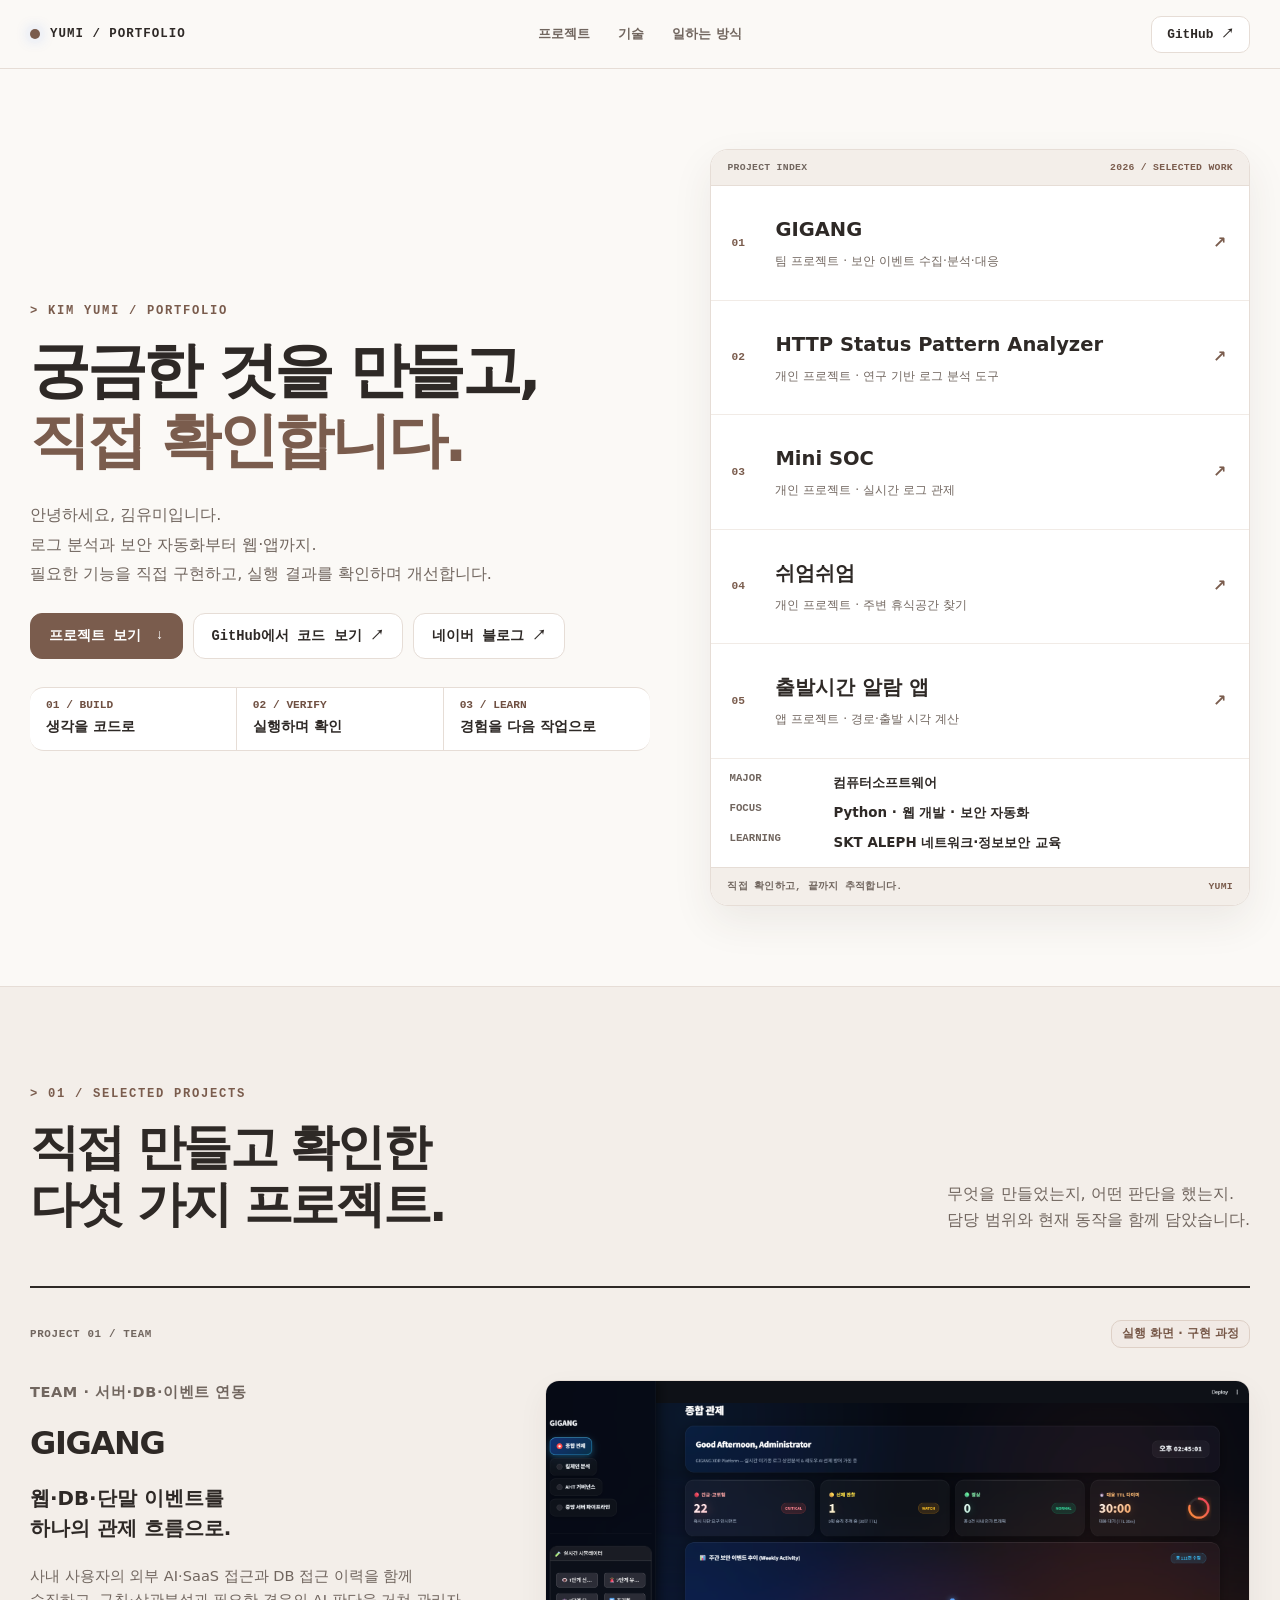
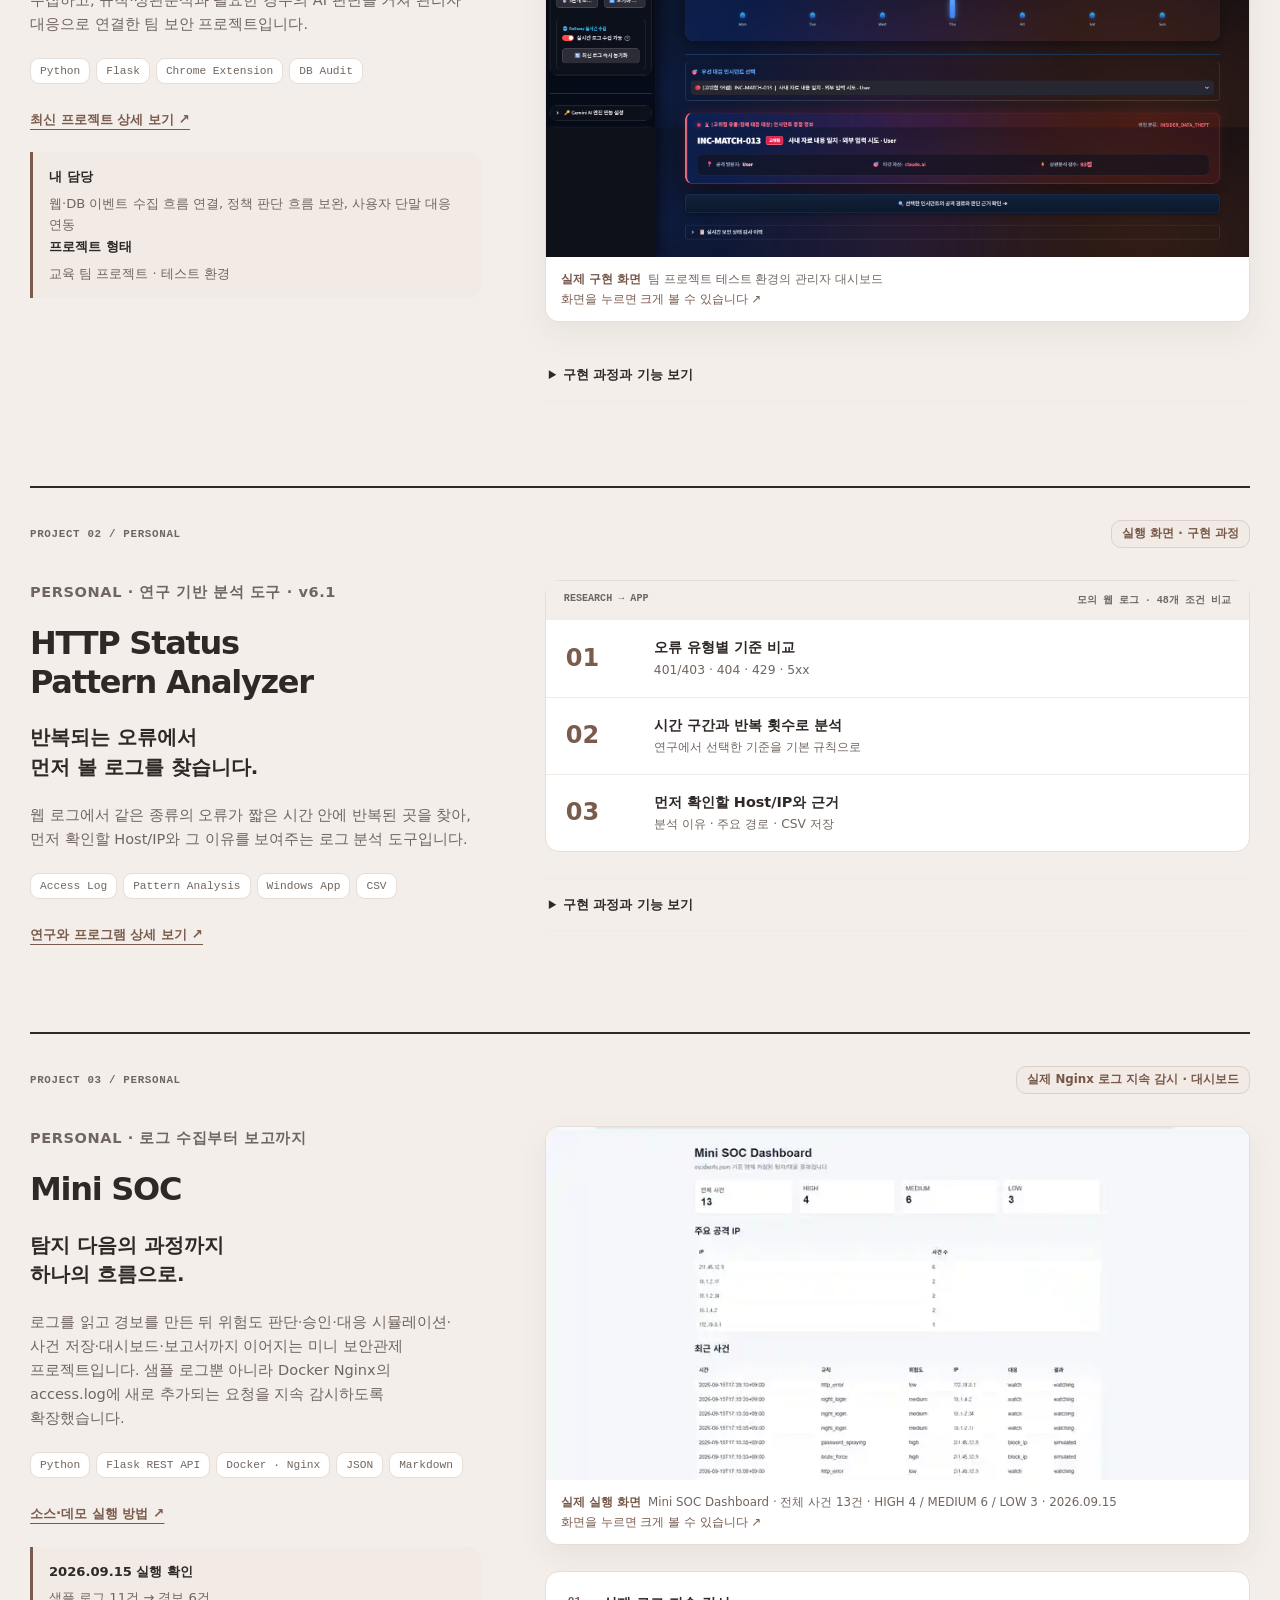
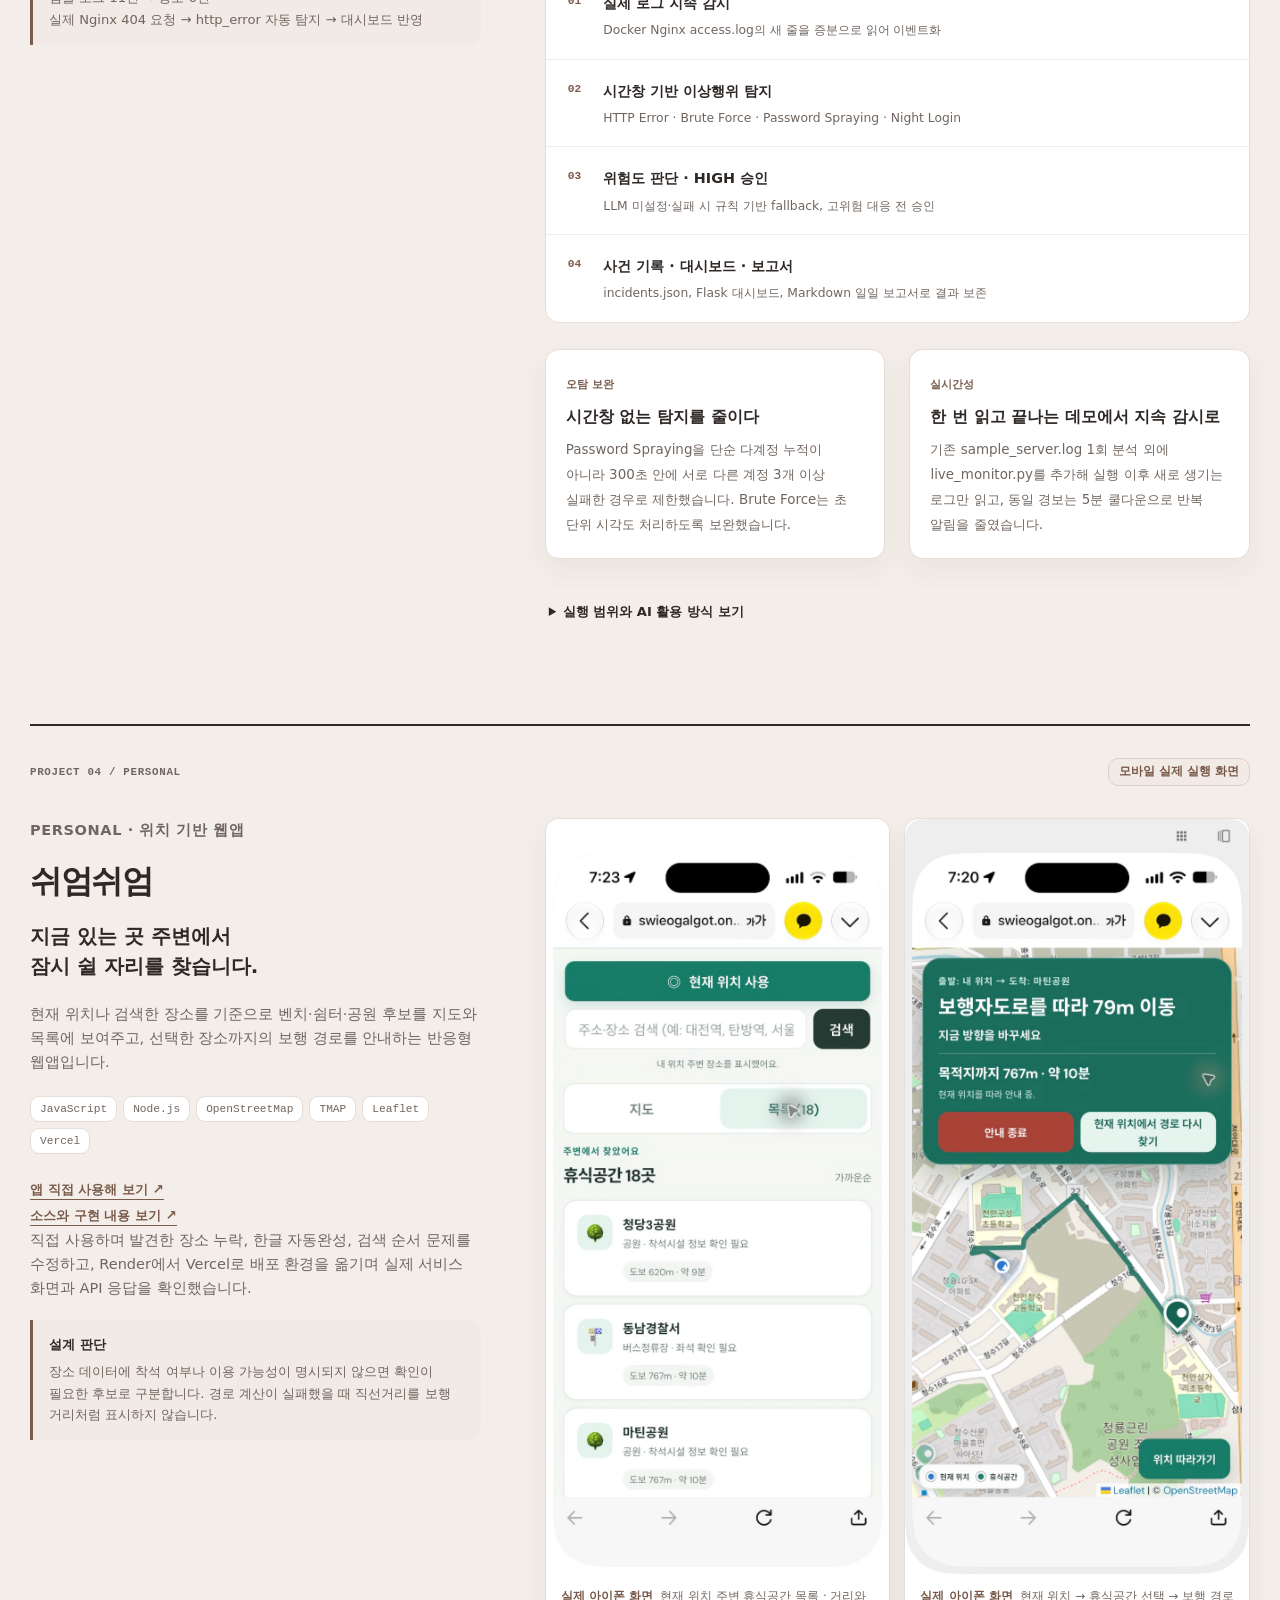
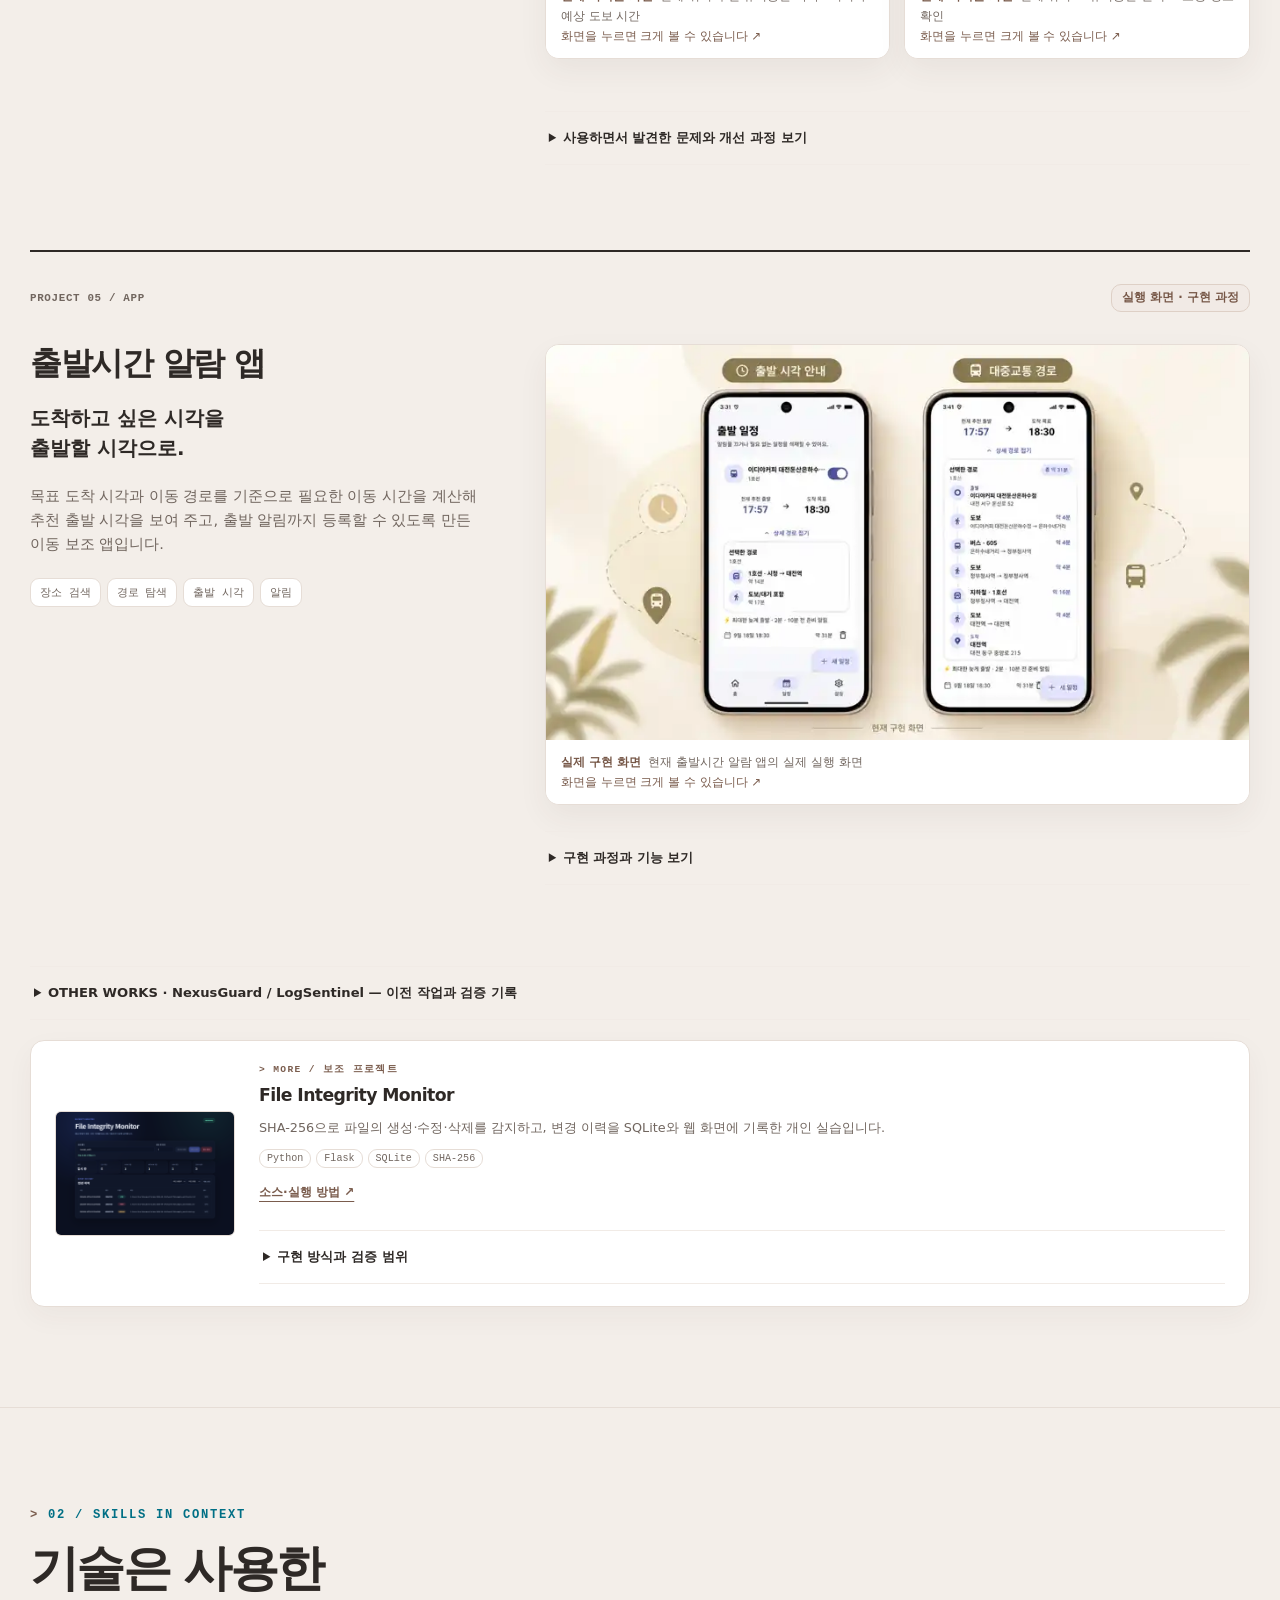
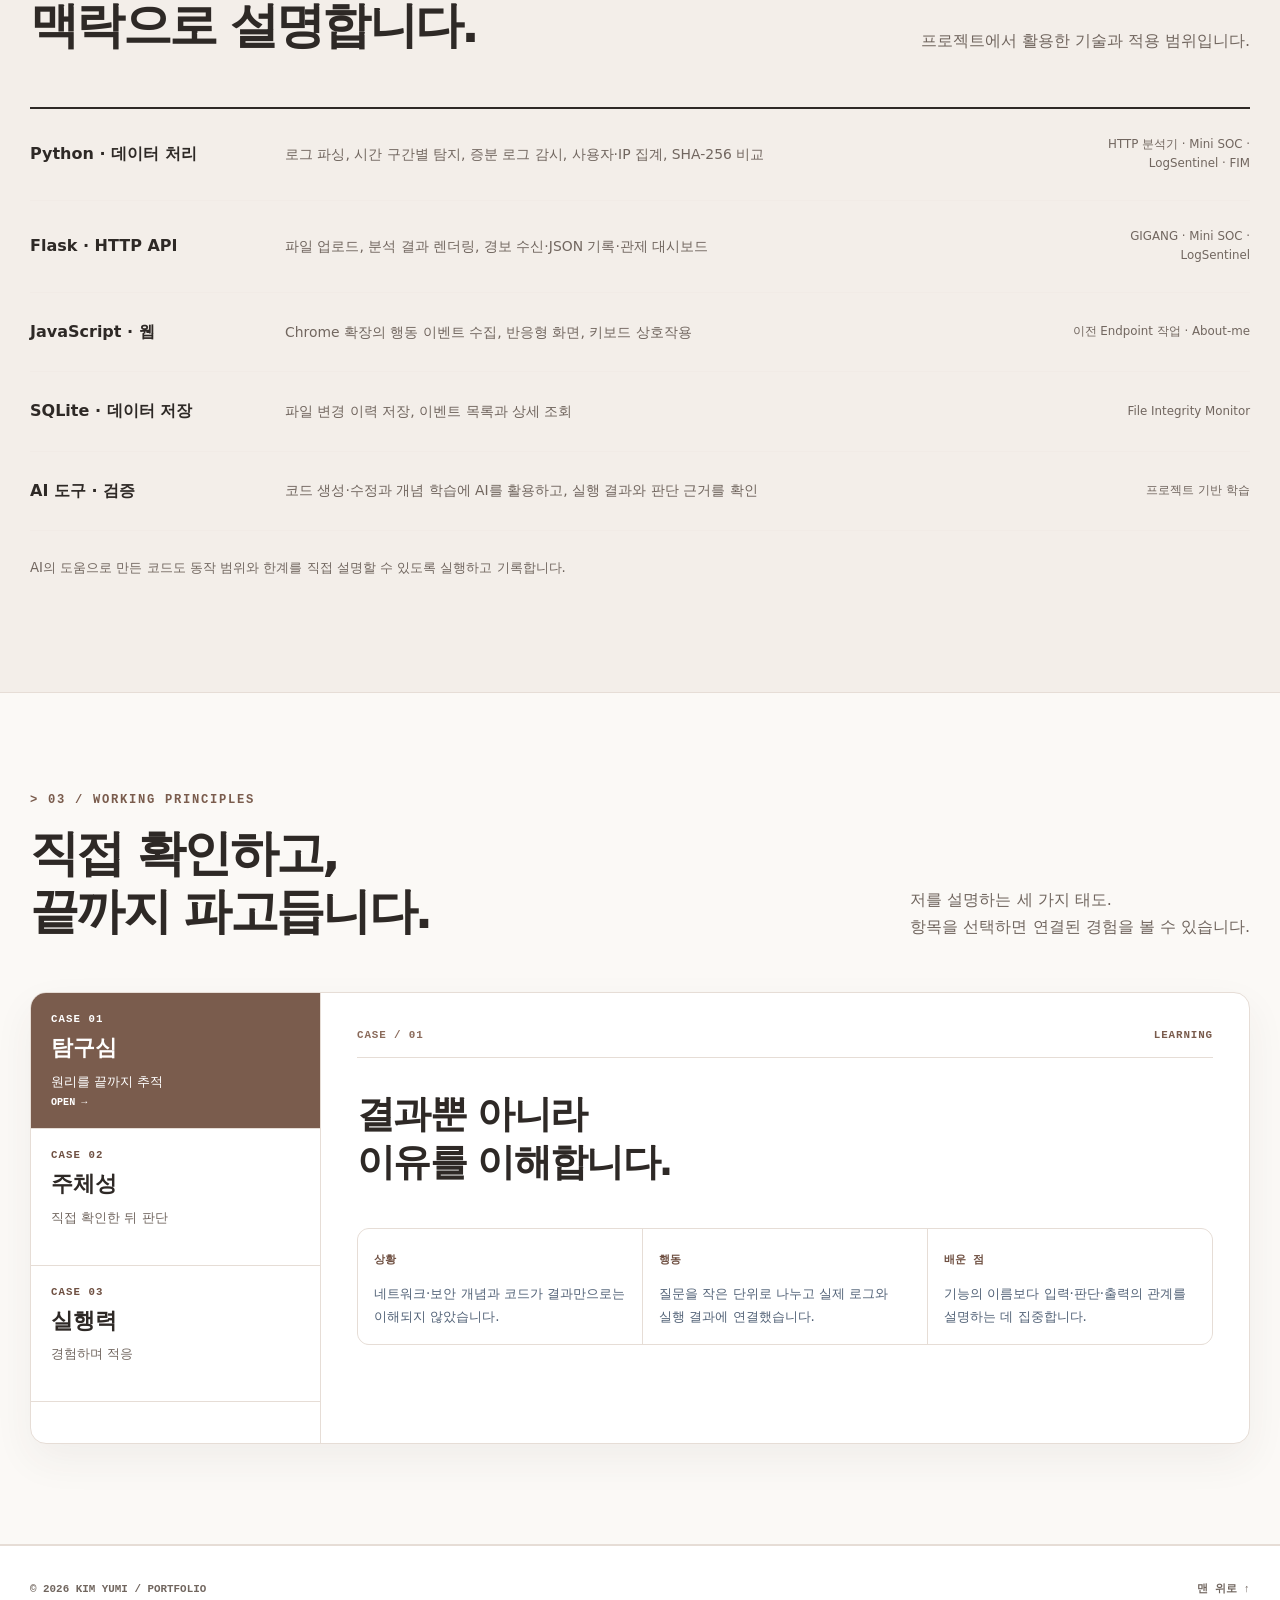
==== index.html @ 22cd5661 "Remove experience section and nav link to focus on projects" ====
<!DOCTYPE html>
<html lang="ko">
<head>
<meta charset="utf-8">
<meta content="width=device-width, initial-scale=1" name="viewport">
<meta content="김유미의 포트폴리오. 프로젝트, 기술 적용 경험, 문제 해결 과정을 기록합니다." name="description">
<meta content="#FBF9F6" name="theme-color">
<meta content="김유미 | 포트폴리오" property="og:title">
<meta content="직접 만들고 확인한 프로젝트와 문제 해결 과정을 기록합니다." property="og:description">
<title>김유미 | 포트폴리오</title>
<link href="styles.css?v=20261002-reviewed" rel="stylesheet"><meta content="20260914-final1" name="portfolio-build"></head>
<body>
<a class="skip-link" href="#main">본문으로 바로가기</a>
<header class="site-header">
<div class="shell header-inner">
<a aria-label="첫 화면으로 이동" class="brand" href="#top"><span aria-hidden="true" class="brand-mark"></span><span>YUMI / PORTFOLIO</span></a>
<nav aria-label="주요 메뉴"><a href="#projects">프로젝트</a><a href="#skills">기술</a><a href="#strengths">일하는 방식</a></nav>
<a class="header-github" href="https://github.com/youmjjang" rel="noopener noreferrer" target="_blank">GitHub ↗</a>
</div>
</header>
<main id="main">
<section aria-labelledby="hero-title" class="hero" id="top">
<div class="shell hero-grid">
<div class="hero-copy">
<p class="command">KIM YUMI / PORTFOLIO</p>
<h1 id="hero-title">궁금한 것을 만들고,<br><span>직접 확인합니다.</span></h1>
<p class="hero-text">안녕하세요, 김유미입니다.<br>로그 분석과 보안 자동화부터 웹·앱까지.<br>필요한 기능을 직접 구현하고, 실행 결과를 확인하며 개선합니다.</p>
<div class="hero-actions"><a class="action action-primary" href="#projects">프로젝트 보기 <span>↓</span></a><a class="action" href="https://github.com/youmjjang" rel="noopener noreferrer" target="_blank">GitHub에서 코드 보기 ↗</a><a class="action blog-action" href="https://blog.naver.com/youumii2595" rel="noopener noreferrer" target="_blank">네이버 블로그 ↗</a></div>
<ul aria-label="핵심 역량" class="hero-signals"><li><b>01 / BUILD</b><span>생각을 코드로</span></li><li><b>02 / VERIFY</b><span>실행하며 확인</span></li><li><b>03 / LEARN</b><span>경험을 다음 작업으로</span></li></ul>
</div>
<aside aria-label="대표 프로젝트와 역할" class="system-card portfolio-map">
<div class="system-head"><span>PROJECT INDEX</span><span class="system-state">2026 / SELECTED WORK</span></div>
<a class="map-item" href="#gigang"><span>01</span><div><strong>GIGANG</strong><small>팀 프로젝트 · 보안 이벤트 수집·분석·대응</small></div><b>↗</b></a>
<a class="map-item" href="#http-analyzer"><span>02</span><div><strong>HTTP Status Pattern Analyzer</strong><small>개인 프로젝트 · 연구 기반 로그 분석 도구</small></div><b>↗</b></a>
<a class="map-item" href="#minisoc"><span>03</span><div><strong>Mini SOC</strong><small>개인 프로젝트 · 실시간 로그 관제</small></div><b>↗</b></a>
<a class="map-item" href="#swieogalgot"><span>04</span><div><strong>쉬엄쉬엄</strong><small>개인 프로젝트 · 주변 휴식공간 찾기</small></div><b>↗</b></a>
<a class="map-item" href="#capstone"><span>05</span><div><strong>출발시간 알람 앱</strong><small>앱 프로젝트 · 경로·출발 시각 계산</small></div><b>↗</b></a><dl class="profile-data"><div><dt>MAJOR</dt><dd>컴퓨터소프트웨어</dd></div><div><dt>FOCUS</dt><dd>Python · 웹 개발 · 보안 자동화</dd></div><div><dt>LEARNING</dt><dd>SKT ALEPH 네트워크·정보보안 교육</dd></div></dl>
<div class="system-foot"><span>직접 확인하고, 끝까지 추적합니다.</span><b>YUMI</b></div>
</aside>
</div>
</section>
<section aria-labelledby="projects-title" class="section projects-section" id="projects">
<div class="shell">
<header class="section-heading row-heading"><div><p class="command">01 / SELECTED PROJECTS</p><h2 id="projects-title">직접 만들고 확인한<br>다섯 가지 프로젝트.</h2></div><p>무엇을 만들었는지, 어떤 판단을 했는지.<br>담당 범위와 현재 동작을 함께 담았습니다.</p></header>


<article class="project" id="gigang"><div class="project-topline"><span>PROJECT 01 / TEAM</span><span class="status-pill">실행 화면 · 구현 과정</span></div><div class="project-layout"><div class="project-intro"><p class="review-meta">TEAM · 서버·DB·이벤트 연동</p><h3>GIGANG</h3><p class="project-lead">웹·DB·단말 이벤트를<br>하나의 관제 흐름으로.</p><p>사내 사용자의 외부 AI·SaaS 접근과 DB 접근 이력을 함께 수집하고, 규칙·상관분석과 필요한 경우의 AI 판단을 거쳐 관리자 대응으로 연결한 팀 보안 프로젝트입니다.</p><ul class="tech-tags"><li>Python</li><li>Flask</li><li>Chrome Extension</li><li>DB Audit</li></ul><a class="text-link" href="gigang.html">최신 프로젝트 상세 보기 ↗</a><div class="role-note"><strong>내 담당</strong>웹·DB 이벤트 수집 흐름 연결, 정책 판단 흐름 보완, 사용자 단말 대응 연동<br><strong>프로젝트 형태</strong>교육 팀 프로젝트 · 테스트 환경</div></div><div class="project-evidence"><figure class="project-screenshot"><button type="button" class="shot-open" aria-label="GIGANG 화면 크게 보기"><img src="assets/gigang-overview-20261001.png" alt="팀 프로젝트 테스트 환경의 관리자 대시보드" loading="lazy"></button><figcaption><b class="capture-tag">실제 구현 화면</b>팀 프로젝트 테스트 환경의 관리자 대시보드<span>화면을 누르면 크게 볼 수 있습니다 ↗</span></figcaption></figure><details class="project-detail"><summary>구현 과정과 기능 보기</summary><div><p><strong>내 담당:</strong> 웹·DB 이벤트 수집 흐름 연결, 정책 판단 흐름 보완, 사용자 단말 대응 연동.</p><p><strong>팀 전체 결과:</strong> 이벤트 수집 → 정책·규칙 및 상관분석 → 필요 시 AI 판단 → 관리자 확인과 대응.</p><p><strong>설계 개선:</strong> 알려진 서비스까지 AI로 반복 판단하던 구조에서 정책·규칙을 먼저 적용하고, 추가 판단이 필요한 경우 AI를 활용하도록 보완했습니다.</p><p><strong>확인 범위:</strong> 교육 팀 프로젝트의 테스트 환경에서 구현한 관제 흐름입니다. 대시보드 전체 UI를 혼자 구현한 프로젝트로 소개하지 않습니다.</p></div></details></div></div></article><article class="project" id="http-analyzer"><div class="project-topline"><span>PROJECT 02 / PERSONAL</span><span class="status-pill">실행 화면 · 구현 과정</span></div><div class="project-layout"><div class="project-intro"><p class="review-meta">PERSONAL · 연구 기반 분석 도구 · v6.1</p><h3>HTTP Status<br>Pattern Analyzer</h3><p class="project-lead">반복되는 오류에서<br>먼저 볼 로그를 찾습니다.</p><p>웹 로그에서 같은 종류의 오류가 짧은 시간 안에 반복된 곳을 찾아, 먼저 확인할 Host/IP와 그 이유를 보여주는 로그 분석 도구입니다.</p><ul class="tech-tags"><li>Access Log</li><li>Pattern Analysis</li><li>Windows App</li><li>CSV</li></ul><a class="text-link" href="http-status-pattern-analyzer.html">연구와 프로그램 상세 보기 ↗</a></div><div class="project-evidence"><div class="analysis-board"><div class="board-head"><span>RESEARCH → APP</span><span>모의 웹 로그 · 48개 조건 비교</span></div><div class="rule-row"><b>01</b><div><strong>오류 유형별 기준 비교</strong><span>401/403 · 404 · 429 · 5xx</span></div></div><div class="rule-row"><b>02</b><div><strong>시간 구간과 반복 횟수로 분석</strong><span>연구에서 선택한 기준을 기본 규칙으로</span></div></div><div class="rule-row"><b>03</b><div><strong>먼저 확인할 Host/IP와 근거</strong><span>분석 이유 · 주요 경로 · CSV 저장</span></div></div></div><details class="project-detail"><summary>구현 과정과 기능 보기</summary><div><div class="what-i-did"><strong>연구 결과를 실제 기능으로 연결했습니다</strong><ul class="clean-list"><li>Nginx/Apache, CSV, JSON/JSONL 형식을 자동 감지하고 시간·Host/IP·경로·상태코드를 공통 구조로 읽도록 구현했습니다.</li><li>논문의 유형별 선택 기준을 기본 규칙으로 적용해 401/403, 404, 429, 5xx 반복 패턴을 각각 다른 시간 구간·임계값으로 분석합니다.</li><li>단순 ALERT 표시에서 끝나지 않고 왜 먼저 확인해야 하는지, 주요 요청 경로가 무엇인지, 다음에 어떤 로그를 함께 봐야 하는지까지 보여주도록 개선했습니다.</li><li>분석 결과를 CSV로 저장할 수 있고, 별도 서버나 API 키 없이 Windows 실행 파일로 바로 사용할 수 있도록 묶었습니다.</li></ul></div><p class="scope-note">논문에서 확인한 “상태코드 유형마다 적합한 반복 패턴 기준이 다를 수 있다”는 결과를 “유형별 기준으로 먼저 검토할 로그를 좁혀주는 기능”으로 구현했습니다.</p><div class="tag-row"><span>Windows App</span><span>Access Log</span><span>Pattern Analysis</span><span>CSV Export</span></div><h4>예제로 확인할 수 있는 실행 기준</h4><p>배포 ZIP에는 Windows 실행 파일과 정상·임계값 미만·시간 분산·혼합 오류·정렬되지 않은 로그·25,000건 로그 등 예제가 포함돼 있습니다.</p><ul><li>01_all_types.log: 네 오류 유형의 우선 확인 결과와 근거를 확인</li><li>09_mixed_invalid.log: 잘못된 줄을 보고하고 유효한 행을 분석</li><li>12_large_25000.log: 대량 로그 입력과 결과 확인</li></ul><p><strong>근거 구분:</strong> 이 항목은 배포 패키지 README의 재현 기준입니다. 연구의 F1 수치는 모의실험 지표이며 프로그램의 실제 공격 탐지 정확도를 뜻하지 않습니다.</p></div></details></div></div></article><article class="project" id="minisoc">
<div class="project-topline"><span>PROJECT 03 / PERSONAL</span><span class="status-pill">실제 Nginx 로그 지속 감시 · 대시보드</span></div>
<div class="project-layout">
<div class="project-intro"><p class="review-meta">PERSONAL · 로그 수집부터 보고까지</p><h3>Mini SOC</h3><p class="project-lead">탐지 다음의 과정까지<br>하나의 흐름으로.</p><p>로그를 읽고 경보를 만든 뒤 위험도 판단·승인·대응 시뮬레이션·사건 저장·대시보드·보고서까지 이어지는 미니 보안관제 프로젝트입니다. 샘플 로그뿐 아니라 Docker Nginx의 access.log에 새로 추가되는 요청을 지속 감시하도록 확장했습니다.</p><ul class="tech-tags"><li>Python</li><li>Flask REST API</li><li>Docker · Nginx</li><li>JSON</li><li>Markdown</li></ul><a class="text-link" href="https://github.com/youmjjang/mini-soc-security-monitoring" rel="noopener noreferrer" target="_blank">소스·데모 실행 방법 ↗</a><div class="role-note"><strong>2026.09.15 실행 확인</strong>샘플 로그 11건 → 경보 6건<br>실제 Nginx 404 요청 → http_error 자동 탐지 → 대시보드 반영</div></div>
<div class="project-evidence"><figure class="project-screenshot"><button aria-label="Mini SOC 실제 대시보드 실행 화면 크게 보기" class="shot-open" type="button"><img alt="Mini SOC 실제 대시보드 실행 화면" loading="lazy" src="assets/minisoc-dashboard-20260915.webp"></button><figcaption><b class="capture-tag">실제 실행 화면</b>Mini SOC Dashboard · 전체 사건 13건 · HIGH 4 / MEDIUM 6 / LOW 3 · 2026.09.15<span>화면을 누르면 크게 볼 수 있습니다 ↗</span></figcaption></figure>
<ol class="pipeline-list"><li><span>01</span><div><strong>실제 로그 지속 감시</strong><p>Docker Nginx access.log의 새 줄을 증분으로 읽어 이벤트화</p></div></li><li><span>02</span><div><strong>시간창 기반 이상행위 탐지</strong><p>HTTP Error · Brute Force · Password Spraying · Night Login</p></div></li><li><span>03</span><div><strong>위험도 판단 · HIGH 승인</strong><p>LLM 미설정·실패 시 규칙 기반 fallback, 고위험 대응 전 승인</p></div></li><li><span>04</span><div><strong>사건 기록 · 대시보드 · 보고서</strong><p>incidents.json, Flask 대시보드, Markdown 일일 보고서로 결과 보존</p></div></li></ol>
<div class="decision-grid"><section><span>오탐 보완</span><h4>시간창 없는 탐지를 줄이다</h4><p>Password Spraying을 단순 다계정 누적이 아니라 300초 안에 서로 다른 계정 3개 이상 실패한 경우로 제한했습니다. Brute Force는 초 단위 시각도 처리하도록 보완했습니다.</p></section><section><span>실시간성</span><h4>한 번 읽고 끝나는 데모에서 지속 감시로</h4><p>기존 sample_server.log 1회 분석 외에 live_monitor.py를 추가해 실행 이후 새로 생기는 로그만 읽고, 동일 경보는 5분 쿨다운으로 반복 알림을 줄였습니다.</p></section></div>
<details class="project-detail"><summary>실행 범위와 AI 활용 방식 보기</summary><div><p><strong>샘플 데모:</strong> sample_server.log의 이벤트 11건에서 HTTP Error, Brute Force, Password Spraying, Night Login 규칙으로 6개 경보가 생성되도록 구성했습니다. HIGH 경보는 승인 후 block_ip 대응을 시뮬레이션합니다.</p><p><strong>실제 로그 확인:</strong> Docker Nginx를 8081 포트로 실행하고 <code>run_live.py logs/access.log</code>로 지속 감시했습니다. 존재하지 않는 경로 요청으로 404 로그를 만든 뒤 http_error → watch → POST /alert 201 → 대시보드 반영 순서를 확인했습니다.</p><p><strong>범위:</strong> 계정 잠금과 IP 차단은 실제 시스템 변경이 아닌 시뮬레이션입니다. LLM API가 없거나 실패하면 규칙 기반 fallback을 사용하며, Slack Webhook이 없으면 알림 단계만 건너뜁니다.</p><p><strong>수치 구분:</strong> 샘플 로그 11건에서 나온 경보 6건과 화면의 누적 사건 13건은 서로 다른 집계입니다. 누적 화면의 사건 수를 한 번의 샘플 분석 결과로 해석하지 않습니다.</p></div></details>
</div>
</div>
</article>
<article class="project" id="swieogalgot">
<div class="project-topline"><span>PROJECT 04 / PERSONAL</span><span class="status-pill">모바일 실제 실행 화면</span></div>
<div class="project-layout">
<div class="project-intro">
<p class="review-meta">PERSONAL · 위치 기반 웹앱</p>
<h3>쉬엄쉬엄</h3>
<p class="project-lead">지금 있는 곳 주변에서<br>잠시 쉴 자리를 찾습니다.</p>
<p>현재 위치나 검색한 장소를 기준으로 벤치·쉼터·공원 후보를 지도와 목록에 보여주고, 선택한 장소까지의 보행 경로를 안내하는 반응형 웹앱입니다.</p>
<ul class="tech-tags"><li>JavaScript</li><li>Node.js</li><li>OpenStreetMap</li><li>TMAP</li><li>Leaflet</li><li>Vercel</li></ul>
<a class="text-link" href="https://swieogalgot.vercel.app/" target="_blank" rel="noopener noreferrer">앱 직접 사용해 보기 ↗</a><br>
<a class="text-link" href="https://github.com/youmjjang/swieogalgot" target="_blank" rel="noopener noreferrer">소스와 구현 내용 보기 ↗</a>
<p>직접 사용하며 발견한 장소 누락, 한글 자동완성, 검색 순서 문제를 수정하고, Render에서 Vercel로 배포 환경을 옮기며 실제 서비스 화면과 API 응답을 확인했습니다.</p>
<div class="role-note"><strong>설계 판단</strong>장소 데이터에 착석 여부나 이용 가능성이 명시되지 않으면 확인이 필요한 후보로 구분합니다. 경로 계산이 실패했을 때 직선거리를 보행 거리처럼 표시하지 않습니다.</div>
</div>
<div class="project-evidence">
<div class="mobile-gallery">
<figure class="project-screenshot mobile-capture"><button type="button" class="shot-open" aria-label="쉬엄쉬엄 실제 아이폰 주변 휴식공간 목록 화면 크게 보기"><img src="assets/swieogalgot-iphone-list.png" alt="실제 아이폰에서 현재 위치 주변 휴식공간 18곳을 가까운순으로 보여주는 쉬엄쉬엄 목록 화면" loading="lazy"></button><figcaption><b class="capture-tag">실제 아이폰 화면</b>현재 위치 주변 휴식공간 목록 · 거리와 예상 도보 시간<span>화면을 누르면 크게 볼 수 있습니다 ↗</span></figcaption></figure>
<figure class="project-screenshot mobile-capture"><button type="button" class="shot-open" aria-label="쉬엄쉬엄 실제 아이폰 보행 경로 화면 크게 보기"><img src="assets/swieogalgot-iphone-route.jpg" alt="실제 아이폰에서 파란 현재 위치 핀과 초록 목적지 핀 사이에 보행 경로선이 표시된 쉬엄쉬엄 화면" loading="lazy"></button><figcaption><b class="capture-tag">실제 아이폰 화면</b>현재 위치 → 휴식공간 선택 → 보행 경로 확인<span>화면을 누르면 크게 볼 수 있습니다 ↗</span></figcaption></figure>
</div>
<details class="project-detail"><summary>사용하면서 발견한 문제와 개선 과정 보기</summary><div>
<p>기능을 구현한 뒤 실제 검색과 이동 흐름을 확인하면서, 사용자가 기대한 결과와 다르게 동작하는 부분을 찾아 수정했습니다.</p>
<h4>1. 바로 앞의 정류장이 검색에서 빠지는 문제</h4>
<p>의자가 있다고 등록된 정류장만 찾는 조건 때문에, 실제로 쉴 수 있어도 좌석 정보가 없는 정류장은 후보에서 빠졌습니다. 좌석 미확인 정류장도 검색에 포함하고, ‘의자 확인됨’과 ‘좌석 확인 필요’를 구분했습니다. 데이터에 정보가 없다는 이유로 장소 자체를 제외하지 않되, 실제 착석 가능성을 확정해서 보여주지 않도록 판단했습니다.</p>
<h4>2. 엔터를 눌러야 나타나는 것처럼 보였던 장소 후보</h4>
<p>한글 입력이 조합 중일 때는 자동완성 요청을 막는 조건이 있었습니다. 입력 도중에도 후보를 검색하도록 바꾸고, 두 글자 이상 입력한 뒤 250ms 동안 추가 입력이 없으면 요청하도록 조정했습니다. 새 입력이 들어오면 이전 요청을 취소하고, 오래된 응답이 현재 검색어의 목록을 덮어쓰지 않도록 요청 순서도 확인합니다.</p>
<h4>3. ‘대전시청역’보다 주변 가게가 먼저 나오는 문제</h4>
<p>TMAP에는 역이 ‘시청역[대전1호선]’으로 등록되어 있어, 단순한 이름 비교에서는 ‘대전시청역점’이 포함된 가게가 더 관련 있는 결과로 정렬됐습니다. 역 유형과 지역명·노선 정보를 함께 비교해 ‘대전시청역’ 검색을 해당 역과 연결했습니다. 실제 응답으로 역이 첫 번째에 오는지, 다른 지역의 동명 역이나 특정 가게 검색을 잘못 우선하지 않는지 확인했습니다.</p>
<h4>4. 배포 환경을 옮긴 뒤 디자인이 사라진 문제</h4>
<p>Render에서 사이트 접속 대기를 겪은 뒤 Vercel로 이전했습니다. 첫 배포에서는 HTML만 표시되고 CSS·JavaScript 파일이 404로 응답했습니다. Node.js 서버 배포에 정적 파일이 포함되도록 설정을 추가하고, 화면 파일과 장소 검색·주변 시설 검색·도보 경로 API가 정상 응답하는지 확인했습니다. 이전 후 포트폴리오의 실행 링크도 새 주소로 맞췄습니다.</p>
<h4>5. 지도와 목록의 역할에 맞춘 화면 조정</h4>
<p>버스정류장은 파란 정류장 핀, 나머지 휴식공간은 초록 벤치 핀으로 구분했습니다. 마스코트를 로고와 앱 아이콘에 적용하고, 제목에는 둥근 서체를 사용했습니다. 본문과 목록은 로컬에서 비교한 뒤 기존 서체를 유지해 장소명·거리·안내를 읽기 편하도록 조정했습니다.</p>
<p><strong>개선하며 배운 점:</strong> API가 정상 응답하는 것만으로 검색 경험이 완성되지는 않았습니다. 실제 입력 방식, 사용자가 부르는 장소명과 데이터의 등록명 차이, 배포 후 파일 제공 여부까지 확인해야 원하는 결과로 이어진다는 점을 배웠습니다.</p>
<p><strong>데이터와 화면 범위:</strong> OpenStreetMap과 TMAP의 외부 정보를 사용하며, 장소의 실제 좌석 상태·무료 이용·개방 여부는 현장 확인이 필요합니다. 위 아이폰 화면은 당시 목록·보행 경로 실행 기록이며, 이후 변경한 핀과 서체까지 반영한 최신 화면은 아닙니다.</p>
</div></details>
</div>
</div>
</article>
<article class="project" id="capstone"><div class="project-topline"><span>PROJECT 05 / APP</span><span class="status-pill">실행 화면 · 구현 과정</span></div><div class="project-layout"><div class="project-intro"><h3>출발시간 알람 앱</h3><p class="project-lead">도착하고 싶은 시각을<br>출발할 시각으로.</p><p>목표 도착 시각과 이동 경로를 기준으로 필요한 이동 시간을 계산해 추천 출발 시각을 보여 주고, 출발 알림까지 등록할 수 있도록 만든 이동 보조 앱입니다.</p><ul class="tech-tags"><li>장소 검색</li><li>경로 탐색</li><li>출발 시각</li><li>알림</li></ul></div><div class="project-evidence"><figure class="project-screenshot"><button type="button" class="shot-open" aria-label="출발시간 알람 앱 화면 크게 보기"><img src="assets/depart-app-current.webp" alt="현재 출발시간 알람 앱의 실제 실행 화면" loading="lazy"></button><figcaption><b class="capture-tag">실제 구현 화면</b>현재 출발시간 알람 앱의 실제 실행 화면<span>화면을 누르면 크게 볼 수 있습니다 ↗</span></figcaption></figure><details class="project-detail"><summary>구현 과정과 기능 보기</summary><div><p><strong>현재 구현:</strong> 이 화면은 현재 출발시간 알람 앱입니다. 아래에는 현재 소개 자료에서 확인되는 기능 흐름을 정리했습니다.</p><strong>내가 한 일 · 개선한 점</strong><ul class="clean-list"><li>장소 자동완성과 현재 위치 검색을 연결하고, 사용자가 목적지를 선택하면 경로 탐색으로 이어지도록 구현했습니다.</li><li>대중교통 경로에서 환승과 도보 구간을 함께 확인할 수 있도록 경로 상세 정보를 정리했습니다.</li><li>이동 시간만 보여 주는 데서 끝나지 않고 목표 시각을 기준으로 추천 출발 시각을 계산해 알림 등록까지 이어지도록 구성했습니다.</li><li>검색·경로·알림 기능을 한 번에 만들기보다 기능별로 나눠 실행 결과를 확인하면서 수정했습니다.</li></ul><hr><h4>이전 경험 · 대학 Android 캡스톤</h4><p>2022–23년 2인 팀 프로젝트에서는 Android Studio와 TMap API를 활용했습니다. 장소 검색 API 응답을 Retrofit으로 받고 RecyclerView/Adapter에 연결해 검색 결과 표시와 선택 흐름을 구현했습니다.</p><p><strong>구분:</strong> 대학 캡스톤의 기술과 역할을 현재 앱의 구현 기술로 표시하지 않습니다.</p></div></details></div></div></article><details id="other-works" class="project-detail"><summary>OTHER WORKS · NexusGuard / LogSentinel — 이전 작업과 검증 기록</summary><article class="project" id="nexusguard">
<div class="project-topline"><span>OTHER WORK / TEAM · 이전 작업</span><span class="status-pill">담당 모듈 구현 · 팀 통합 진행 중</span></div>
<div class="project-layout">
<div class="project-intro"><h3>NexusGuard<br><span>통합 보안 관제</span></h3><p class="project-lead">브라우저의 행동을<br>분석 가능한 이벤트로.</p><p>사내 외부 서비스 사용을 여러 보안 이벤트로 연결하는 팀 프로젝트입니다. Windows Agent·Chrome 확장프로그램·로컬 경고창 영역을 담당했습니다.</p><ul class="tech-tags"><li>Python</li><li>JavaScript</li><li>Chrome MV3</li><li>HTTP API</li></ul><a class="text-link" href="https://github.com/youmjjang/nexusguard-endpoint-agent" rel="noopener noreferrer" target="_blank">담당 모듈 소스·실행 방법 ↗</a><div class="role-note"><strong>내 담당</strong>Windows Agent · Chrome 확장 · 로컬 경고창<br><strong style="margin-top:10px">프로젝트 실행 화면</strong>샘플 이벤트 15건 분석<br>우선 검토 2대 · 관찰 2대 · 정상 5대</div><p class="scope-note">이전 작업의 구현·검증 기록입니다. 현재 GIGANG의 역할과 기능을 이 기록으로 대체하지 않습니다.</p></div>
<div class="project-evidence"><figure class="project-screenshot"><button aria-label="NexusGuard 테스트 실행: 우선 검토 2대, 관찰 2대, 정상 5대 및 85점 사례 크게 보기" class="shot-open" type="button"><img alt="NexusGuard 테스트 실행: 우선 검토 2대, 관찰 2대, 정상 5대 및 85점 사례" loading="lazy" src="assets/nexusguard-dashboard-demo.png"></button><figcaption><b class="capture-tag">대시보드 테스트 실행</b>샘플 이벤트 15건 · 우선 검토 2대 / 관찰 2대 / 정상 5대<br>내 담당: Windows Agent · Chrome 확장 · 로컬 경고<span>화면을 누르면 크게 볼 수 있습니다 ↗</span></figcaption></figure>
<div aria-label="Chrome 확장에서 로컬 Agent를 거쳐 중앙 API로 전송" class="flow-diagram"><div><small>CAPTURE</small><strong>Chrome 확장</strong><p>웹 방문 · 파일 선택<br>붙여넣기 길이</p></div><span aria-hidden="true">→</span><div><small>ENRICH</small><strong>Windows Agent</strong><p>사용자 · PC · 시각<br>전송 실패 재시도</p></div><span aria-hidden="true">→</span><div><small>DELIVER</small><strong>중앙 API</strong><p>구조화 이벤트 전달<br>팀 분석 모듈과 연결</p></div></div>
<div class="decision-grid"><section><span>설계 판단</span><h4>본문 대신 필요한 메타데이터</h4><p>파일 본문과 붙여넣은 원문은 전송하지 않고 파일명·크기·텍스트 길이로 이벤트를 구성했습니다.</p></section><section><span>실패 처리</span><h4>끊긴 연결을 다시 시도</h4><p>최대 200건의 임시 큐와 5초 간격 재전송을 두고, 같은 사이트의 경고는 30초 간격으로 제한했습니다.</p></section></div>
<details class="project-detail"><summary>담당 범위와 구현 메모 보기</summary><div><p><strong>담당:</strong> 이벤트 수집, PC 식별 정보 추가, 중앙 API 전송, 로컬 경고. 팀 대시보드·중앙 서버·상관분석 엔진은 별도 담당 영역입니다.</p><p><strong>정확한 의미:</strong> 파일 선택은 업로드 시도를 나타내며 업로드 완료나 정보 유출을 확정하지 않습니다. 실제 차단은 하지 않고, 붙여넣기는 전송만 합니다. 재전송 큐는 Agent 종료 시 사라집니다.</p><p><strong>화면 기록:</strong> 원본 Streamlit 대시보드에 합성 테스트 이벤트 15건을 로컬 API로 공급하고, 기존 위험도 규칙과 분석 엔진으로 처리했습니다. 테스트 단말 9대 중 우선 검토 2대·관찰 2대·정상 5대로 집계되었고, 선택한 사례는 85점입니다. 실제 운영 활동이나 사고 건수를 뜻하지 않습니다. 테스트 실행임을 알리는 문구를 추가했으며, 점수 계산과 대시보드 구성은 원본을 사용했습니다. 팀 대시보드는 프로젝트 전체를 보여주는 화면이며, 제 담당은 Agent·Chrome 확장·로컬 경고 영역입니다.</p></div></details>
</div>
</div>
</article><article class="project" id="logsentinel">
<div class="project-topline"><span>OTHER WORK / PERSONAL</span><span class="status-pill">분석 엔진 · 웹 대시보드</span></div>
<div class="project-layout">
<div class="project-intro"><h3>LogSentinel</h3><p class="project-lead">많은 로그 속에서<br>확인할 이유를 찾다.</p><p>서버 인증 로그를 업로드하면 로그인 이상 패턴을 탐지하고, 공격 강도와 영향도를 종합해 웹 화면과 보고서로 제공하는 프로젝트입니다.</p><ul class="tech-tags"><li>Python</li><li>Flask</li><li>Jinja2</li><li>CSV · JSON</li><li>unittest</li></ul><a class="text-link" href="https://github.com/youmjjang/security_log_ai_agent" rel="noopener noreferrer" target="_blank">소스·탐지 기준 보기 ↗</a><div class="role-note"><strong>이번 실행 확인</strong>유효 로그 8건 · 로그인 실패 7건<br>탐지 이벤트 3건 · 위험도 HIGH 55점</div></div>
<div class="project-evidence">
<figure class="project-screenshot"><button aria-label="LogSentinel 실제 분석 화면: HIGH 55점, 유효 로그 8건, 실패 7건, 탐지 3건 크게 보기" class="shot-open" type="button"><img alt="LogSentinel 실제 분석 화면: HIGH 55점, 유효 로그 8건, 실패 7건, 탐지 3건" loading="lazy" src="assets/logsentinel-20260914.png"></button><figcaption><b class="capture-tag">실제 실행 화면</b>저장소 샘플 CSV 업로드 · 위험도 55/100 · 2026.09.14<span>화면을 누르면 크게 볼 수 있습니다 ↗</span></figcaption></figure><div class="analysis-board"><div class="board-head"><span>DETECTION LOGIC</span><span>규칙 기반 분석</span></div><div class="rule-row"><b>60초</b><div><strong>반복 로그인 실패</strong><span>동일 사용자에게 실패 5회 이상</span></div></div><div class="rule-row"><b>5분</b><div><strong>다중 계정 공격</strong><span>동일 IP에서 3개 이상 계정 로그인 실패</span></div></div><div class="rule-row"><b>10분</b><div><strong>실패 이후의 성공</strong><span>동일 사용자에게 3회 이상 실패 후 성공</span></div></div><div class="risk-formula"><span>공격 강도 <b>0–50</b></span><strong>+</strong><span>영향도 <b>0–50</b></span><strong>=</strong><span>종합 위험도 <b>0–100</b></span></div></div>
<div class="decision-grid"><section><span>문제 해결</span><h4>점수에도 설명이 필요하다</h4><p>긴 로그에서 위험도가 빠르게 높아지는 문제를 살피고, 공격의 집중도와 후속 침해 징후를 구분하는 구조로 정리했습니다.</p></section><section><span>역할 분리</span><h4>탐지는 규칙, 요약은 AI 보조</h4><p>탐지와 위험도는 명시적 조건으로 계산합니다. 선택적으로 연결하는 LLM은 구조화된 결과의 자연어 요약을 맡습니다.</p></section></div>
<details class="project-detail"><summary>오류 해결과 검증 기록 보기</summary><div><p><strong>데이터 구조 변경:</strong> 개별 score를 제거한 뒤 요약 모듈에 남은 참조로 KeyError가 발생했습니다. 호출 경로를 확인하고 종합 위험도 참조로 통일했습니다.</p><p><strong>화면과 분석 분리:</strong> 긴 로그의 그래프가 늘어지는 문제는 원본 탐지 입력을 유지하고 시각화용 데이터만 필터링해 정리했습니다.</p><p><strong>2026.09.14 재실행:</strong> 저장소의 sample_attack_logs.csv를 웹 화면에 업로드해 유효 로그 8건·로그인 실패 7건·탐지 이벤트 3건, 종합 위험도 55/100을 확인했습니다. 해당 샘플의 결과이며 탐지 정확도 지표는 아닙니다.</p></div></details>
</div>
</div>
</article></details><div class="support-grid">
<article class="support-card"><figure class="project-screenshot"><button aria-label="File Integrity Monitor 실제 감시 화면: 파일 생성 2건과 수정 1건 탐지 크게 보기" class="shot-open" type="button"><img alt="File Integrity Monitor 실제 감시 화면: 파일 생성 2건과 수정 1건 탐지" loading="lazy" src="assets/file-integrity-20260914.png"></button><figcaption><b class="capture-tag">실제 실행 화면</b>샘플 파일 생성 2건·수정 1건 감지 · 2026.09.14<span>화면을 누르면 크게 볼 수 있습니다 ↗</span></figcaption></figure><div class="support-copy"><p class="command">MORE / 보조 프로젝트</p><h3>File Integrity Monitor</h3><p>SHA-256으로 파일의 생성·수정·삭제를 감지하고, 변경 이력을 SQLite와 웹 화면에 기록한 개인 실습입니다.</p><ul class="tech-tags"><li>Python</li><li>Flask</li><li>SQLite</li><li>SHA-256</li></ul><a class="text-link" href="https://github.com/youmjjang/File-Integrity-Monitor-Web" rel="noopener noreferrer" target="_blank">소스·실행 방법 ↗</a><details class="project-detail"><summary>구현 방식과 검증 범위</summary><div><p>파일별 SHA-256 값을 비교해 생성·수정·삭제를 구분하고, 변경 이력을 SQLite에 저장해 Flask 화면에서 조회합니다.</p><p><strong>화면 근거:</strong> 현재 캡처는 샘플 파일 생성 2건·수정 1건을 보여줍니다. 삭제 감지는 기능 설명에 포함되지만 이 캡처만으로 삭제 테스트 결과까지 입증하지는 않습니다.</p></div></details></div></article>
</div>
</div>
</section>
<section aria-labelledby="skills-title" class="section section-ink" id="skills"><div class="shell"><header class="section-heading row-heading"><div><p class="command">02 / SKILLS IN CONTEXT</p><h2 id="skills-title">기술은 사용한<br>맥락으로 설명합니다.</h2></div><p>프로젝트에서 활용한 기술과 적용 범위입니다.</p></header><div class="skills-table"><article><h3>Python · 데이터 처리</h3><p>로그 파싱, 시간 구간별 탐지, 증분 로그 감시, 사용자·IP 집계, SHA-256 비교</p><span>HTTP 분석기 · Mini SOC · LogSentinel · FIM</span></article><article><h3>Flask · HTTP API</h3><p>파일 업로드, 분석 결과 렌더링, 경보 수신·JSON 기록·관제 대시보드</p><span>GIGANG · Mini SOC · LogSentinel</span></article><article><h3>JavaScript · 웹</h3><p>Chrome 확장의 행동 이벤트 수집, 반응형 화면, 키보드 상호작용</p><span>이전 Endpoint 작업 · About-me</span></article><article><h3>SQLite · 데이터 저장</h3><p>파일 변경 이력 저장, 이벤트 목록과 상세 조회</p><span>File Integrity Monitor</span></article><article><h3>AI 도구 · 검증</h3><p>코드 생성·수정과 개념 학습에 AI를 활용하고, 실행 결과와 판단 근거를 확인</p><span>프로젝트 기반 학습</span></article></div><p class="skill-note">AI의 도움으로 만든 코드도 동작 범위와 한계를 직접 설명할 수 있도록 실행하고 기록합니다.</p></div></section>
<section aria-labelledby="strength-title" class="section" id="strengths"><div class="shell"><header class="section-heading row-heading"><div><p class="command">03 / WORKING PRINCIPLES</p><h2 id="strength-title">직접 확인하고,<br>끝까지 파고듭니다.</h2></div><p>저를 설명하는 세 가지 태도.<br>항목을 선택하면 연결된 경험을 볼 수 있습니다.</p></header><div class="evidence-workbench"><div aria-label="강점 선택" aria-orientation="vertical" class="strength-tabs" role="tablist"><button aria-controls="panel-curious" aria-selected="true" class="tab is-active" data-target="panel-curious" id="tab-curious" role="tab"><span>CASE 01</span><strong>탐구심</strong><small>원리를 끝까지 추적</small></button><button aria-controls="panel-independent" aria-selected="false" class="tab" data-target="panel-independent" id="tab-independent" role="tab" tabindex="-1"><span>CASE 02</span><strong>주체성</strong><small>직접 확인한 뒤 판단</small></button><button aria-controls="panel-brave" aria-selected="false" class="tab" data-target="panel-brave" id="tab-brave" role="tab" tabindex="-1"><span>CASE 03</span><strong>실행력</strong><small>경험하며 적응</small></button></div><div class="strength-panels"><article aria-labelledby="tab-curious" class="strength-panel" id="panel-curious" role="tabpanel"><header class="case-head"><span>CASE / 01</span><b>LEARNING</b></header><h3>결과뿐 아니라<br>이유를 이해합니다.</h3><div class="evidence-grid"><section><span>상황</span><p>네트워크·보안 개념과 코드가 결과만으로는 이해되지 않았습니다.</p></section><section><span>행동</span><p>질문을 작은 단위로 나누고 실제 로그와 실행 결과에 연결했습니다.</p></section><section><span>배운 점</span><p>기능의 이름보다 입력·판단·출력의 관계를 설명하는 데 집중합니다.</p></section></div></article><article aria-labelledby="tab-independent" class="strength-panel" hidden id="panel-independent" role="tabpanel"><header class="case-head"><span>CASE / 02</span><b>COLLABORATION</b></header><h3>제가 직접 본 것을<br>판단의 기준으로.</h3><div class="evidence-grid"><section><span>상황</span><p>카페에서 새 직원에 대한 좋지 않은 평가를 먼저 들었습니다.</p></section><section><span>행동</span><p>직접 함께 근무하며 지켜보고 업무 적응을 도왔습니다.</p></section><section><span>결과</span><p>직원은 적응했고, 이후 도움이 되었다는 감사 편지를 받았습니다.</p></section></div></article><article aria-labelledby="tab-brave" class="strength-panel" hidden id="panel-brave" role="tabpanel"><header class="case-head"><span>CASE / 03</span><b>EXCHANGE 2023</b></header><h3>낯선 환경에서도<br>일단 경험합니다.</h3><div class="evidence-grid"><section><span>상황</span><p>익숙하지 않은 언어와 수업 방식에 적응해야 했습니다.</p></section><section><span>행동</span><p>2023년 일본 교환학생에 참여해 생활하고 수업 과제를 수행했습니다.</p></section><section><span>배운 점</span><p>완벽하게 준비하지 못해도 경험 속에서 배우고 적응할 수 있었습니다.</p></section></div></article></div></div></div></section>
</main>
<footer class="site-footer"><div class="shell footer-inner"><p>© 2026 KIM YUMI / PORTFOLIO</p><a href="#top">맨 위로 ↑</a></div></footer>
<dialog aria-label="프로젝트 이미지 확대" class="image-dialog"><header><p id="image-label"></p><button aria-label="확대 화면 닫기" id="close-image" type="button">닫기 ×</button></header><img alt="" id="expanded-image"></dialog><script src="script.js?v=20261002-reviewed"></script></body>
</html>
---- styles.css ----
:root {
  --bg:#f7f9fc; --bg-deep:#edf3fa; --panel:#ffffff; --panel-2:#e7eff9;
  --ink:#14233a; --muted:#64748b; --line:#c7d5e3; --line-soft:rgba(82,112,146,.18);
  --signal:#2563eb; --cyan:#007f96; --orange:#e85d3f; --paper:#ffffff; --paper-ink:#14233a;
  --mono:"Cascadia Code","SFMono-Regular",Consolas,"Liberation Mono",monospace;
  --sans:Pretendard,"Noto Sans KR","Apple SD Gothic Neo",system-ui,sans-serif;
}
*{box-sizing:border-box} html{scroll-behavior:smooth}
body{margin:0;color:var(--ink);background:linear-gradient(rgba(55,105,160,.055) 1px,transparent 1px),linear-gradient(90deg,rgba(55,105,160,.055) 1px,transparent 1px),var(--bg);background-size:48px 48px;font-family:var(--sans);line-height:1.65}
a{color:inherit} button,a{-webkit-tap-highlight-color:transparent} button:focus-visible,a:focus-visible{outline:3px solid var(--signal);outline-offset:4px}[hidden]{display:none!important}
.skip-link{position:fixed;left:16px;top:-70px;z-index:1000;padding:10px 14px;background:var(--signal);color:#fff;font-weight:800}.skip-link:focus{top:16px}
.shell{width:min(1220px,calc(100% - 48px));margin:0 auto}

.site-header{position:sticky;top:0;z-index:50;background:rgba(255,255,255,.92);border-bottom:1px solid var(--line);backdrop-filter:blur(14px)}
.header-inner{min-height:68px;display:grid;grid-template-columns:1fr auto 1fr;align-items:center;gap:32px}
.brand{display:inline-flex;align-items:center;gap:10px;width:max-content;text-decoration:none;font:700 .78rem var(--mono);letter-spacing:.08em}.brand-mark{width:10px;height:10px;background:var(--signal);box-shadow:0 0 14px rgba(37,99,235,.35)}
nav{display:flex;align-items:center;gap:28px}nav a{color:var(--muted);text-decoration:none;font:700 .72rem var(--mono);letter-spacing:.08em}nav a:hover{color:var(--signal)}
.live-status{justify-self:end;display:inline-flex;align-items:center;gap:8px;color:var(--muted);font:700 .68rem var(--mono)}.live-status>span{width:7px;height:7px;border-radius:50%;background:var(--cyan);box-shadow:0 0 12px var(--cyan)}

.hero{min-height:calc(100svh - 68px);display:grid;align-items:center;padding:42px 0;border-bottom:1px solid var(--line)}
.hero-grid{display:grid;grid-template-columns:1.08fr .92fr;gap:clamp(40px,7vw,96px);align-items:center}.command{margin:0 0 18px;color:var(--cyan);font:700 .76rem var(--mono);letter-spacing:.14em;text-transform:uppercase}.command::before{content:"> ";color:var(--signal)}
.hero h1{margin:0;max-width:760px;font-size:clamp(3.2rem,5.4vw,5.8rem);line-height:.95;letter-spacing:-.065em;text-wrap:balance}.hero h1 span{color:var(--signal)}
.hero-text{max-width:680px;margin:24px 0 0;color:#526277;font-size:1.05rem}.hero-actions{display:flex;flex-wrap:wrap;gap:10px;margin-top:24px}
.action{display:inline-flex;align-items:center;justify-content:space-between;gap:28px;min-height:46px;padding:0 18px;border:1px solid var(--line);text-decoration:none;font:750 .86rem var(--mono)}.action:hover{border-color:var(--cyan);color:var(--cyan)}
.action-primary{background:var(--signal);border-color:var(--signal);color:#fff}.action-primary:hover{background:#174fca;border-color:#174fca;color:#fff}
.hero-signals{display:grid;grid-template-columns:repeat(3,1fr);max-width:650px;margin:28px 0 0;padding:0;border-top:1px solid var(--line);border-bottom:1px solid var(--line);list-style:none}.hero-signals li{display:grid;gap:4px;padding:11px 16px;border-right:1px solid var(--line)}.hero-signals li:last-child{border-right:0}.hero-signals b{color:var(--orange);font:700 .7rem var(--mono)}.hero-signals span{font-size:.9rem;font-weight:750}
.system-card{background:var(--panel);border:1px solid var(--line);box-shadow:18px 18px 0 rgba(37,99,235,.08)}
.system-head,.system-foot{display:flex;align-items:center;justify-content:space-between;padding:12px 16px;border-bottom:1px solid var(--line);font:700 .68rem var(--mono);letter-spacing:.1em}.system-state{color:var(--signal)}
.process-flow{margin:0;padding:0;list-style:none}.process-flow li{position:relative;display:grid;grid-template-columns:76px 1fr;gap:3px 20px;min-height:68px;padding:10px 18px;border-bottom:1px solid var(--line-soft)}.process-flow li::before{content:"";position:absolute;left:25px;top:34px;bottom:-34px;width:1px;background:var(--line)}.process-flow li:last-child::before{display:none}.process-flow li>span{grid-row:1/3;align-self:center;color:var(--cyan);font:700 .67rem var(--mono)}.process-flow strong{font-size:1.08rem;letter-spacing:-.02em}.process-flow small{color:var(--muted);font-size:.8rem}
.profile-data{margin:0;padding:13px 18px;display:grid;gap:8px;background:var(--bg-deep)}.profile-data div{display:grid;grid-template-columns:90px 1fr;gap:14px}.profile-data dt{color:var(--muted);font:700 .67rem var(--mono)}.profile-data dd{margin:0;font-size:.84rem;font-weight:700}.system-foot{border-top:1px solid var(--line);border-bottom:0;color:var(--muted)}.system-foot b{color:var(--signal)}

.section{padding:128px 0;border-bottom:1px solid var(--line)}.section-heading h2{margin:0;font-size:clamp(2.8rem,5vw,5.4rem);line-height:1.02;letter-spacing:-.055em}.section-heading>p:last-child{max-width:560px;color:var(--muted)}
.row-heading{display:flex;align-items:end;justify-content:space-between;gap:40px;margin-bottom:54px}.row-heading>p{margin:0;max-width:380px;text-wrap:balance}
#strength-title{max-width:900px;font-size:clamp(2.7rem,4.4vw,4.8rem);text-wrap:balance}
#now-title{font-size:clamp(2.7rem,3.8vw,4.5rem);text-wrap:balance}
.trace-layout{display:grid;grid-template-columns:.78fr 1.22fr;gap:clamp(48px,8vw,110px);margin-top:74px}blockquote{position:relative;margin:0;padding:40px 0 0 28px;color:var(--signal);font-size:clamp(1.65rem,3vw,2.8rem);font-weight:750;line-height:1.35;letter-spacing:-.035em;border-left:1px solid var(--signal)}.quote-mark{position:absolute;top:-20px;left:20px;color:rgba(37,99,235,.12);font:800 7rem/1 Georgia,serif}
.trace-list{border-top:1px solid var(--line)}.trace-list article{display:grid;grid-template-columns:64px 1fr auto;gap:24px;align-items:start;padding:26px 0;border-bottom:1px solid var(--line)}.trace-id{color:var(--orange);font:700 .72rem var(--mono)}.trace-list h3{margin:-4px 0 8px;font-size:1.2rem}.trace-list p{margin:0;color:var(--muted)}.trace-status{padding:5px 8px;border:1px solid var(--line);color:var(--cyan);font:700 .62rem var(--mono)}

.section-ink{background:#edf3fa;color:var(--paper-ink)}.section-ink .command{color:#006f85}.section-ink .command::before{color:var(--signal)}.section-ink .row-heading>p{color:var(--muted)}
.log-table{border-top:2px solid var(--paper-ink)}.log-table article{display:grid;grid-template-columns:150px 1fr 150px;gap:34px;align-items:start;padding:32px 0;border-bottom:1px solid var(--line)}.log-time{display:grid;gap:2px}.log-time span{font:800 1.05rem var(--mono)}.log-time small,.log-result span{color:var(--muted);font:700 .65rem var(--mono);letter-spacing:.1em}.log-copy h3{margin:-5px 0 9px;font-size:1.45rem}.log-copy p{margin:0;max-width:690px;color:#526277}.log-result{display:grid;justify-items:end;gap:6px}.log-result b{font-size:.9rem}

.evidence-workbench{display:grid;grid-template-columns:290px 1fr;border:1px solid var(--line);background:var(--panel);box-shadow:0 24px 70px rgba(44,77,112,.1)}.strength-tabs{display:grid;align-content:start;border-right:1px solid var(--line)}
.tab{display:grid;gap:5px;width:100%;min-height:132px;padding:20px;border:0;border-bottom:1px solid var(--line);background:transparent;color:var(--muted);text-align:left;cursor:pointer;font:inherit}.tab span{color:var(--orange);font:700 .67rem var(--mono);letter-spacing:.1em}.tab strong{color:var(--ink);font-size:1.35rem}.tab small{font-size:.82rem}.tab::after{content:"OPEN →";align-self:end;color:transparent;font:700 .63rem var(--mono)}.tab:hover{background:#f1f6fc}.tab.is-active{background:var(--signal);color:#dbeafe}.tab.is-active span,.tab.is-active strong{color:#fff}.tab.is-active::after{color:#fff}
.strength-panels{min-width:0}.strength-panel{min-height:450px;padding:clamp(28px,5vw,60px)}.case-head{display:flex;justify-content:space-between;gap:24px;padding-bottom:16px;border-bottom:1px solid var(--line);color:var(--cyan);font:700 .68rem var(--mono);letter-spacing:.08em}.case-head b{color:var(--signal)}
.strength-panel h3{margin:32px 0 42px;max-width:820px;font-size:clamp(2rem,4vw,4rem);line-height:1.05;letter-spacing:-.045em}.evidence-grid{display:grid;grid-template-columns:repeat(3,1fr);gap:1px;background:var(--line);border:1px solid var(--line)}.evidence-grid section{padding:20px;background:#f7f9fc}.evidence-grid span{color:var(--orange);font:700 .68rem var(--mono)}.evidence-grid p{margin:12px 0 0;color:#526277;font-size:.92rem}.strength-panel footer{display:flex;gap:8px;flex-wrap:wrap;margin-top:22px}.strength-panel footer span{padding:5px 8px;border:1px solid var(--line);color:var(--muted);font:700 .68rem var(--mono)}

.section-now{background:#f3f7fc}.mission-grid{display:grid;grid-template-columns:.72fr 1.28fr;gap:clamp(48px,8vw,110px);align-items:start}.mission-grid .section-heading>p:last-child{margin:28px 0 0}.mission-console{border:1px solid var(--line);background:var(--panel);box-shadow:0 24px 70px rgba(44,77,112,.08)}
.console-head,.console-foot{display:flex;justify-content:space-between;gap:20px;padding:13px 16px;background:var(--panel-2);border-bottom:1px solid var(--line);color:var(--muted);font:700 .66rem var(--mono);letter-spacing:.08em}.mission-console article{display:grid;grid-template-columns:54px 1fr 130px;gap:20px;align-items:center;min-height:118px;padding:22px 24px;border-bottom:1px solid var(--line)}.mission-no{color:var(--orange);font:700 .72rem var(--mono)}.mission-console h3{margin:0 0 5px;font-size:1.18rem}.mission-console p{margin:0;color:var(--muted);font-size:.86rem}
.mission-featured{background:rgba(37,99,235,.06);box-shadow:inset 4px 0 0 var(--signal)}.mission-badge{justify-self:end;padding:7px 9px;border:1px solid var(--signal);color:var(--signal);font:700 .63rem var(--mono)}.mission-badge.neutral{border-color:var(--cyan);color:var(--cyan)}.console-foot{justify-content:center;border-bottom:0}.console-foot b{color:var(--signal)}
.site-footer{background:#fff;border-top:1px solid var(--line)}.footer-inner{min-height:86px;display:flex;align-items:center;justify-content:space-between;gap:24px;color:var(--muted);font:700 .68rem var(--mono)}.footer-inner p{margin:0}.footer-inner a{text-decoration:none}.footer-inner a:hover{color:var(--signal)}

@media(max-width:980px){.header-inner{grid-template-columns:1fr auto}nav{display:none}.hero{min-height:auto;padding:76px 0}.hero-grid,.trace-layout,.mission-grid{grid-template-columns:1fr}.system-card{max-width:700px}.evidence-workbench{grid-template-columns:1fr}.strength-tabs{grid-template-columns:repeat(3,1fr);border-right:0;border-bottom:1px solid var(--line)}.tab{min-height:120px;border-right:1px solid var(--line);border-bottom:0}.tab:last-child{border-right:0}.tab::after{display:none}}
@media(max-width:720px){.shell{width:min(100% - 28px,1220px)}.site-header{position:static}.header-inner{min-height:60px}.live-status{display:none}.hero{padding:56px 0}.hero h1{font-size:clamp(2.8rem,12.5vw,4.2rem)}.hero-signals{grid-template-columns:1fr}.hero-signals li{grid-template-columns:38px 1fr;border-right:0;border-bottom:1px solid var(--line)}.hero-signals li:last-child{border-bottom:0}.section{padding:86px 0}.row-heading{align-items:start;flex-direction:column;margin-bottom:36px}.trace-layout{margin-top:48px}.trace-list article{grid-template-columns:50px 1fr;gap:16px}.trace-status{grid-column:2;width:max-content}.log-table article{grid-template-columns:84px 1fr;gap:18px}.log-result{grid-column:2;justify-items:start}.strength-tabs{grid-template-columns:1fr}.tab{min-height:96px;border-right:0;border-bottom:1px solid var(--line)}.tab:last-child{border-bottom:0}.evidence-grid{grid-template-columns:1fr}.strength-panel{min-height:0}.mission-console article{grid-template-columns:36px 1fr}.mission-badge{grid-column:2;justify-self:stretch;width:max-content}.console-foot{flex-wrap:wrap}.footer-inner{align-items:flex-start;flex-direction:column;justify-content:center}}
@media(prefers-reduced-motion:reduce){html{scroll-behavior:auto}*{transition:none!important;animation:none!important}}

/* Portfolio extension: keep the original profile-log visual language. */
:root{--signal:#c44b22;--cyan:#805331;--orange:#bd4928;--panel-2:#f4eee7;--bg-deep:#f3eee8}
html{scroll-padding-top:94px}body{word-break:keep-all;overflow-wrap:break-word}a,button,summary{touch-action:manipulation}summary:focus-visible{outline:3px solid var(--signal);outline-offset:4px}
.header-github{justify-self:end;font:700 .8rem var(--mono);text-decoration:none}.header-inner{gap:24px}nav a{font-family:var(--sans);font-size:.8rem;letter-spacing:0}
.application-label{display:inline-block;margin:0 0 24px;color:var(--muted);font-size:.8rem;padding:6px 10px;border:1px solid var(--line);background:#fff}.hero h1{font-size:clamp(3rem,4.7vw,4.8rem);line-height:1.16;letter-spacing:-.055em}.hero-text{font-size:1rem;line-height:1.85;max-width:550px}.hero-grid{gap:60px;grid-template-columns:1.15fr 1fr}.hero{min-height:740px;padding:80px 0}.action-primary:hover{background:#9f3918;border-color:#9f3918}.system-card{box-shadow:16px 16px 0 rgba(170,97,51,.08)}.system-head,.system-foot{letter-spacing:.03em;font-size:.61rem}
.map-item{display:grid;grid-template-columns:30px 1fr 16px;gap:14px;align-items:center;padding:28px 20px;text-decoration:none;border-bottom:1px solid var(--line-soft)}.map-item:hover{background:#faf4ef}.map-item>span{font:700 .7rem var(--mono);color:var(--signal)}.map-item strong{display:block;font-size:1.22rem}.map-item small{display:block;color:var(--muted);font-size:.77rem;margin-top:5px}.map-item>b{color:var(--signal)}
.section{padding:100px 0}.section-heading h2{font-size:clamp(2.3rem,3.8vw,3.8rem);line-height:1.18}.section-ink,.section-now{background:#eef2f5}.row-heading{margin-bottom:52px}
.project{padding:32px 0 55px;border-top:2px solid var(--ink);margin-top:30px;scroll-margin-top:95px}.project-topline{display:flex;align-items:center;justify-content:space-between;gap:18px;margin-bottom:32px;font:700 .68rem var(--mono);color:var(--muted);letter-spacing:.06em}.status-pill{font:600 .74rem var(--sans);letter-spacing:0;padding:5px 10px;border:1px solid #d8cdc1;border-radius:4px;color:#775035;background:#faf4ed}.project-layout{display:grid;grid-template-columns:.78fr 1.22fr;gap:64px}.project-intro h3{font-size:2rem;line-height:1.2;letter-spacing:-.04em;margin:0 0 22px}.project-intro h3 span{color:var(--muted);font-size:1.45rem}.project-intro p{font-size:.91rem;color:#526277;margin:0 0 20px}.project-intro .project-lead{font-size:1.24rem;color:var(--ink);font-weight:700;line-height:1.5}.tech-tags{list-style:none;padding:0;display:flex;flex-wrap:wrap;gap:6px;margin:22px 0}.tech-tags li{font:.7rem var(--mono);background:#fff;border:1px solid var(--line);padding:6px 9px;color:#526277}.text-link{font-size:.84rem;font-weight:700;text-decoration-thickness:1px;text-underline-offset:5px;color:var(--signal)}
.flow-diagram{display:flex;align-items:center;gap:10px;padding:25px 18px;background:#fff;border:1px solid var(--line)}.flow-diagram>div{flex:1;min-width:0}.flow-diagram small{font:700 .58rem var(--mono);color:var(--signal)}.flow-diagram strong{display:block;font-size:.91rem;margin:10px 0}.flow-diagram p{font-size:.72rem;color:var(--muted);line-height:1.8;margin:0}.flow-diagram>span{color:var(--signal)}.decision-grid{display:grid;grid-template-columns:1fr 1fr;gap:24px;margin-top:26px}.decision-grid section>span{font-size:.67rem;color:var(--signal);font-weight:700}.decision-grid h4{font-size:1rem;margin:8px 0}.decision-grid p{font-size:.84rem;color:#526277;margin:0;line-height:1.85}.project-detail{margin-top:26px;border-top:1px solid var(--line);border-bottom:1px solid var(--line)}.project-detail summary{padding:15px 4px;cursor:pointer;font-size:.82rem;font-weight:700}.project-detail>div{padding:0 8px 16px}.project-detail p{font-size:.82rem;color:#526277;line-height:1.85}.project-detail strong{color:var(--ink)}
.analysis-board{background:#fff;border:1px solid var(--line)}.board-head{display:flex;justify-content:space-between;padding:12px 18px;background:var(--bg-deep);font:700 .63rem var(--mono);color:var(--muted)}.rule-row{display:flex;gap:22px;align-items:center;padding:16px 20px;border-top:1px solid var(--line-soft)}.rule-row>b{font-size:1.5rem;color:var(--signal);min-width:66px}.rule-row strong,.rule-row span{display:block}.rule-row strong{font-size:.9rem}.rule-row span{font-size:.77rem;color:var(--muted)}.risk-formula{display:flex;justify-content:space-between;gap:8px;align-items:center;padding:18px 20px;background:#f4eee7;font-size:.71rem}.risk-formula b{display:block;font:700 1.1rem var(--mono);margin-top:4px}.risk-formula>strong{color:var(--muted)}
.pipeline-list{padding:0;margin:0;list-style:none;border:1px solid var(--line);background:#fff}.pipeline-list li{display:flex;gap:22px;padding:18px 22px;border-bottom:1px solid var(--line-soft)}.pipeline-list li:last-child{border:0}.pipeline-list li>span{color:var(--signal);font:700 .7rem var(--mono);padding-top:5px}.pipeline-list strong{font-size:.9rem}.pipeline-list p{font-size:.77rem;color:var(--muted);margin:4px 0 0}
.support-grid{display:grid;grid-template-columns:1fr 1fr;gap:24px;margin-top:20px}.support-card{padding:32px;background:#fff;border:1px solid var(--line)}.support-card h3{font-size:1.35rem;letter-spacing:-.035em;margin:0 0 15px}.support-card p:not(.command){font-size:.86rem;color:#526277;line-height:1.9}.support-card .command{font-size:.64rem}.support-card .small-note{font-size:.75rem;color:var(--muted)}.skills-table{border-top:2px solid var(--ink)}.skills-table article{display:grid;grid-template-columns:230px 1fr 190px;gap:25px;padding:26px 0;border-bottom:1px solid var(--line);align-items:center}.skills-table h3{margin:0;font-size:1rem}.skills-table p{margin:0;font-size:.87rem;color:#526277}.skills-table article>span{font-size:.74rem;color:var(--muted);text-align:right}.skill-note{font-size:.83rem;color:var(--muted);margin-top:26px}
#strength-title{font-size:clamp(2.3rem,3.8vw,3.8rem);line-height:1.18}.strength-panel h3{font-size:clamp(1.8rem,3vw,3rem);line-height:1.25}.strength-panel{padding:36px}.evidence-grid section{padding:16px}.evidence-grid p{font-size:.84rem}.closing-note{margin-top:80px;max-width:770px}.closing-note>p:not(.command):not(.closing-body){font-size:clamp(1.5rem,2.8vw,2.6rem);line-height:1.5;letter-spacing:-.045em}.closing-note strong{color:var(--signal)}.closing-note .closing-body{color:#526277;font-size:.96rem;max-width:620px;margin-bottom:28px}
@media(max-width:980px){.hero-grid{grid-template-columns:1fr;gap:46px}.hero{min-height:auto}.hero h1{font-size:clamp(3rem,7vw,4.8rem)}.portfolio-map{max-width:none}.project-layout{grid-template-columns:1fr;gap:30px}.project-intro p{max-width:660px}.project-intro .project-lead br{display:none}.skills-table article{grid-template-columns:180px 1fr}.skills-table article>span{grid-column:2;text-align:left}.header-inner{grid-template-columns:1fr auto}}
@media(max-width:720px){.hero{padding:46px 0 64px}.hero h1{font-size:clamp(2.2rem,9.2vw,4rem)}.hero-text{font-size:.92rem}.application-label{font-size:.68rem;margin-bottom:20px}.header-inner{gap:14px}.brand{font-size:.66rem}.header-github{font-size:.72rem}.system-head{gap:10px;flex-wrap:wrap}.section{padding:66px 0}.project-topline{align-items:flex-start;flex-direction:column;gap:12px}.project{padding-bottom:30px}.decision-grid,.support-grid{grid-template-columns:1fr}.flow-diagram{flex-direction:column;align-items:stretch;padding:20px}.flow-diagram>div{display:grid;grid-template-columns:1fr 1fr;gap:0 12px}.flow-diagram small{grid-column:1/-1}.flow-diagram strong{margin:7px 0}.flow-diagram>span{transform:rotate(90deg);align-self:center}.support-card{padding:24px}.skills-table article{grid-template-columns:1fr;gap:8px}.skills-table article>span{grid-column:1}.strength-panel{padding:24px}.case-head{font-size:.6rem}.risk-formula{padding:16px 12px}.log-table article{grid-template-columns:80px 1fr}.log-copy h3{font-size:1.15rem}.log-copy p{font-size:.85rem}.closing-note{margin-top:50px}.section-heading h2{font-size:2.25rem}.hero-signals li{padding:11px 12px;grid-template-columns:105px 1fr}.hero-signals span{font-size:.81rem}.hero-signals b{align-self:center;font-size:.6rem}}
@media print{.site-header,.hero-actions,.project-detail,.strength-tabs,.site-footer{display:none}.hero,.section{padding:25px 0;min-height:0}.shell{width:100%}.project,.support-card{break-inside:avoid}.hero-grid,.project-layout{gap:25px}body{background:#fff}a{color:inherit}.strength-panel[hidden]{display:block!important}.evidence-workbench{display:block}.strength-panel{min-height:0}.system-card{box-shadow:none}}

.project-screenshot{margin:0 0 26px;border:1px solid var(--line);background:#fff;overflow:hidden}.project-screenshot a{display:block;line-height:0}.project-screenshot img{display:block;width:100%;height:auto;transition:opacity .2s}.project-screenshot a:hover img{opacity:.9}.project-screenshot figcaption{padding:12px 15px;font-size:.73rem;line-height:1.7;color:var(--muted)}.project-screenshot figcaption span{display:block;color:var(--signal)}.compact-shot{margin:-8px -8px 26px}.blog-action{background:#fff}.hero-actions .action{gap:14px}

/* Standalone preview: actual application captures, embedded assets. */
.project-evidence,.project-intro{min-width:0}
.shot-open{display:block;width:100%;padding:0;border:0;background:transparent;cursor:zoom-in;line-height:0}
.project-screenshot{border-radius:10px;box-shadow:0 12px 30px rgba(20,35,58,.05)}
.project-screenshot figcaption{background:#fff;font-size:.74rem}
.capture-tag{display:inline-block;margin-right:7px;color:#176856;font-weight:800}
.role-note{padding:14px 16px;border-left:3px solid var(--signal);background:#edf3fc;margin:20px 0;font-size:.82rem;color:#42546c}
.role-note strong{display:block;margin-bottom:5px;color:var(--ink)}
.run-record{background:#101d30;border:1px solid #28425e;border-radius:10px;color:#dceafa;overflow:hidden;margin:0 0 26px}
.run-record header{padding:18px 22px;border-bottom:1px solid #28425e;display:flex;justify-content:space-between;gap:12px;font-size:.74rem;color:#94c6ff}
.run-stats{display:grid;grid-template-columns:repeat(3,1fr);gap:1px;background:#28425e}
.run-stats div{padding:18px 22px;background:#13243a;display:grid;gap:4px}
.run-stats b{font-size:1.75rem;color:#fff}.run-stats span{font-size:.73rem;color:#a3b7d0}
.run-record pre{margin:0;padding:24px 22px;font: .76rem/1.9 'Cascadia Code','Malgun Gothic',monospace;white-space:pre-wrap;overflow-wrap:anywhere;color:#d7e6f7}
.run-record footer{padding:13px 22px;border-top:1px solid #28425e;font-size:.73rem;line-height:1.8;color:#a3b7d0}
.capstone-process{padding:26px;background:white;border:1px solid var(--line);border-radius:10px}
.capstone-process .command{font-size:.67rem}
.capstone-process ol{padding:0;margin:12px 0 0;list-style:none}
.capstone-process li{display:grid;grid-template-columns:35px 1fr;gap:14px;padding:18px 0;border-bottom:1px solid var(--line-soft)}
.capstone-process li:last-child{border:0}.capstone-process li>span{font:700 .75rem var(--mono);color:var(--signal);padding-top:5px}
.capstone-process strong{font-size:1rem}.capstone-process p{margin:5px 0 0;font-size:.85rem;color:var(--muted)}
.capstone-process .source-note{border-top:1px solid var(--line);padding-top:16px;font-size:.75rem}
.support-grid{grid-template-columns:1fr}.support-card{display:grid;grid-template-columns:1.15fr 1fr;gap:32px;align-items:center;border-radius:10px}
.support-card>.project-screenshot{margin:0}.support-copy .tech-tags{margin:16px 0}
.education-grid{display:grid;grid-template-columns:1fr 1fr;gap:24px}.education-grid article{padding:28px;background:white;border:1px solid var(--line)}
.education-grid h3{margin:8px 0;font-size:1.3rem}.education-grid p{margin:0;color:var(--muted);font-size:.88rem}.education-grid .command{font-size:.67rem}
.preview-caption{margin:0;color:var(--muted);font-size:.76rem}
.image-dialog{max-width:min(1500px,96vw);width:96vw;max-height:94vh;padding:0;border:1px solid var(--line);border-radius:12px;background:#fff;overflow:auto}
.image-dialog::backdrop{background:rgba(9,19,35,.8);backdrop-filter:blur(5px)}
.image-dialog header{position:sticky;top:0;background:#fff;display:flex;gap:20px;align-items:center;justify-content:space-between;padding:12px 20px;z-index:1}
.image-dialog header p{margin:0;font-size:.83rem;color:var(--muted)}
.image-dialog button{padding:9px 16px;border:1px solid var(--line);background:#f4f7fb;border-radius:5px;font:inherit;cursor:pointer}
.image-dialog img{display:block;width:100%;height:auto}
@media(max-width:980px){.support-card{grid-template-columns:1fr}.project-screenshot{max-width:760px}}
@media(max-width:720px){.education-grid{grid-template-columns:1fr}.run-record header{flex-wrap:wrap}.run-stats div{padding:15px 12px}.run-record pre{padding:20px 15px;font-size:.69rem}.image-dialog header{padding:10px}.image-dialog header p{font-size:.72rem}.hero h1{line-height:1.25}.role-note{font-size:.8rem}.capstone-process{padding:20px}}


.support-card{grid-template-columns:180px 1fr;gap:24px;padding:22px 24px;align-items:center}
.support-card>.project-screenshot{margin:0;border-radius:6px;box-shadow:none}
.support-card>.project-screenshot figcaption{display:none}
.support-copy .command{margin:0 0 5px;font-size:.6rem}
.support-copy h3{font-size:1.08rem;margin:0 0 8px}
.support-copy p:not(.command){margin:0;font-size:.8rem;line-height:1.7}
.support-copy .tech-tags{margin:10px 0;gap:5px}.support-copy .tech-tags li{padding:3px 7px;font-size:.63rem}
.support-copy .text-link{font-size:.76rem}
#capstone .project-detail .capstone-process{border:0;background:transparent}
@media(max-width:720px){.support-card{grid-template-columns:100px 1fr;gap:15px;padding:18px;align-items:start}.support-copy h3{font-size:1rem}.support-copy .tech-tags{gap:4px}.support-copy p:not(.command){font-size:.76rem}}


/* ===== Chocolate Brown refresh 2026-09-16 ===== */
:root{
  --bg:#FBF9F6;
  --panel:#FFFFFF;
  --panel-2:#F3EEE9;
  --bg-deep:#EEE7E1;
  --ink:#2E2926;
  --paper-ink:#2E2926;
  --muted:#71665F;
  --line:#E6DDD6;
  --line-soft:#F1EBE6;
  --signal:#7A5C4D;
  --cyan:#8B6B5B;
  --orange:#6F5042;
}
body{background:var(--bg);color:var(--ink)}
.site-header{background:rgba(251,249,246,.94);border-bottom-color:var(--line);backdrop-filter:blur(14px)}
.brand-mark{background:var(--signal);border-radius:50%}
.header-github{padding:9px 15px;border:1px solid var(--line);border-radius:10px;background:#fff}
.header-github:hover{background:#F6F1ED}
.hero{background:var(--bg)}
.hero h1 span,.command,.text-link,.map-item>span,.map-item>b,.flow-diagram small,.flow-diagram>span,.decision-grid section>span,.rule-row>b,.pipeline-list li>span,.capstone-process li>span,.closing-note strong{color:var(--signal)}
.hero-text,.project-intro p,.decision-grid p,.support-card p:not(.command),.skills-table p,.closing-note .closing-body{color:#71665F}
.hero-actions{gap:10px}
.action{border-radius:12px;border-color:var(--line);background:#fff;transition:transform .18s,box-shadow .18s,background .18s,border-color .18s}
.action:hover{transform:translateY(-2px);box-shadow:0 12px 30px rgba(69,52,44,.08)}
.action-primary{background:var(--signal);border-color:var(--signal);color:#fff}
.action-primary:hover{background:#654A3E;border-color:#654A3E}
.blog-action{background:#fff}
.hero-signals{border-color:var(--line);border-radius:14px;overflow:hidden;background:#fff}
.hero-signals li{border-color:var(--line)}
.hero-signals b{color:#6F5042}
.system-card,.portfolio-map{background:#fff;border-color:var(--line);border-radius:18px;overflow:hidden;box-shadow:0 16px 40px rgba(69,52,44,.08)}
.system-head,.system-foot{background:#F3EEE9;color:#71665F}
.map-item{border-color:var(--line-soft)}
.map-item:hover{background:#F6F1ED}
.profile-data{background:#fff}
.profile-data>div{border-color:var(--line-soft)}
.section-ink,.section-now{background:#F3EEE9}
.projects-section{background:#F3EEE9}
.project{border-top-color:var(--ink)}
.status-pill{border-color:#DED0C6;border-radius:10px;color:#765747;background:#F1EAE5}
.tech-tags li{background:#fff;border-color:var(--line);border-radius:9px;color:#71665F}
.role-note{background:#F1EAE5;border-left-color:var(--signal);border-radius:0 12px 12px 0;color:#71665F}
.flow-diagram,.analysis-board,.pipeline-list,.support-card,.education-grid article,.capstone-process{background:#fff;border-color:var(--line);border-radius:14px}
.flow-diagram{overflow:hidden}
.flow-diagram>div{border-radius:10px}
.decision-grid section{background:#fff;border:1px solid var(--line);border-radius:14px;padding:20px;box-shadow:0 10px 28px rgba(69,52,44,.055)}
.board-head,.risk-formula,.console-head,.console-foot{background:#F3EEE9}
.rule-row,.pipeline-list li,.project-detail,.skills-table article,.capstone-process li{border-color:var(--line-soft)}
.project-screenshot{border-color:var(--line);border-radius:14px;box-shadow:0 12px 30px rgba(69,52,44,.06)}
.project-screenshot figcaption{background:#fff}
.capture-tag{color:#765747}
.support-card{box-shadow:0 10px 28px rgba(69,52,44,.045)}
.skills-table{border-top-color:var(--ink)}
.evidence-workbench,.mission-console{border-color:var(--line);background:#fff;box-shadow:0 16px 40px rgba(69,52,44,.06);border-radius:16px;overflow:hidden}
.strength-tabs{border-color:var(--line)}
.tab{border-color:var(--line);border-radius:0}
.tab:hover{background:#F6F1ED}
.tab.is-active{background:var(--signal);color:#fff}
.evidence-grid{background:var(--line);border-color:var(--line);border-radius:12px;overflow:hidden}
.evidence-grid section{background:#fff}
.mission-featured{background:#F1EAE5;box-shadow:inset 4px 0 0 var(--signal)}
.mission-badge{border-color:var(--signal);color:var(--signal);border-radius:9px}
.site-footer{background:#fff;border-top-color:var(--line)}
.image-dialog{border-color:var(--line);border-radius:14px}
.image-dialog button{background:#F6F1ED;border-color:var(--line);border-radius:10px}
.run-record{border-radius:14px}
summary{border-radius:8px}
@media(max-width:720px){
  .header-github{padding:7px 10px;border-radius:9px}
  .decision-grid section{padding:17px}
}
/* ===== End Chocolate Brown refresh ===== */


.review-meta{font-size:.75rem;font-weight:700;color:#80624e;letter-spacing:.04em}.scope-note{font-size:.85rem;color:#796e65}.project-detail .clean-list{padding-left:22px;line-height:1.8}

.mobile-capture{max-width:400px;margin:0 auto 26px}
.mobile-capture img{width:100%;height:auto}
.mobile-gallery{display:grid;grid-template-columns:repeat(2,minmax(0,1fr));gap:14px;align-items:start}
.mobile-gallery .mobile-capture{min-width:0;width:100%;margin:0 0 26px}
@media(max-width:580px){.mobile-gallery{grid-template-columns:1fr}.mobile-gallery .mobile-capture{max-width:400px;margin-inline:auto}}
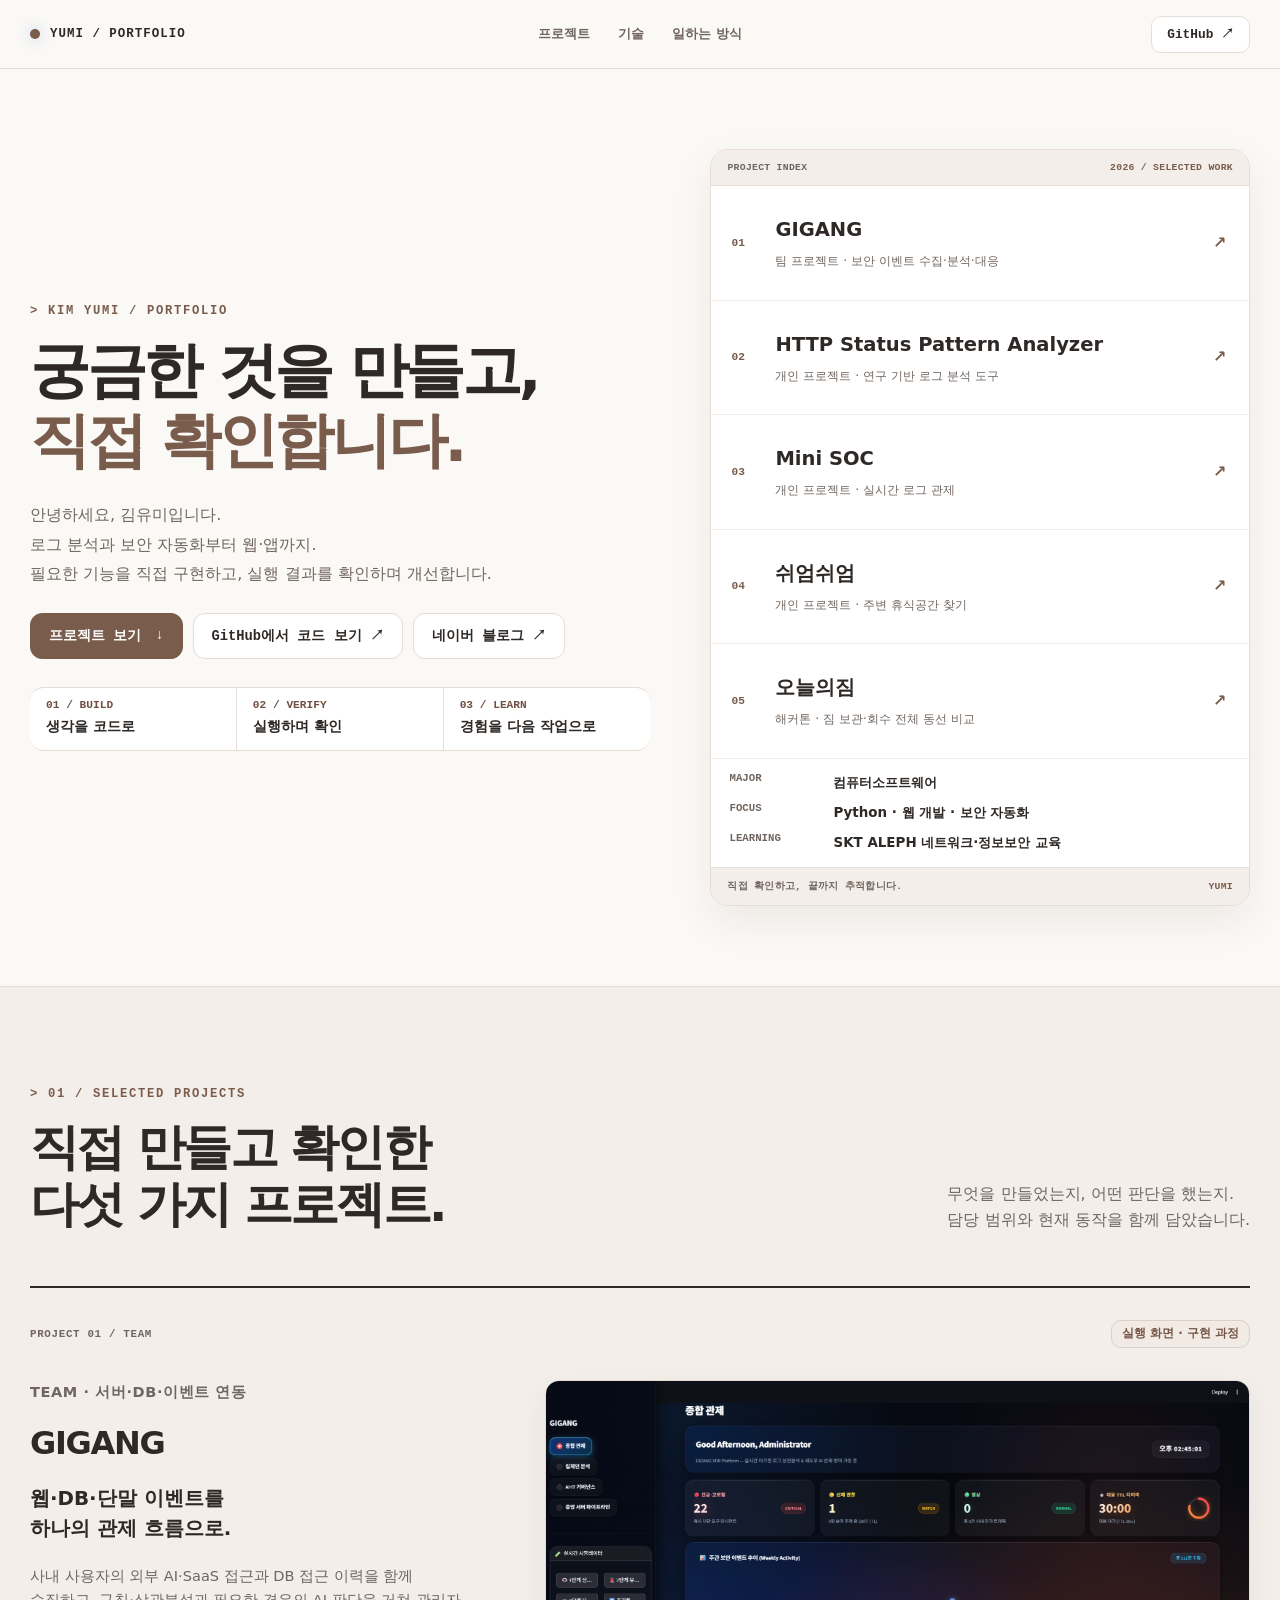
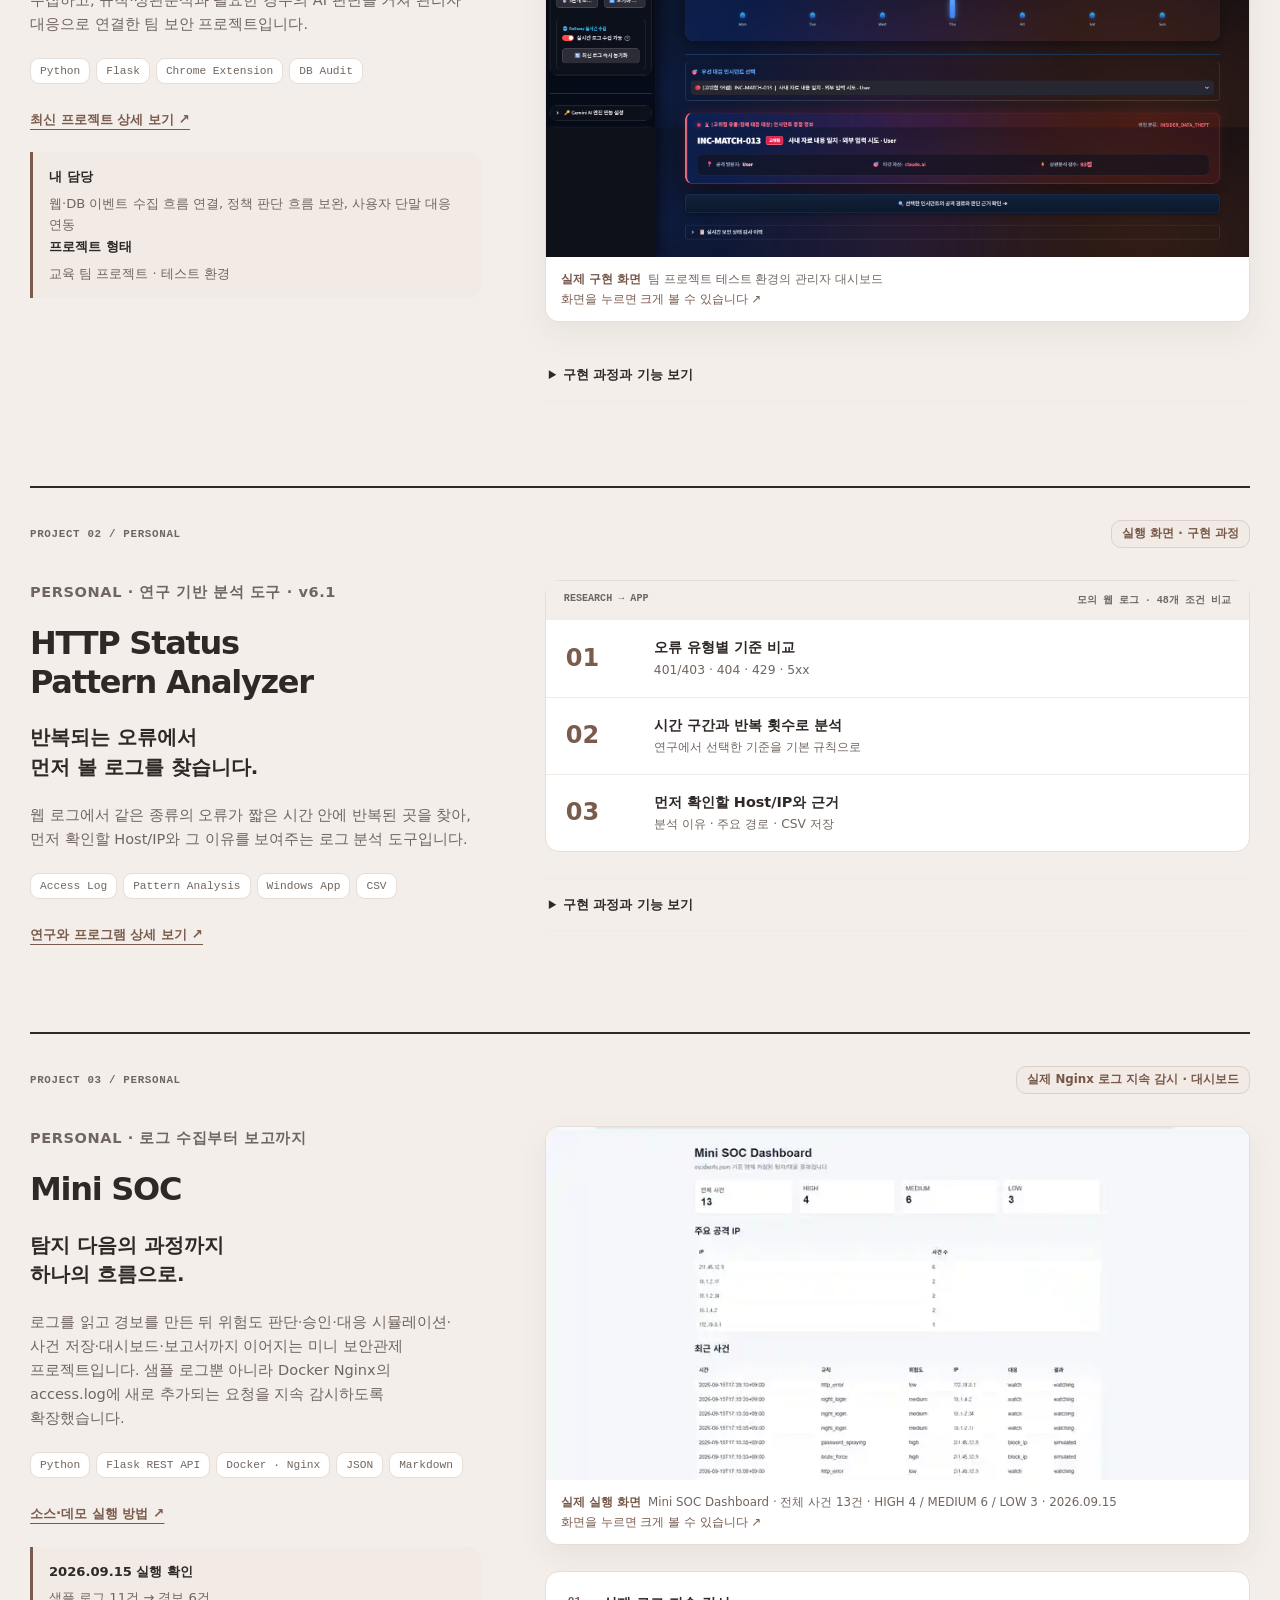
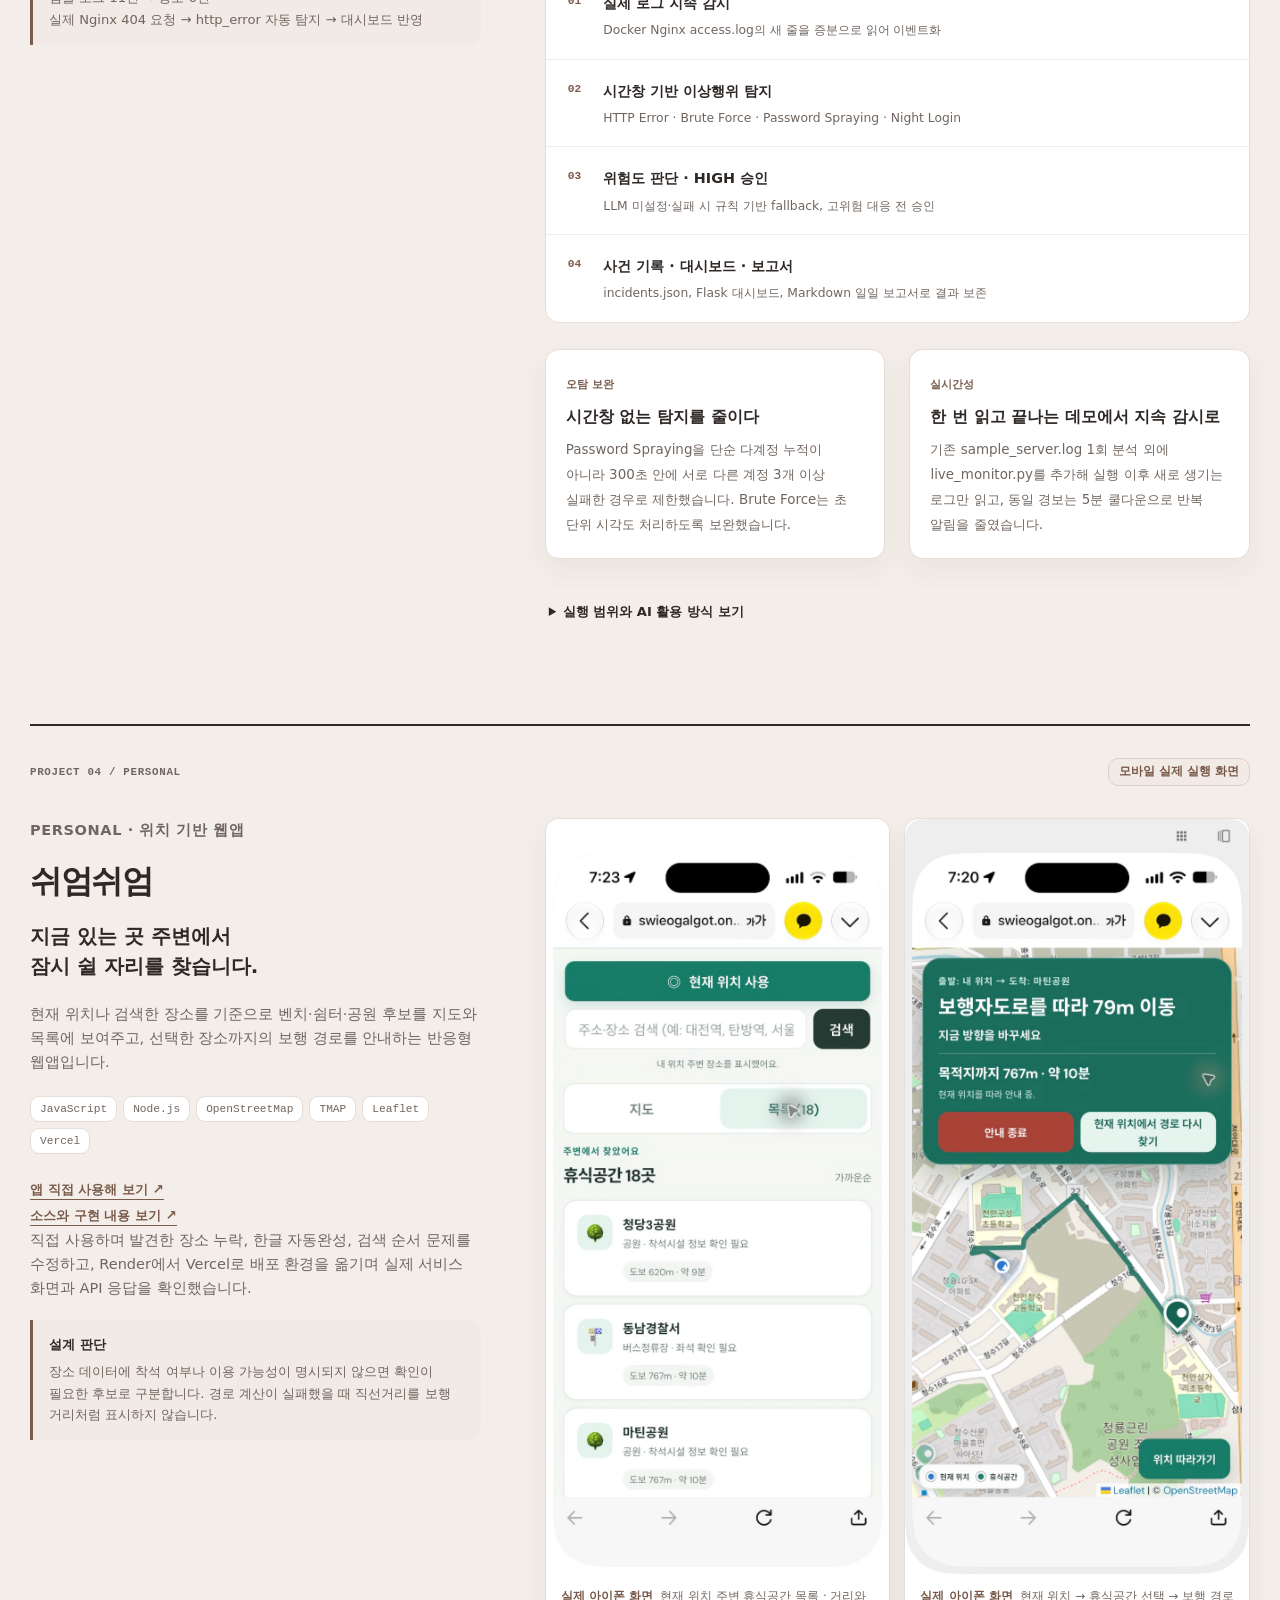
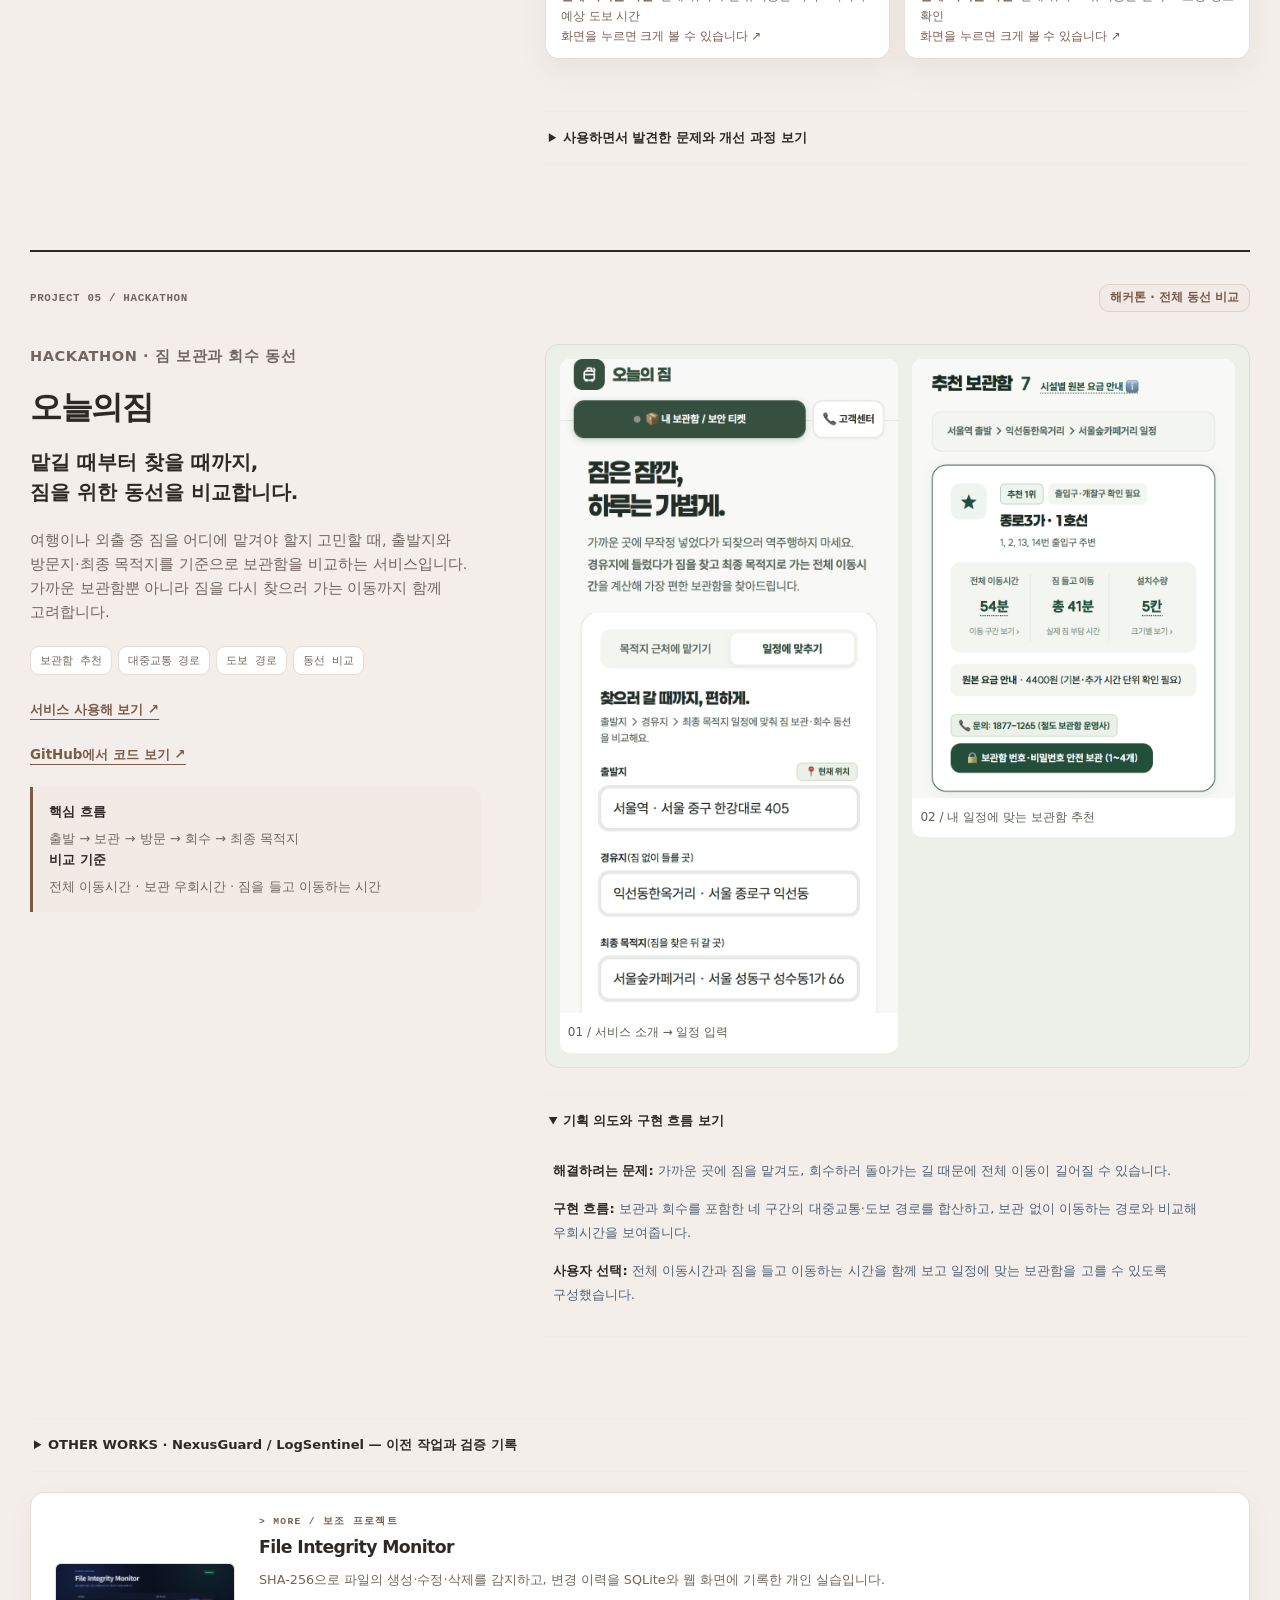
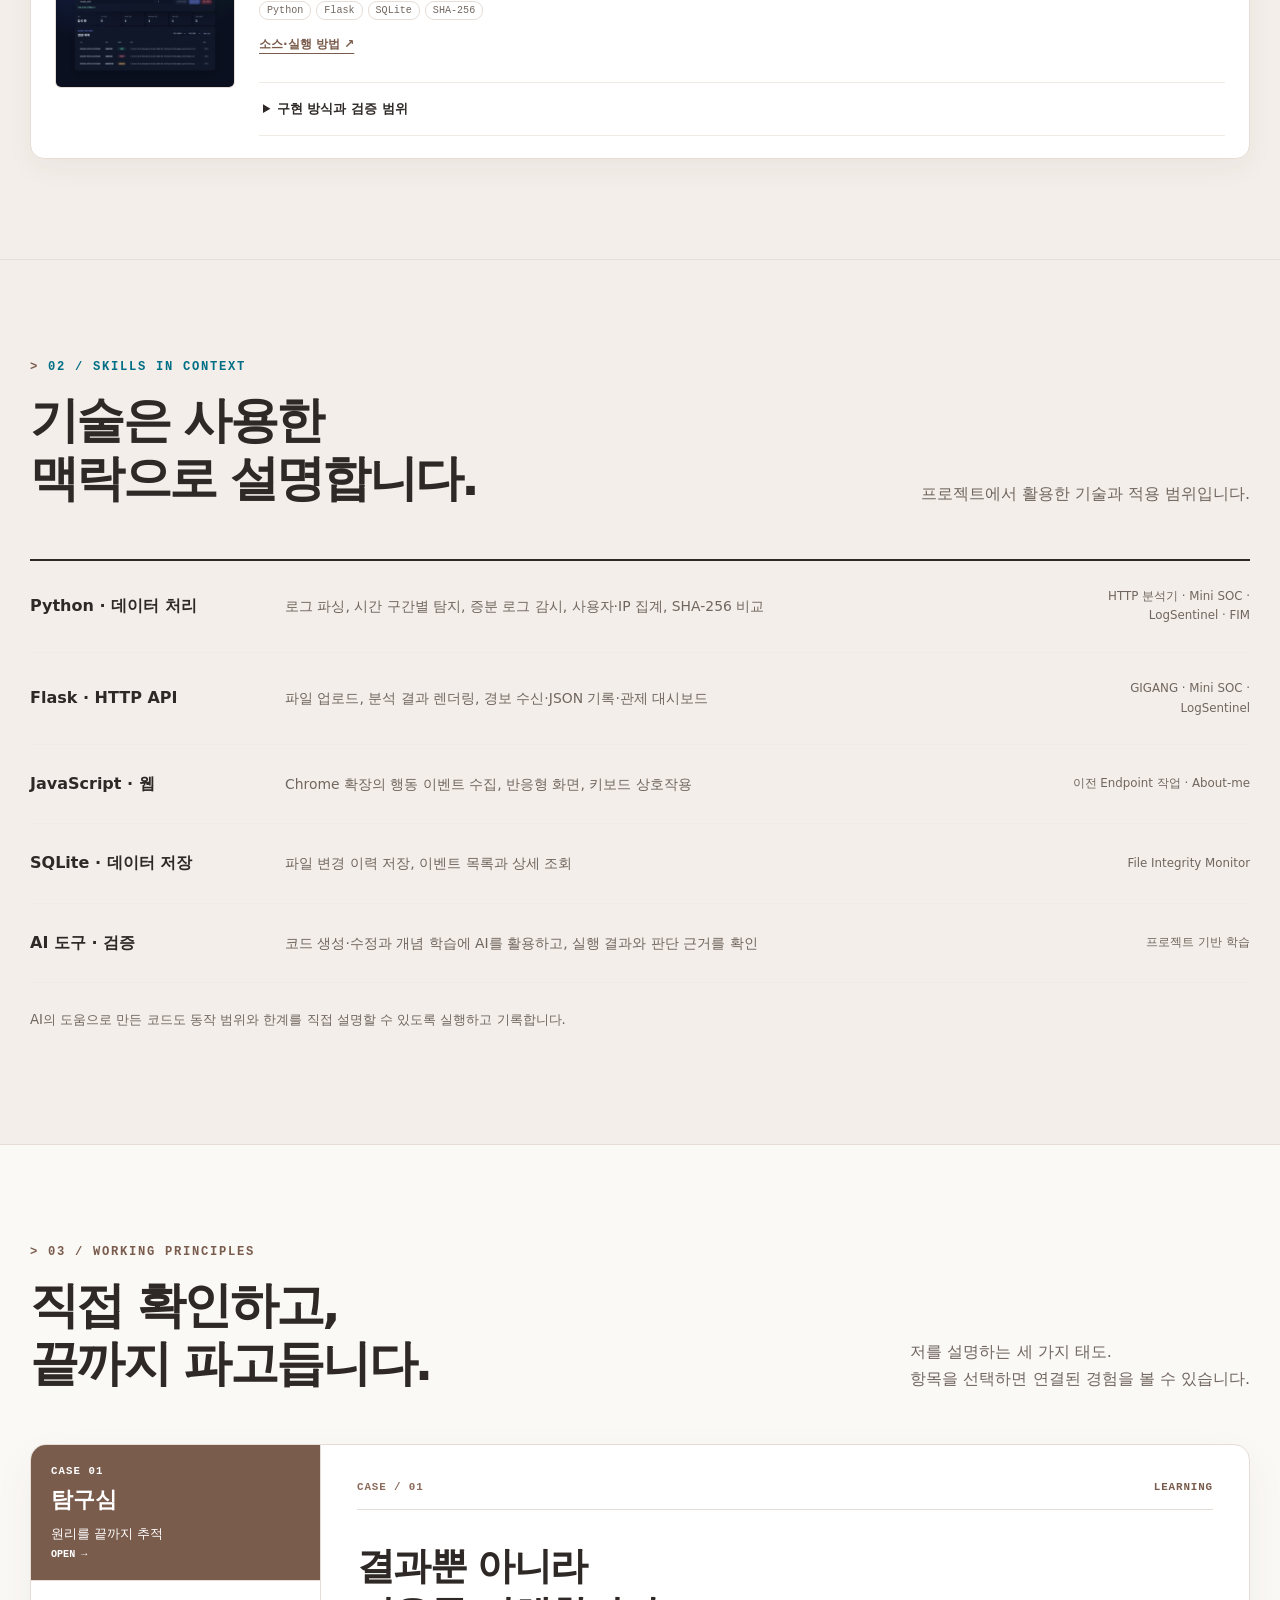
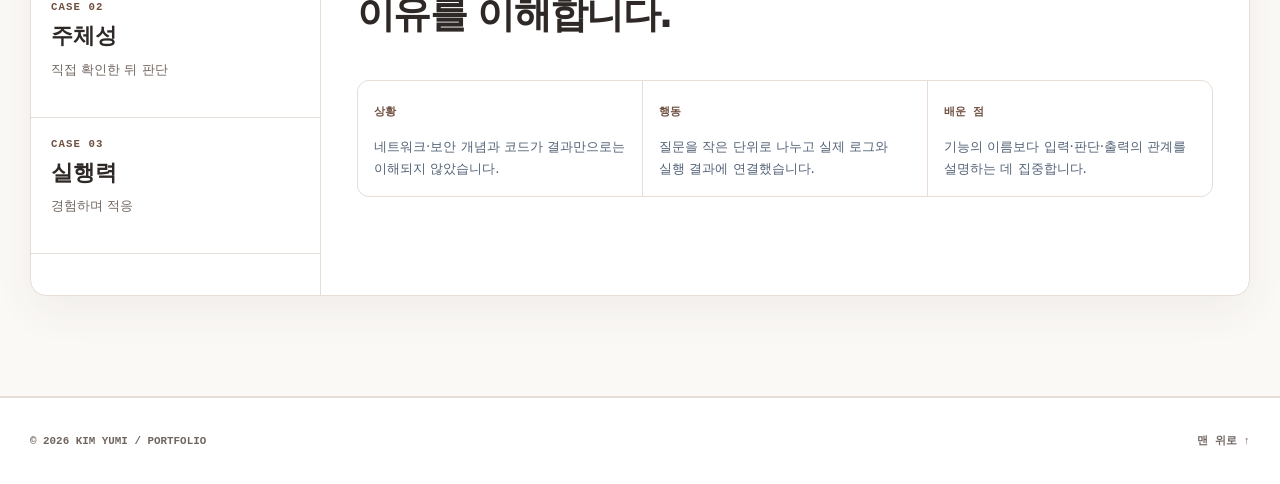
==== commit ed8b7a0f: "Replace departure alarm project with hackathon Oneurui Jim" ====
--- a/index.html
+++ b/index.html
@@ -8,7 +8,7 @@
 <meta content="김유미 | 포트폴리오" property="og:title">
 <meta content="직접 만들고 확인한 프로젝트와 문제 해결 과정을 기록합니다." property="og:description">
 <title>김유미 | 포트폴리오</title>
-<link href="styles.css?v=20261002-reviewed" rel="stylesheet"><meta content="20260914-final1" name="portfolio-build"></head>
+<link href="styles.css?v=20261002-reviewed" rel="stylesheet"><meta content="20260914-final1" name="portfolio-build"><style>.jim-shots{display:grid;grid-template-columns:1.05fr 1fr;align-items:start;gap:14px;padding:14px;background:#edf0e9;border:1px solid #deded4;border-radius:14px}.jim-shots figure{margin:0;min-width:0;background:#fff;border-radius:10px;padding-bottom:10px;overflow:hidden}.jim-shots button{display:block;padding:0;border:0;background:#fff;width:100%;cursor:zoom-in}.jim-shots img{display:block;width:100%;height:auto}.jim-shots figcaption{padding:10px 8px 0;font-size:12px;line-height:1.6;color:#586255}@media(max-width:600px){.jim-shots{padding:10px;gap:10px}}</style></head>
 <body>
 <a class="skip-link" href="#main">본문으로 바로가기</a>
 <header class="site-header">
@@ -34,7 +34,7 @@
 <a class="map-item" href="#http-analyzer"><span>02</span><div><strong>HTTP Status Pattern Analyzer</strong><small>개인 프로젝트 · 연구 기반 로그 분석 도구</small></div><b>↗</b></a>
 <a class="map-item" href="#minisoc"><span>03</span><div><strong>Mini SOC</strong><small>개인 프로젝트 · 실시간 로그 관제</small></div><b>↗</b></a>
 <a class="map-item" href="#swieogalgot"><span>04</span><div><strong>쉬엄쉬엄</strong><small>개인 프로젝트 · 주변 휴식공간 찾기</small></div><b>↗</b></a>
-<a class="map-item" href="#capstone"><span>05</span><div><strong>출발시간 알람 앱</strong><small>앱 프로젝트 · 경로·출발 시각 계산</small></div><b>↗</b></a><dl class="profile-data"><div><dt>MAJOR</dt><dd>컴퓨터소프트웨어</dd></div><div><dt>FOCUS</dt><dd>Python · 웹 개발 · 보안 자동화</dd></div><div><dt>LEARNING</dt><dd>SKT ALEPH 네트워크·정보보안 교육</dd></div></dl>
+<a class="map-item" href="#oneurui-jim"><span>05</span><div><strong>오늘의짐</strong><small>해커톤 · 짐 보관·회수 전체 동선 비교</small></div><b>↗</b></a><dl class="profile-data"><div><dt>MAJOR</dt><dd>컴퓨터소프트웨어</dd></div><div><dt>FOCUS</dt><dd>Python · 웹 개발 · 보안 자동화</dd></div><div><dt>LEARNING</dt><dd>SKT ALEPH 네트워크·정보보안 교육</dd></div></dl>
 <div class="system-foot"><span>직접 확인하고, 끝까지 추적합니다.</span><b>YUMI</b></div>
 </aside>
 </div>
@@ -92,7 +92,7 @@
 </div>
 </div>
 </article>
-<article class="project" id="capstone"><div class="project-topline"><span>PROJECT 05 / APP</span><span class="status-pill">실행 화면 · 구현 과정</span></div><div class="project-layout"><div class="project-intro"><h3>출발시간 알람 앱</h3><p class="project-lead">도착하고 싶은 시각을<br>출발할 시각으로.</p><p>목표 도착 시각과 이동 경로를 기준으로 필요한 이동 시간을 계산해 추천 출발 시각을 보여 주고, 출발 알림까지 등록할 수 있도록 만든 이동 보조 앱입니다.</p><ul class="tech-tags"><li>장소 검색</li><li>경로 탐색</li><li>출발 시각</li><li>알림</li></ul></div><div class="project-evidence"><figure class="project-screenshot"><button type="button" class="shot-open" aria-label="출발시간 알람 앱 화면 크게 보기"><img src="assets/depart-app-current.webp" alt="현재 출발시간 알람 앱의 실제 실행 화면" loading="lazy"></button><figcaption><b class="capture-tag">실제 구현 화면</b>현재 출발시간 알람 앱의 실제 실행 화면<span>화면을 누르면 크게 볼 수 있습니다 ↗</span></figcaption></figure><details class="project-detail"><summary>구현 과정과 기능 보기</summary><div><p><strong>현재 구현:</strong> 이 화면은 현재 출발시간 알람 앱입니다. 아래에는 현재 소개 자료에서 확인되는 기능 흐름을 정리했습니다.</p><strong>내가 한 일 · 개선한 점</strong><ul class="clean-list"><li>장소 자동완성과 현재 위치 검색을 연결하고, 사용자가 목적지를 선택하면 경로 탐색으로 이어지도록 구현했습니다.</li><li>대중교통 경로에서 환승과 도보 구간을 함께 확인할 수 있도록 경로 상세 정보를 정리했습니다.</li><li>이동 시간만 보여 주는 데서 끝나지 않고 목표 시각을 기준으로 추천 출발 시각을 계산해 알림 등록까지 이어지도록 구성했습니다.</li><li>검색·경로·알림 기능을 한 번에 만들기보다 기능별로 나눠 실행 결과를 확인하면서 수정했습니다.</li></ul><hr><h4>이전 경험 · 대학 Android 캡스톤</h4><p>2022–23년 2인 팀 프로젝트에서는 Android Studio와 TMap API를 활용했습니다. 장소 검색 API 응답을 Retrofit으로 받고 RecyclerView/Adapter에 연결해 검색 결과 표시와 선택 흐름을 구현했습니다.</p><p><strong>구분:</strong> 대학 캡스톤의 기술과 역할을 현재 앱의 구현 기술로 표시하지 않습니다.</p></div></details></div></div></article><details id="other-works" class="project-detail"><summary>OTHER WORKS · NexusGuard / LogSentinel — 이전 작업과 검증 기록</summary><article class="project" id="nexusguard">
+<article class="project" id="oneurui-jim"><div class="project-topline"><span>PROJECT 05 / HACKATHON</span><span class="status-pill">해커톤 · 전체 동선 비교</span></div><div class="project-layout"><div class="project-intro"><p class="review-meta">HACKATHON · 짐 보관과 회수 동선</p><h3>오늘의짐</h3><p class="project-lead">맡길 때부터 찾을 때까지,<br>짐을 위한 동선을 비교합니다.</p><p>여행이나 외출 중 짐을 어디에 맡겨야 할지 고민할 때, 출발지와 방문지·최종 목적지를 기준으로 보관함을 비교하는 서비스입니다. 가까운 보관함뿐 아니라 짐을 다시 찾으러 가는 이동까지 함께 고려합니다.</p><ul class="tech-tags"><li>보관함 추천</li><li>대중교통 경로</li><li>도보 경로</li><li>동선 비교</li></ul><p><a class="text-link" href="https://oneurui-jim.vercel.app" target="_blank" rel="noopener">서비스 사용해 보기 ↗</a></p><a class="text-link" href="https://github.com/youmjjang/oneurui-jim" target="_blank" rel="noopener">GitHub에서 코드 보기 ↗</a><div class="role-note"><strong>핵심 흐름</strong>출발 → 보관 → 방문 → 회수 → 최종 목적지<br><strong>비교 기준</strong>전체 이동시간 · 보관 우회시간 · 짐을 들고 이동하는 시간</div></div><div class="project-evidence"><div class="jim-shots"><figure><button class="shot-open" type="button" aria-label="오늘의짐 검색 화면 크게 보기"><img src="assets/jim-search.png" alt="오늘의짐 일정과 보관 조건 입력 화면"></button><figcaption>01 / 서비스 소개 → 일정 입력</figcaption></figure><figure><button class="shot-open" type="button" aria-label="오늘의짐 추천 결과 크게 보기"><img src="assets/jim-results.png" alt="오늘의짐 보관함 추천과 이동시간 비교 결과"></button><figcaption>02 / 내 일정에 맞는 보관함 추천</figcaption></figure></div><details class="project-detail" open><summary>기획 의도와 구현 흐름 보기</summary><div><p><strong>해결하려는 문제:</strong> 가까운 곳에 짐을 맡겨도, 회수하러 돌아가는 길 때문에 전체 이동이 길어질 수 있습니다.</p><p><strong>구현 흐름:</strong> 보관과 회수를 포함한 네 구간의 대중교통·도보 경로를 합산하고, 보관 없이 이동하는 경로와 비교해 우회시간을 보여줍니다.</p><p><strong>사용자 선택:</strong> 전체 이동시간과 짐을 들고 이동하는 시간을 함께 보고 일정에 맞는 보관함을 고를 수 있도록 구성했습니다.</p></div></details></div></div></article><details id="other-works" class="project-detail"><summary>OTHER WORKS · NexusGuard / LogSentinel — 이전 작업과 검증 기록</summary><article class="project" id="nexusguard">
 <div class="project-topline"><span>OTHER WORK / TEAM · 이전 작업</span><span class="status-pill">담당 모듈 구현 · 팀 통합 진행 중</span></div>
 <div class="project-layout">
 <div class="project-intro"><h3>NexusGuard<br><span>통합 보안 관제</span></h3><p class="project-lead">브라우저의 행동을<br>분석 가능한 이벤트로.</p><p>사내 외부 서비스 사용을 여러 보안 이벤트로 연결하는 팀 프로젝트입니다. Windows Agent·Chrome 확장프로그램·로컬 경고창 영역을 담당했습니다.</p><ul class="tech-tags"><li>Python</li><li>JavaScript</li><li>Chrome MV3</li><li>HTTP API</li></ul><a class="text-link" href="https://github.com/youmjjang/nexusguard-endpoint-agent" rel="noopener noreferrer" target="_blank">담당 모듈 소스·실행 방법 ↗</a><div class="role-note"><strong>내 담당</strong>Windows Agent · Chrome 확장 · 로컬 경고창<br><strong style="margin-top:10px">프로젝트 실행 화면</strong>샘플 이벤트 15건 분석<br>우선 검토 2대 · 관찰 2대 · 정상 5대</div><p class="scope-note">이전 작업의 구현·검증 기록입니다. 현재 GIGANG의 역할과 기능을 이 기록으로 대체하지 않습니다.</p></div>
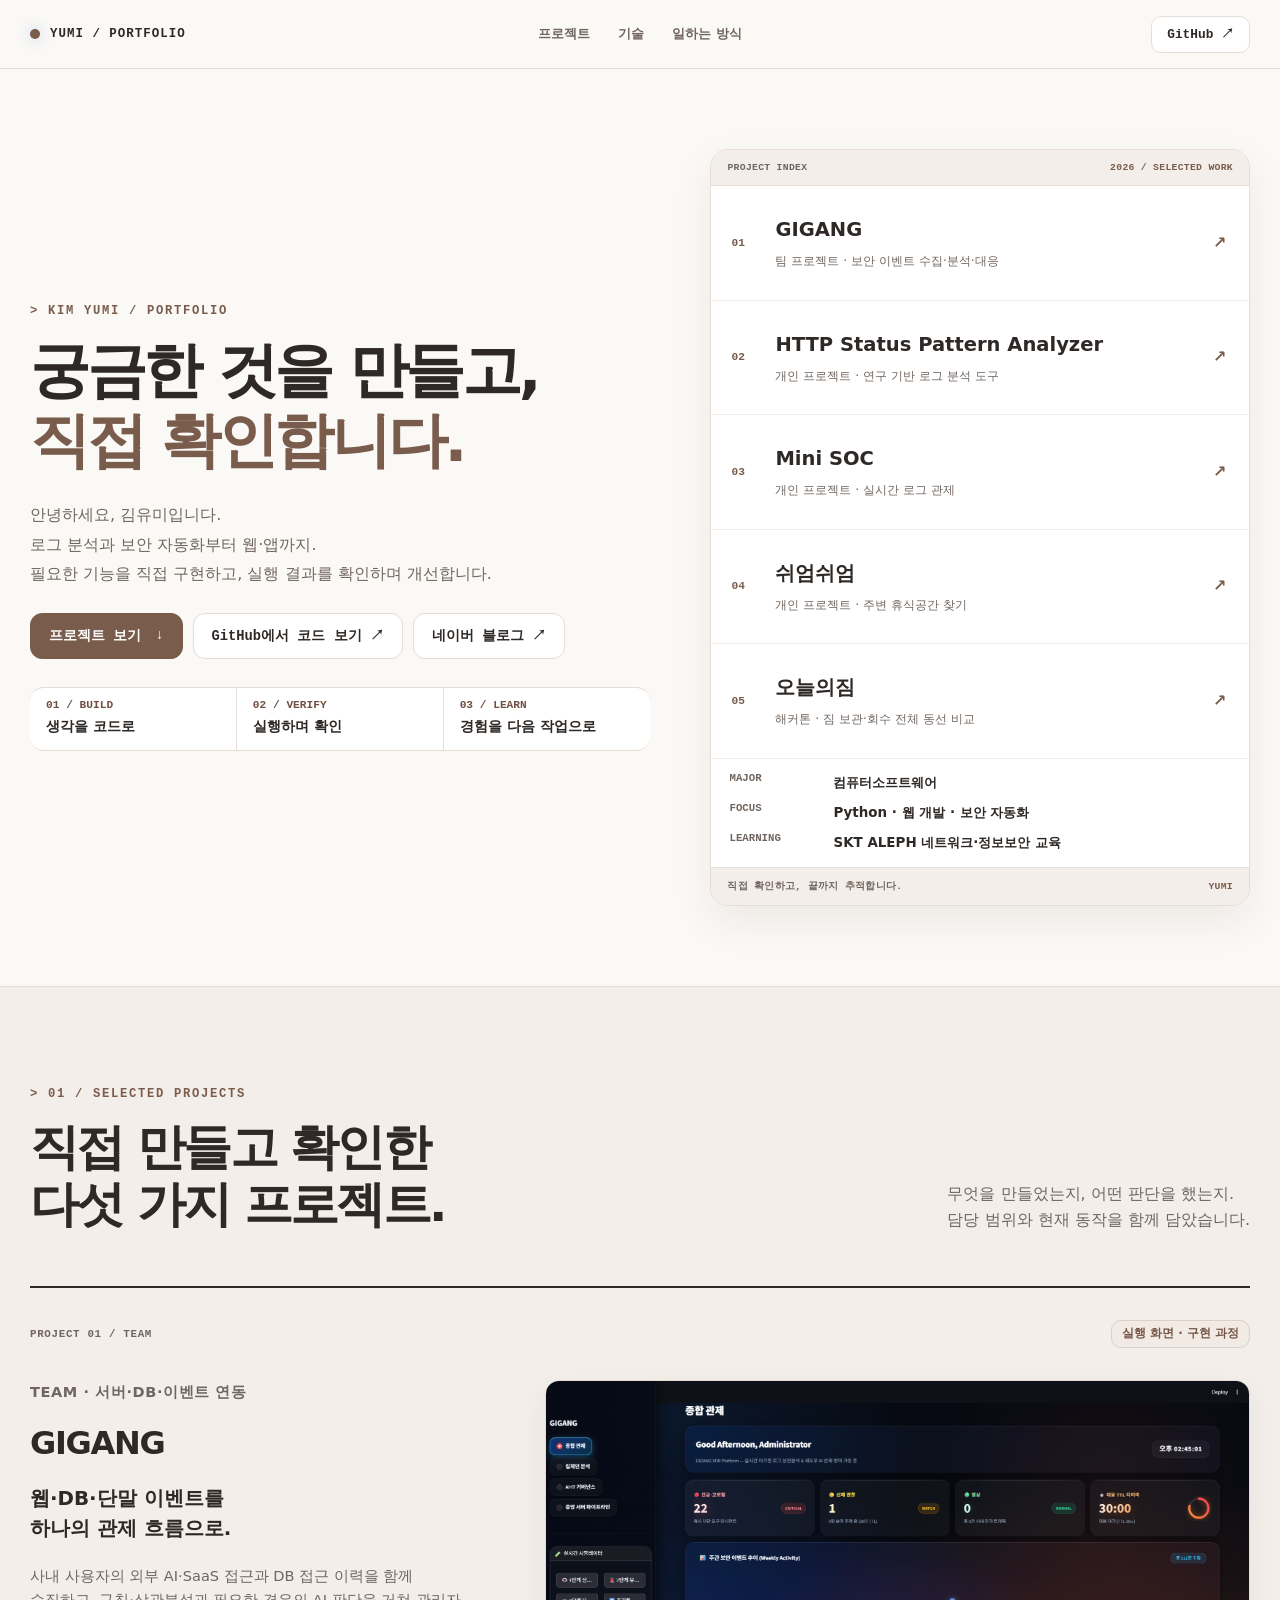
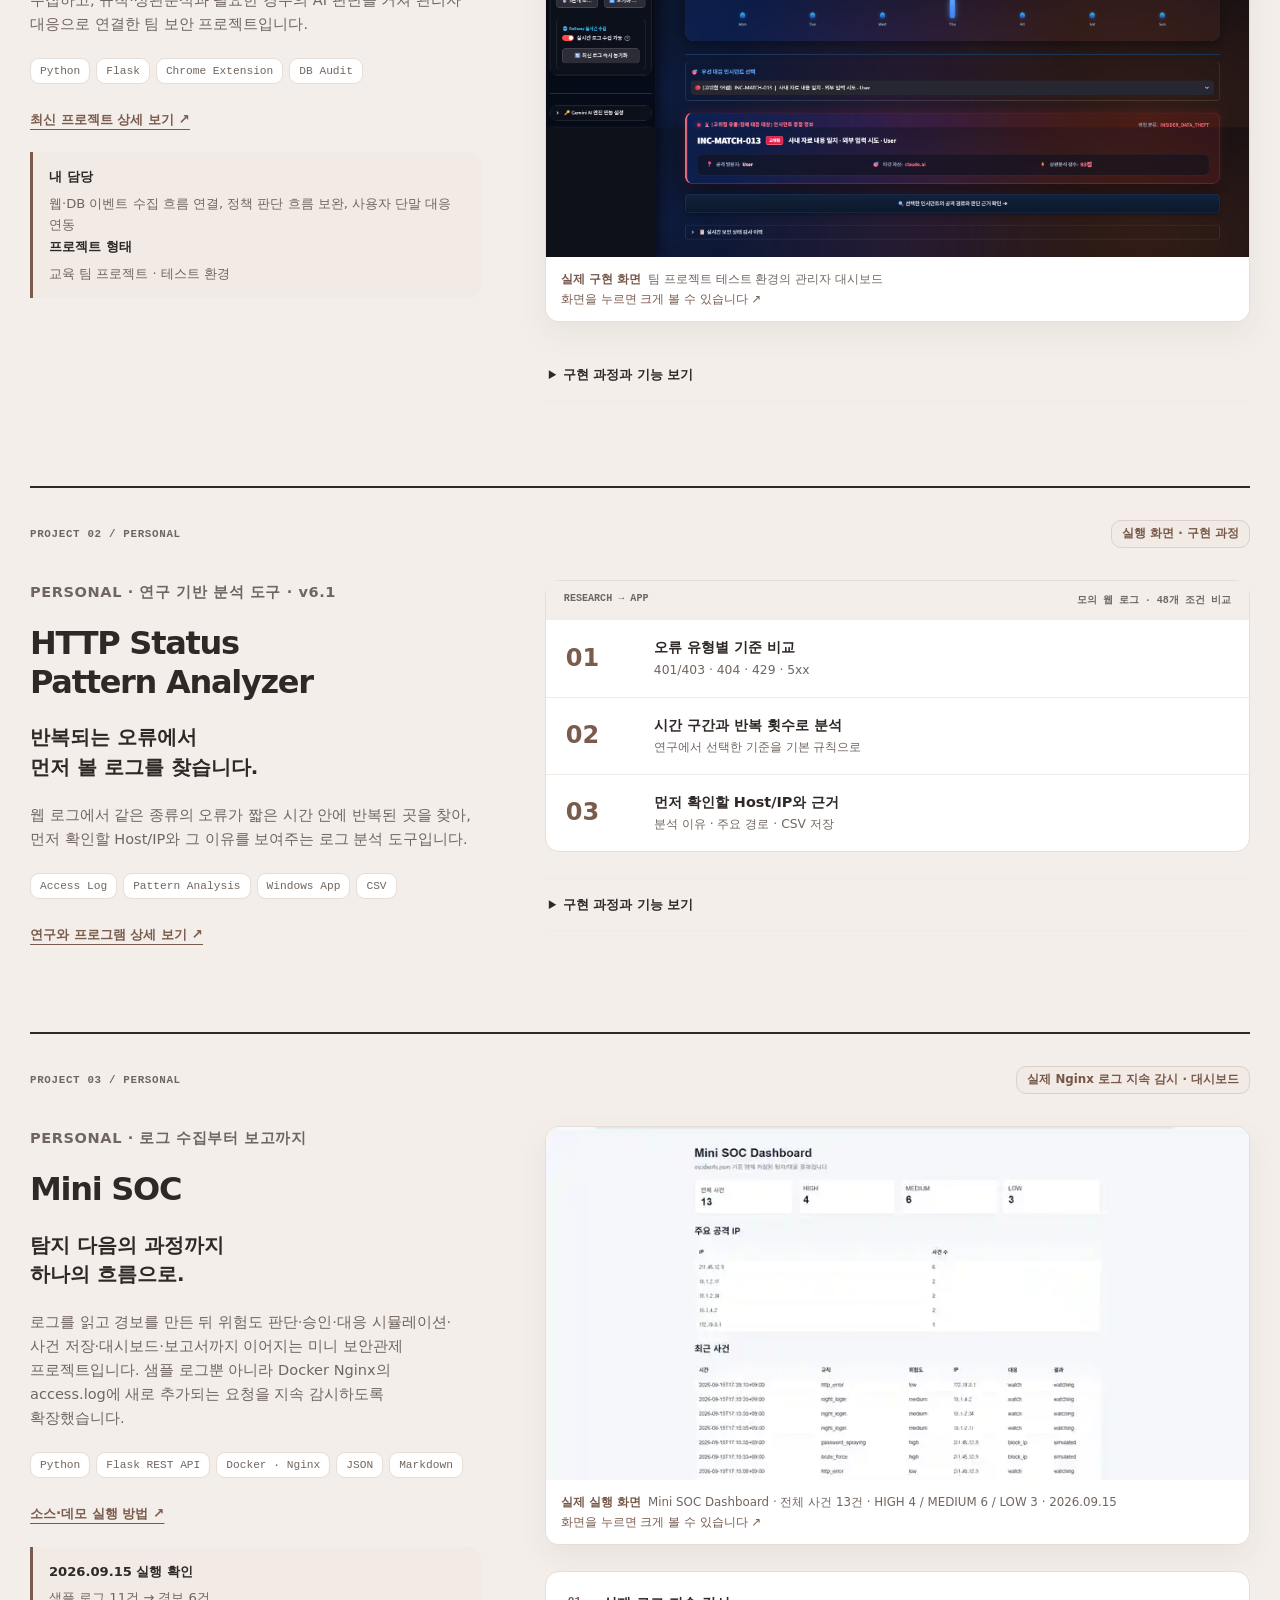
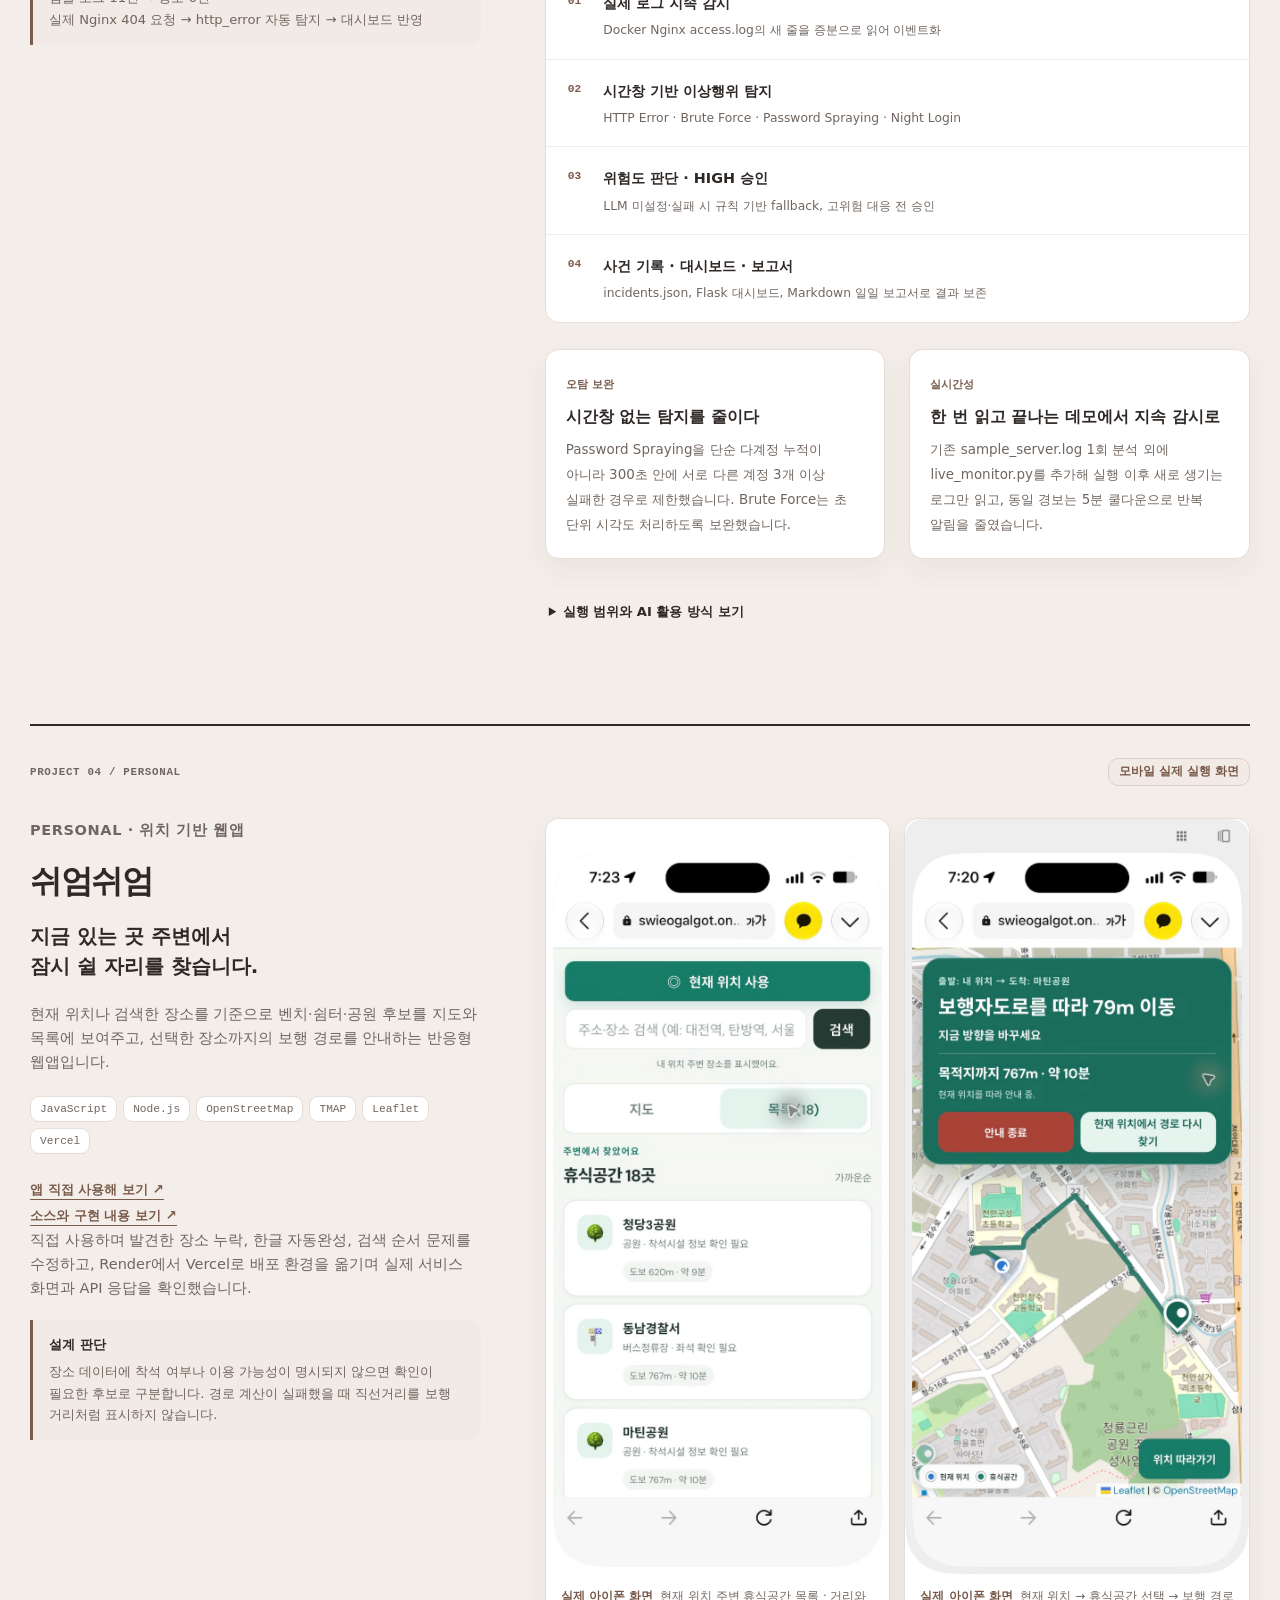
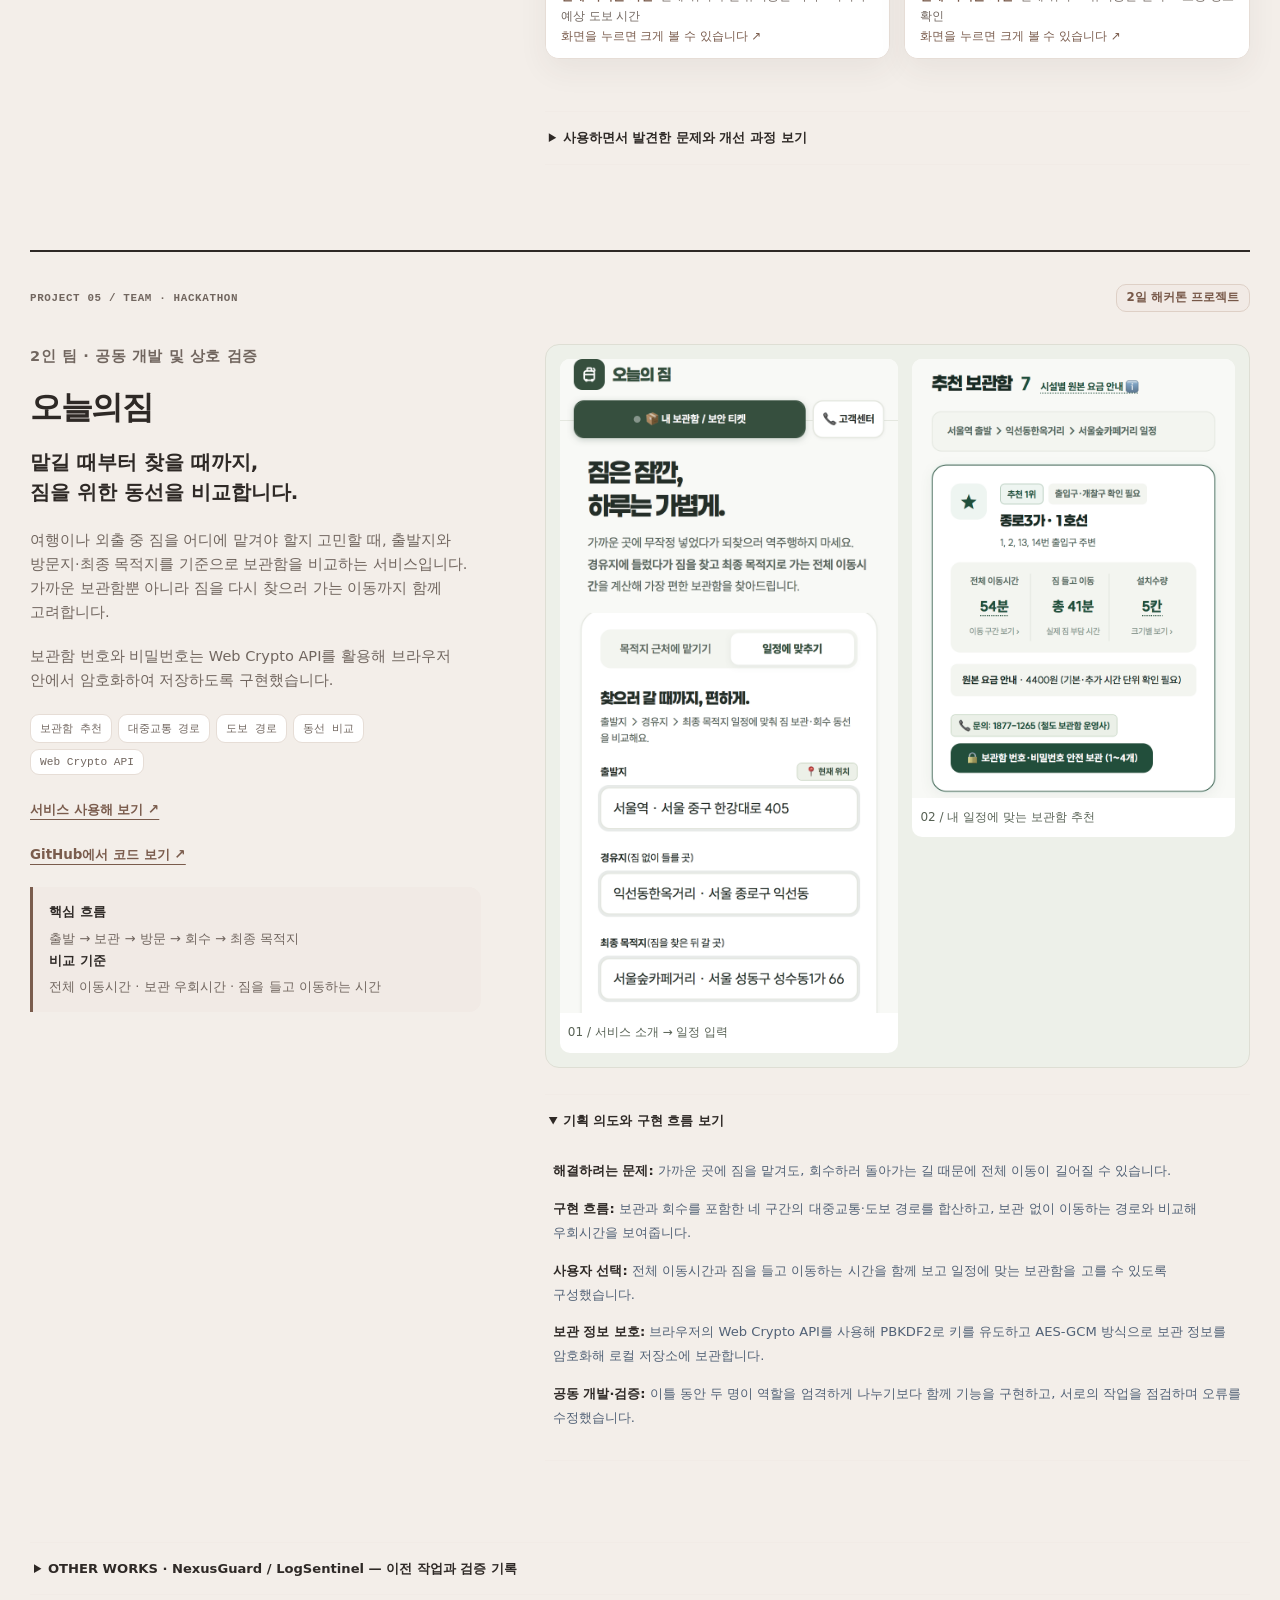
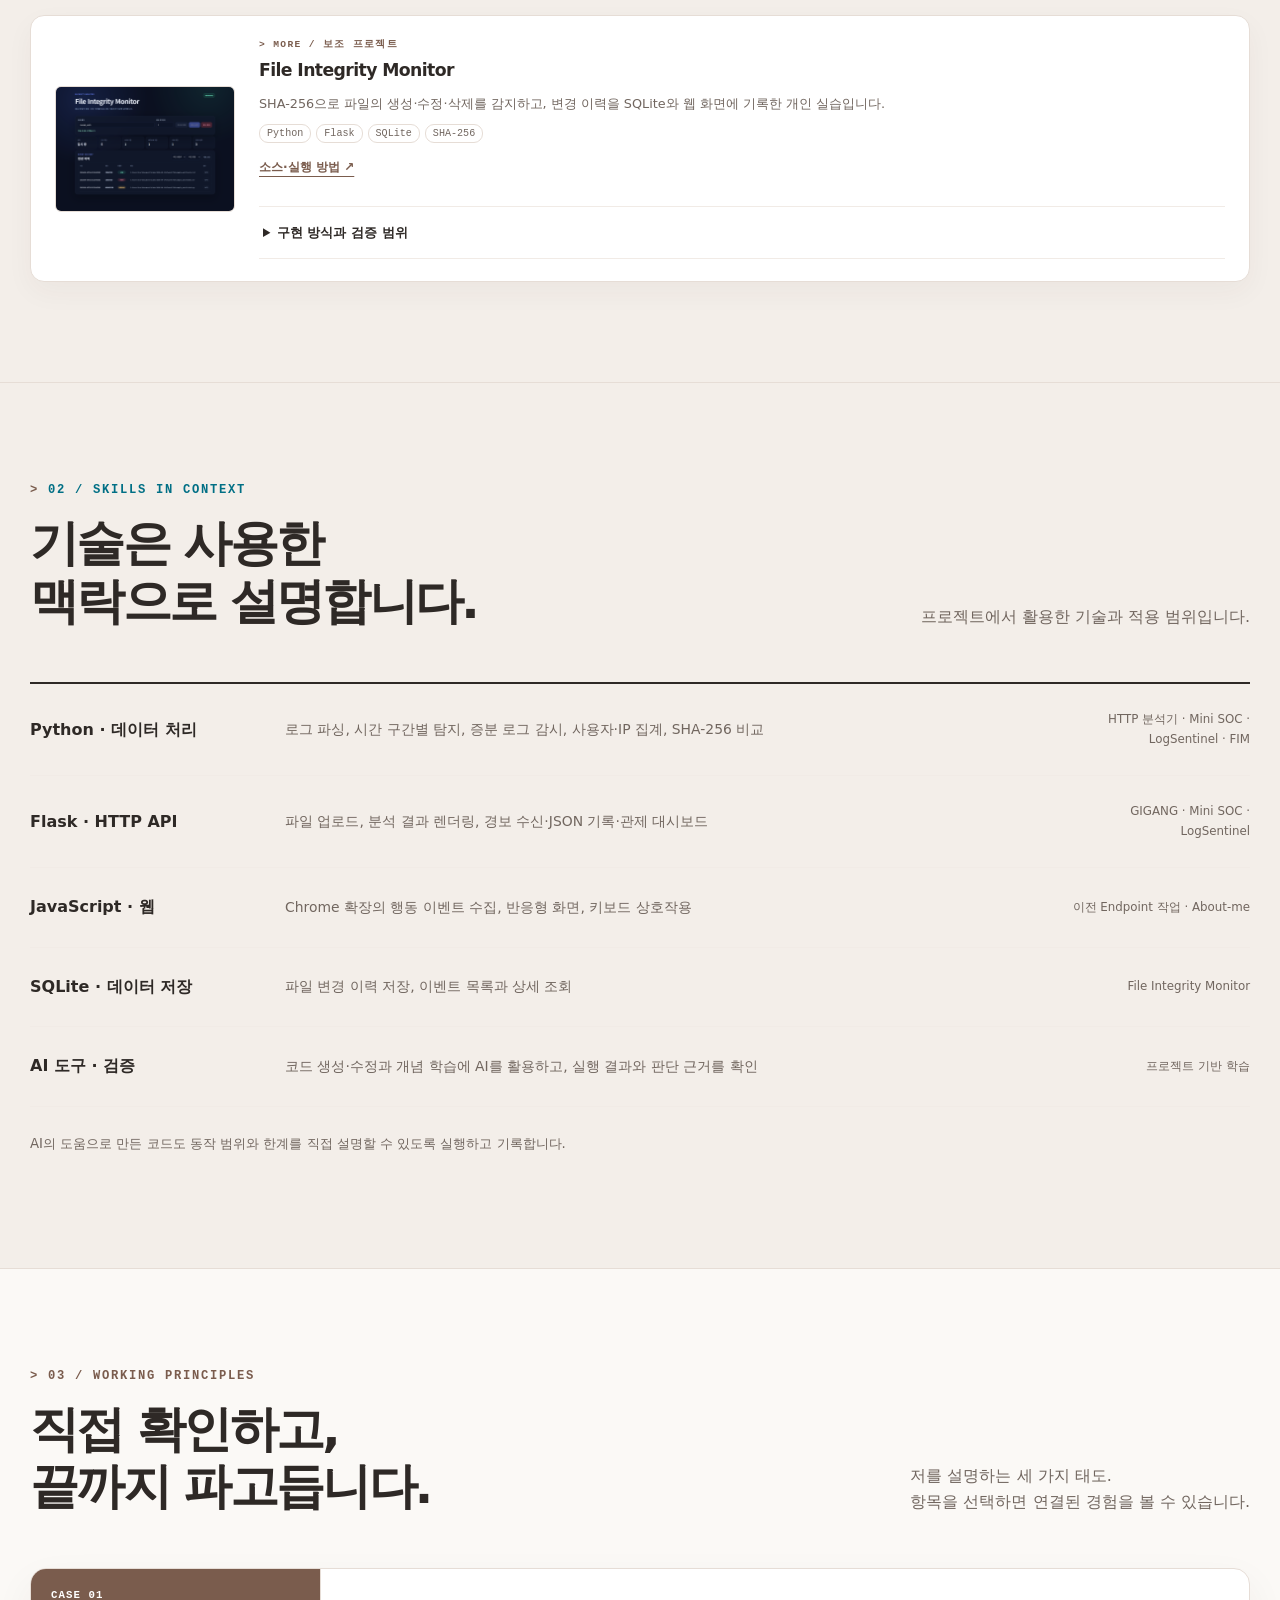
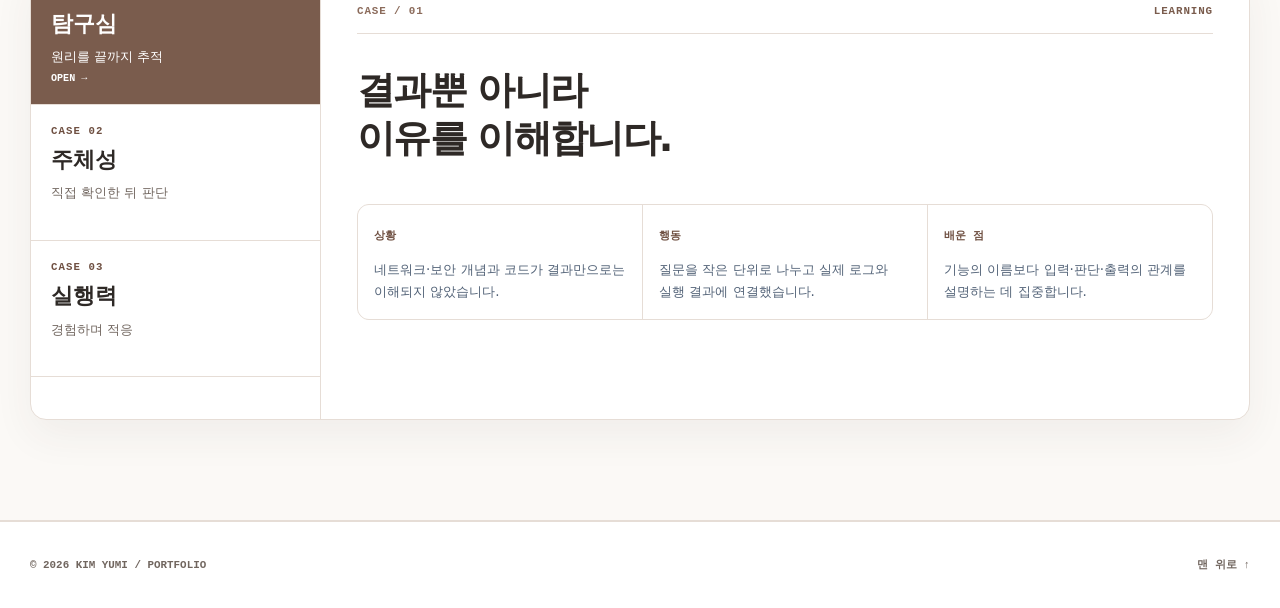
==== commit 182e7507: "Improve Today’s Luggage mobile images and describe two-day hackathon security work" ====
--- a/index.html
+++ b/index.html
@@ -8,7 +8,7 @@
 <meta content="김유미 | 포트폴리오" property="og:title">
 <meta content="직접 만들고 확인한 프로젝트와 문제 해결 과정을 기록합니다." property="og:description">
 <title>김유미 | 포트폴리오</title>
-<link href="styles.css?v=20261002-reviewed" rel="stylesheet"><meta content="20260914-final1" name="portfolio-build"><style>.jim-shots{display:grid;grid-template-columns:1.05fr 1fr;align-items:start;gap:14px;padding:14px;background:#edf0e9;border:1px solid #deded4;border-radius:14px}.jim-shots figure{margin:0;min-width:0;background:#fff;border-radius:10px;padding-bottom:10px;overflow:hidden}.jim-shots button{display:block;padding:0;border:0;background:#fff;width:100%;cursor:zoom-in}.jim-shots img{display:block;width:100%;height:auto}.jim-shots figcaption{padding:10px 8px 0;font-size:12px;line-height:1.6;color:#586255}@media(max-width:600px){.jim-shots{padding:10px;gap:10px}}</style></head>
+<link href="styles.css?v=20261002-reviewed" rel="stylesheet"><meta content="20260914-final1" name="portfolio-build"><style>.jim-shots{display:grid;grid-template-columns:1.05fr 1fr;align-items:start;gap:14px;padding:14px;background:#edf0e9;border:1px solid #deded4;border-radius:14px}.jim-shots figure{margin:0;min-width:0;background:#fff;border-radius:10px;padding-bottom:10px;overflow:hidden}.jim-shots button{display:block;padding:0;border:0;background:#fff;width:100%;cursor:zoom-in}.jim-shots img{display:block;width:100%;height:auto}.jim-shots figcaption{padding:10px 8px 0;font-size:12px;line-height:1.6;color:#586255}@media(max-width:600px){.jim-shots{grid-template-columns:1fr;padding:10px;gap:16px}.jim-shots figure{width:100%;max-width:520px;margin:0 auto}}</style></head>
 <body>
 <a class="skip-link" href="#main">본문으로 바로가기</a>
 <header class="site-header">
@@ -92,7 +92,7 @@
 </div>
 </div>
 </article>
-<article class="project" id="oneurui-jim"><div class="project-topline"><span>PROJECT 05 / HACKATHON</span><span class="status-pill">해커톤 · 전체 동선 비교</span></div><div class="project-layout"><div class="project-intro"><p class="review-meta">HACKATHON · 짐 보관과 회수 동선</p><h3>오늘의짐</h3><p class="project-lead">맡길 때부터 찾을 때까지,<br>짐을 위한 동선을 비교합니다.</p><p>여행이나 외출 중 짐을 어디에 맡겨야 할지 고민할 때, 출발지와 방문지·최종 목적지를 기준으로 보관함을 비교하는 서비스입니다. 가까운 보관함뿐 아니라 짐을 다시 찾으러 가는 이동까지 함께 고려합니다.</p><ul class="tech-tags"><li>보관함 추천</li><li>대중교통 경로</li><li>도보 경로</li><li>동선 비교</li></ul><p><a class="text-link" href="https://oneurui-jim.vercel.app" target="_blank" rel="noopener">서비스 사용해 보기 ↗</a></p><a class="text-link" href="https://github.com/youmjjang/oneurui-jim" target="_blank" rel="noopener">GitHub에서 코드 보기 ↗</a><div class="role-note"><strong>핵심 흐름</strong>출발 → 보관 → 방문 → 회수 → 최종 목적지<br><strong>비교 기준</strong>전체 이동시간 · 보관 우회시간 · 짐을 들고 이동하는 시간</div></div><div class="project-evidence"><div class="jim-shots"><figure><button class="shot-open" type="button" aria-label="오늘의짐 검색 화면 크게 보기"><img src="assets/jim-search.png" alt="오늘의짐 일정과 보관 조건 입력 화면"></button><figcaption>01 / 서비스 소개 → 일정 입력</figcaption></figure><figure><button class="shot-open" type="button" aria-label="오늘의짐 추천 결과 크게 보기"><img src="assets/jim-results.png" alt="오늘의짐 보관함 추천과 이동시간 비교 결과"></button><figcaption>02 / 내 일정에 맞는 보관함 추천</figcaption></figure></div><details class="project-detail" open><summary>기획 의도와 구현 흐름 보기</summary><div><p><strong>해결하려는 문제:</strong> 가까운 곳에 짐을 맡겨도, 회수하러 돌아가는 길 때문에 전체 이동이 길어질 수 있습니다.</p><p><strong>구현 흐름:</strong> 보관과 회수를 포함한 네 구간의 대중교통·도보 경로를 합산하고, 보관 없이 이동하는 경로와 비교해 우회시간을 보여줍니다.</p><p><strong>사용자 선택:</strong> 전체 이동시간과 짐을 들고 이동하는 시간을 함께 보고 일정에 맞는 보관함을 고를 수 있도록 구성했습니다.</p></div></details></div></div></article><details id="other-works" class="project-detail"><summary>OTHER WORKS · NexusGuard / LogSentinel — 이전 작업과 검증 기록</summary><article class="project" id="nexusguard">
+<article class="project" id="oneurui-jim"><div class="project-topline"><span>PROJECT 05 / TEAM · HACKATHON</span><span class="status-pill">2일 해커톤 프로젝트</span></div><div class="project-layout"><div class="project-intro"><p class="review-meta">2인 팀 · 공동 개발 및 상호 검증</p><h3>오늘의짐</h3><p class="project-lead">맡길 때부터 찾을 때까지,<br>짐을 위한 동선을 비교합니다.</p><p>여행이나 외출 중 짐을 어디에 맡겨야 할지 고민할 때, 출발지와 방문지·최종 목적지를 기준으로 보관함을 비교하는 서비스입니다. 가까운 보관함뿐 아니라 짐을 다시 찾으러 가는 이동까지 함께 고려합니다.</p><p>보관함 번호와 비밀번호는 Web Crypto API를 활용해 브라우저 안에서 암호화하여 저장하도록 구현했습니다.</p><ul class="tech-tags"><li>보관함 추천</li><li>대중교통 경로</li><li>도보 경로</li><li>동선 비교</li><li>Web Crypto API</li></ul><p><a class="text-link" href="https://oneurui-jim.vercel.app" target="_blank" rel="noopener">서비스 사용해 보기 ↗</a></p><a class="text-link" href="https://github.com/youmjjang/oneurui-jim" target="_blank" rel="noopener">GitHub에서 코드 보기 ↗</a><div class="role-note"><strong>핵심 흐름</strong>출발 → 보관 → 방문 → 회수 → 최종 목적지<br><strong>비교 기준</strong>전체 이동시간 · 보관 우회시간 · 짐을 들고 이동하는 시간</div></div><div class="project-evidence"><div class="jim-shots"><figure><button class="shot-open" type="button" aria-label="오늘의짐 검색 화면 크게 보기"><img src="assets/jim-search.png" alt="오늘의짐 일정과 보관 조건 입력 화면"></button><figcaption>01 / 서비스 소개 → 일정 입력</figcaption></figure><figure><button class="shot-open" type="button" aria-label="오늘의짐 추천 결과 크게 보기"><img src="assets/jim-results.png" alt="오늘의짐 보관함 추천과 이동시간 비교 결과"></button><figcaption>02 / 내 일정에 맞는 보관함 추천</figcaption></figure></div><details class="project-detail" open><summary>기획 의도와 구현 흐름 보기</summary><div><p><strong>해결하려는 문제:</strong> 가까운 곳에 짐을 맡겨도, 회수하러 돌아가는 길 때문에 전체 이동이 길어질 수 있습니다.</p><p><strong>구현 흐름:</strong> 보관과 회수를 포함한 네 구간의 대중교통·도보 경로를 합산하고, 보관 없이 이동하는 경로와 비교해 우회시간을 보여줍니다.</p><p><strong>사용자 선택:</strong> 전체 이동시간과 짐을 들고 이동하는 시간을 함께 보고 일정에 맞는 보관함을 고를 수 있도록 구성했습니다.</p><p><strong>보관 정보 보호:</strong> 브라우저의 Web Crypto API를 사용해 PBKDF2로 키를 유도하고 AES-GCM 방식으로 보관 정보를 암호화해 로컬 저장소에 보관합니다.</p><p><strong>공동 개발·검증:</strong> 이틀 동안 두 명이 역할을 엄격하게 나누기보다 함께 기능을 구현하고, 서로의 작업을 점검하며 오류를 수정했습니다.</p></div></details></div></div></article><details id="other-works" class="project-detail"><summary>OTHER WORKS · NexusGuard / LogSentinel — 이전 작업과 검증 기록</summary><article class="project" id="nexusguard">
 <div class="project-topline"><span>OTHER WORK / TEAM · 이전 작업</span><span class="status-pill">담당 모듈 구현 · 팀 통합 진행 중</span></div>
 <div class="project-layout">
 <div class="project-intro"><h3>NexusGuard<br><span>통합 보안 관제</span></h3><p class="project-lead">브라우저의 행동을<br>분석 가능한 이벤트로.</p><p>사내 외부 서비스 사용을 여러 보안 이벤트로 연결하는 팀 프로젝트입니다. Windows Agent·Chrome 확장프로그램·로컬 경고창 영역을 담당했습니다.</p><ul class="tech-tags"><li>Python</li><li>JavaScript</li><li>Chrome MV3</li><li>HTTP API</li></ul><a class="text-link" href="https://github.com/youmjjang/nexusguard-endpoint-agent" rel="noopener noreferrer" target="_blank">담당 모듈 소스·실행 방법 ↗</a><div class="role-note"><strong>내 담당</strong>Windows Agent · Chrome 확장 · 로컬 경고창<br><strong style="margin-top:10px">프로젝트 실행 화면</strong>샘플 이벤트 15건 분석<br>우선 검토 2대 · 관찰 2대 · 정상 5대</div><p class="scope-note">이전 작업의 구현·검증 기록입니다. 현재 GIGANG의 역할과 기능을 이 기록으로 대체하지 않습니다.</p></div>
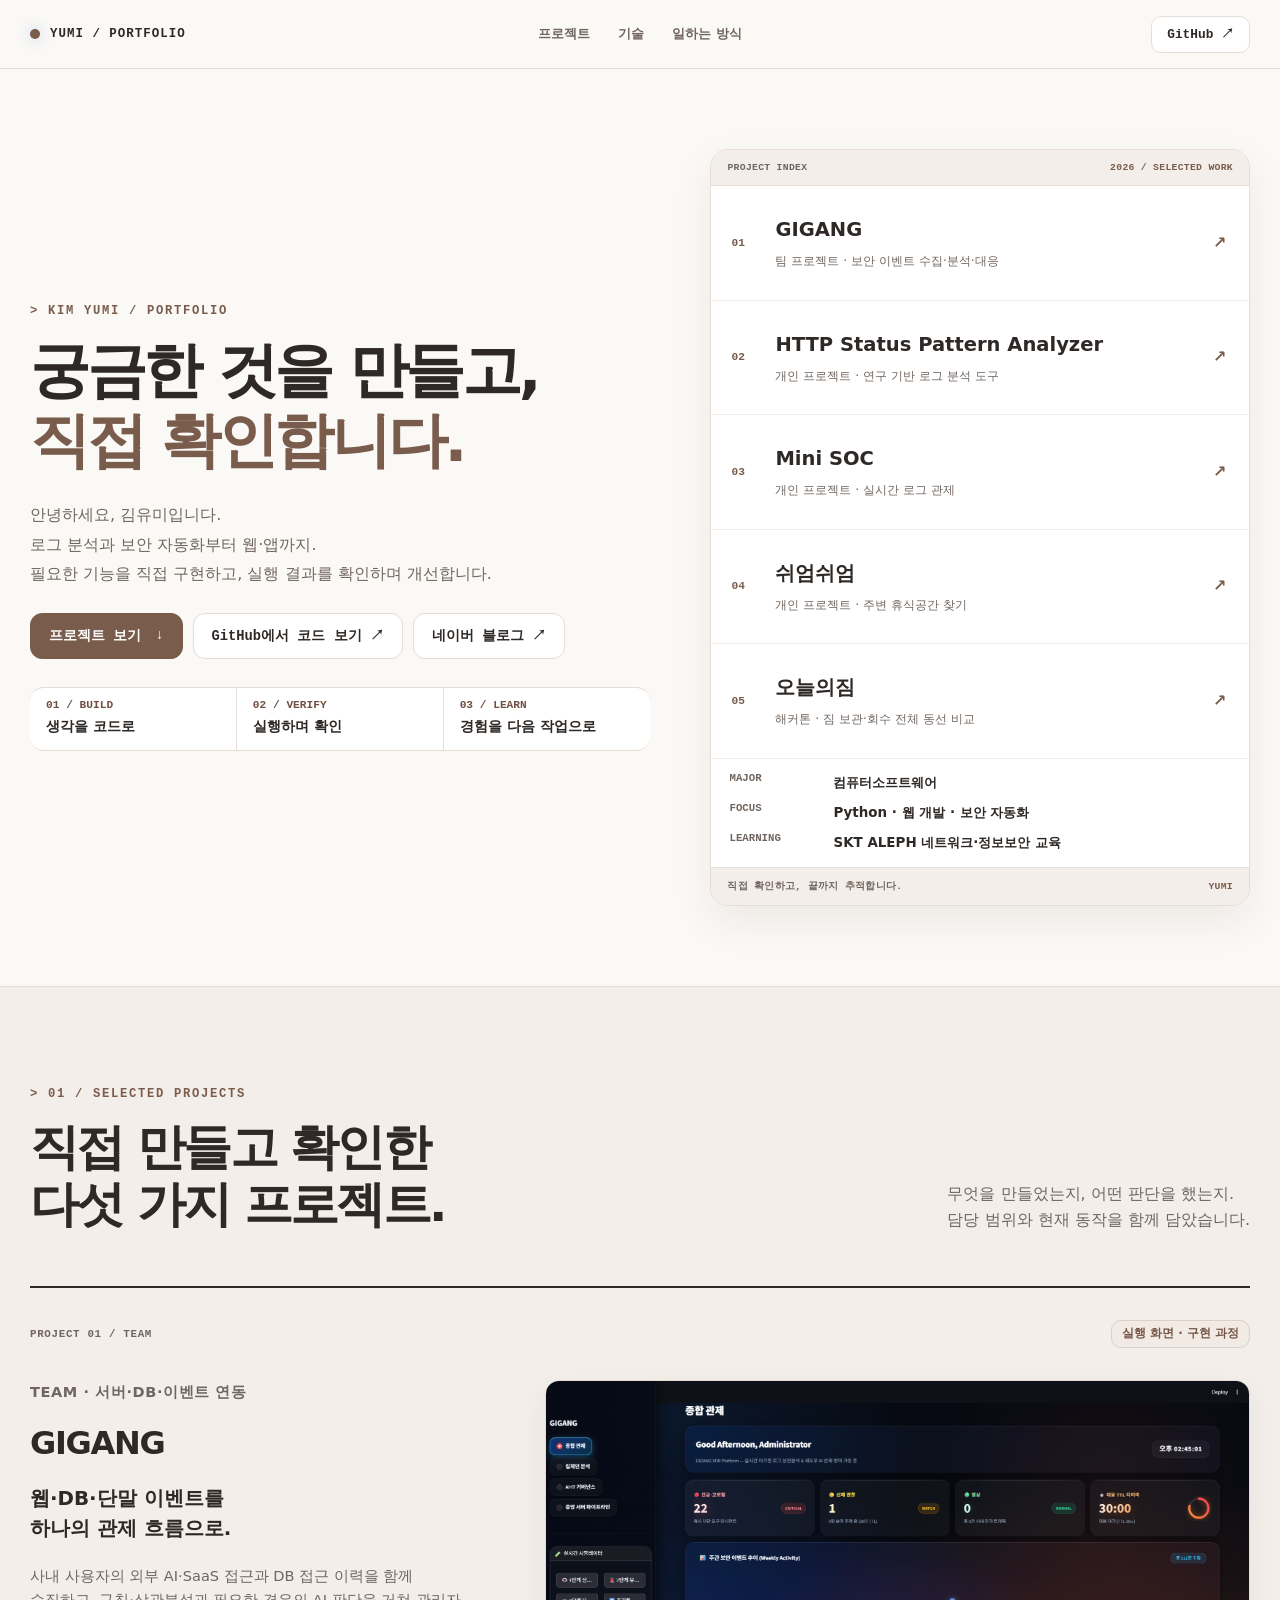
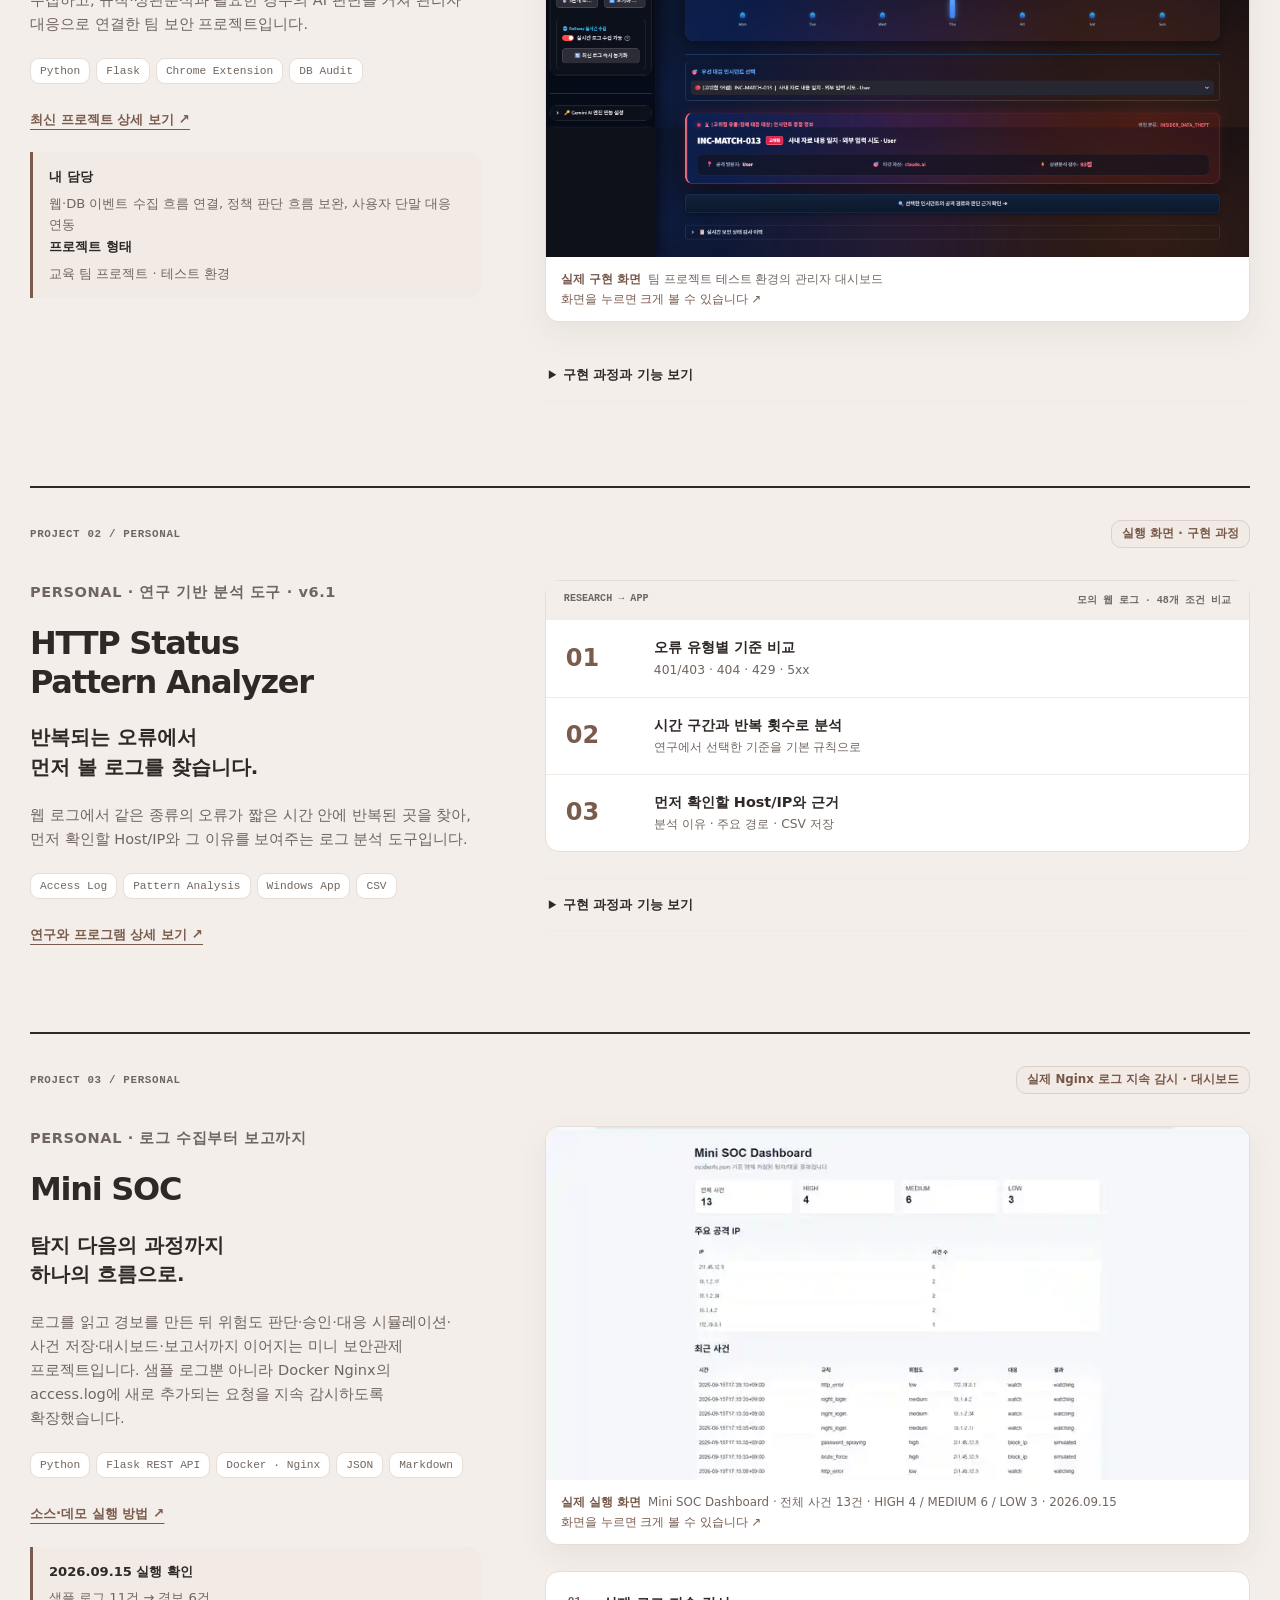
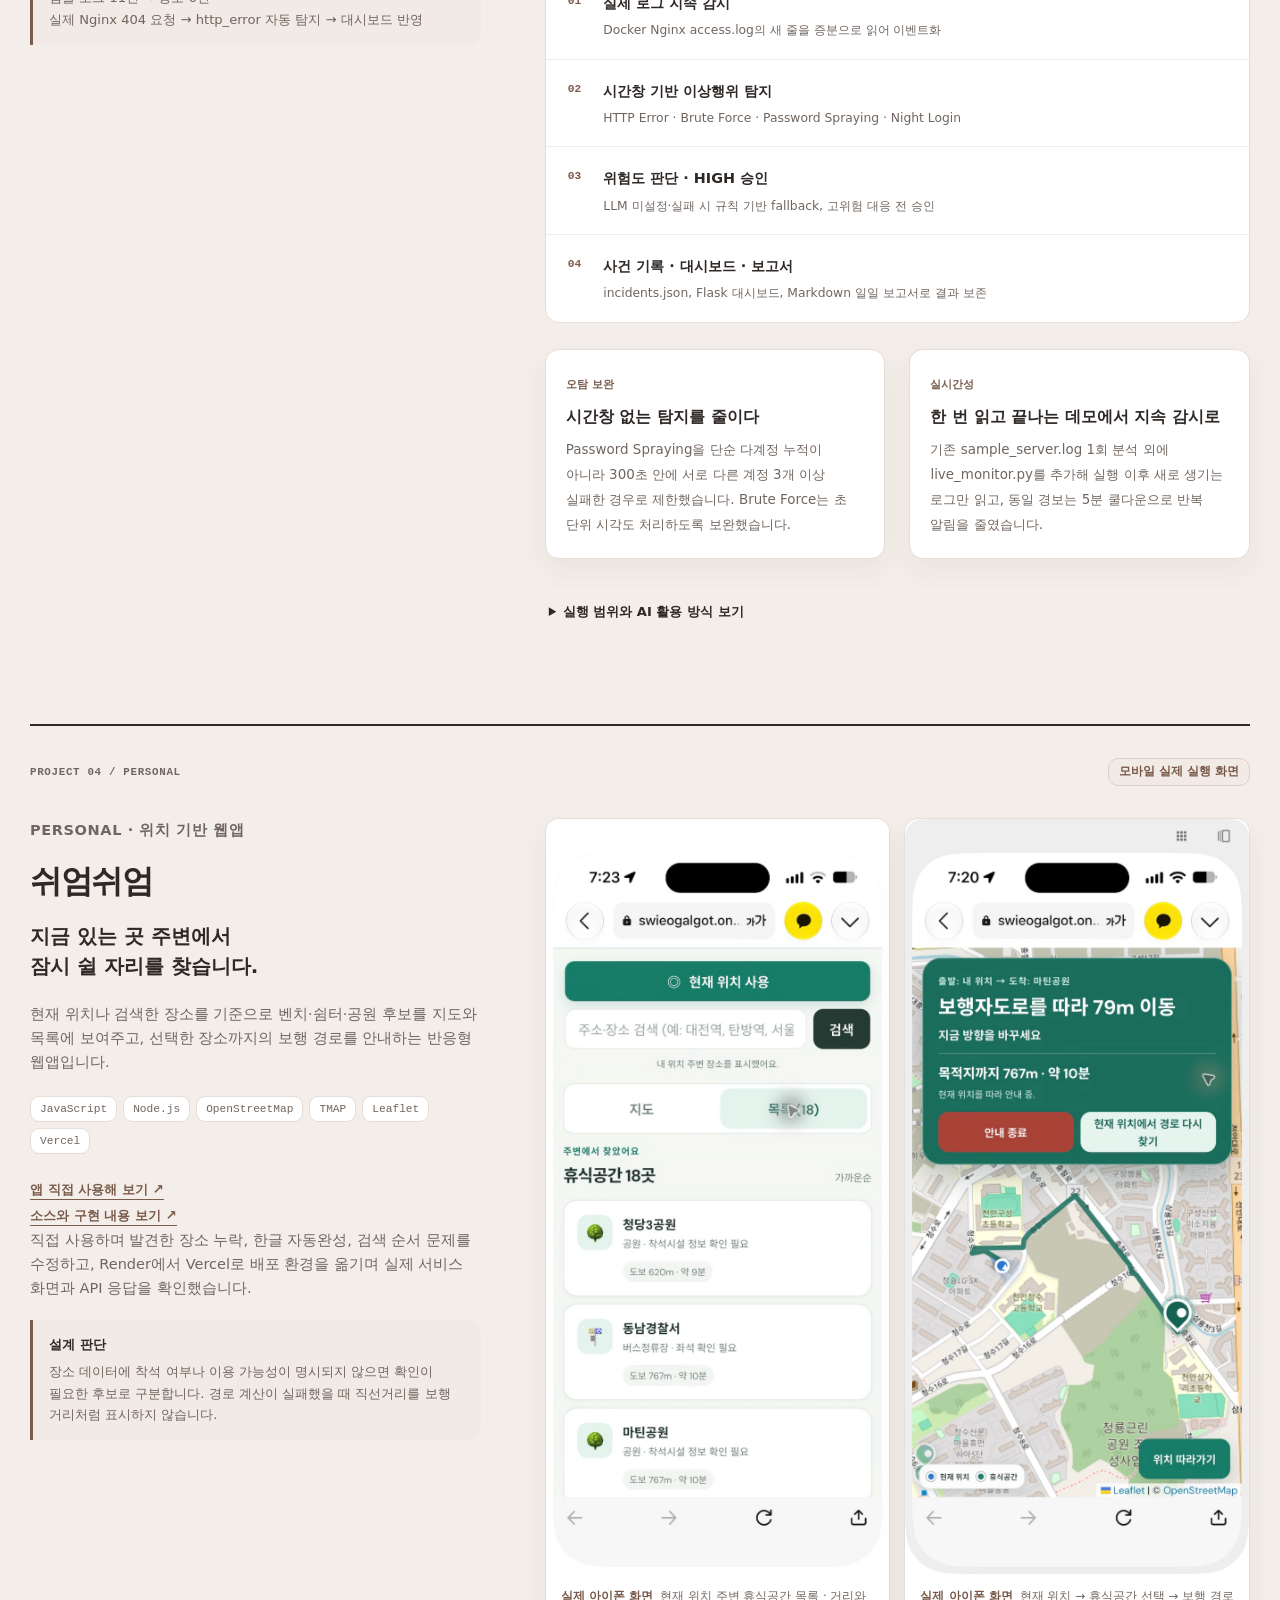
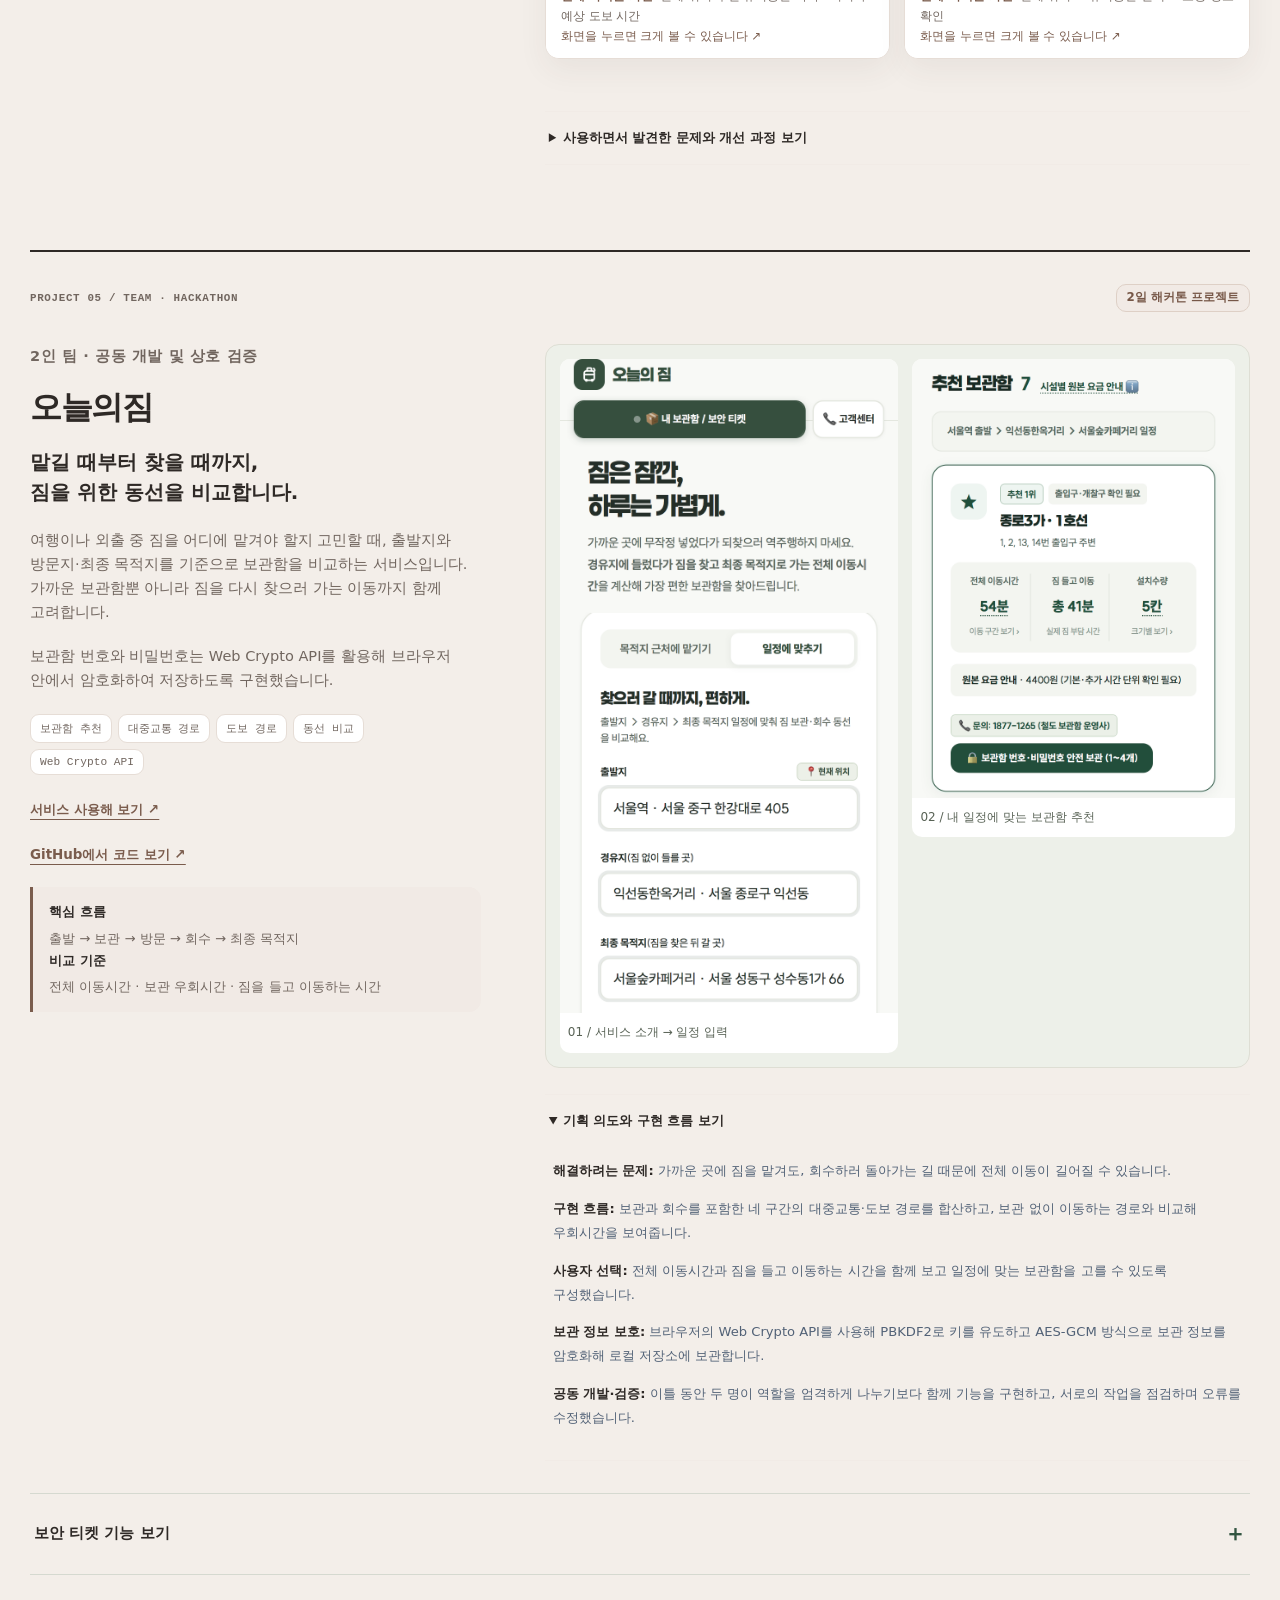
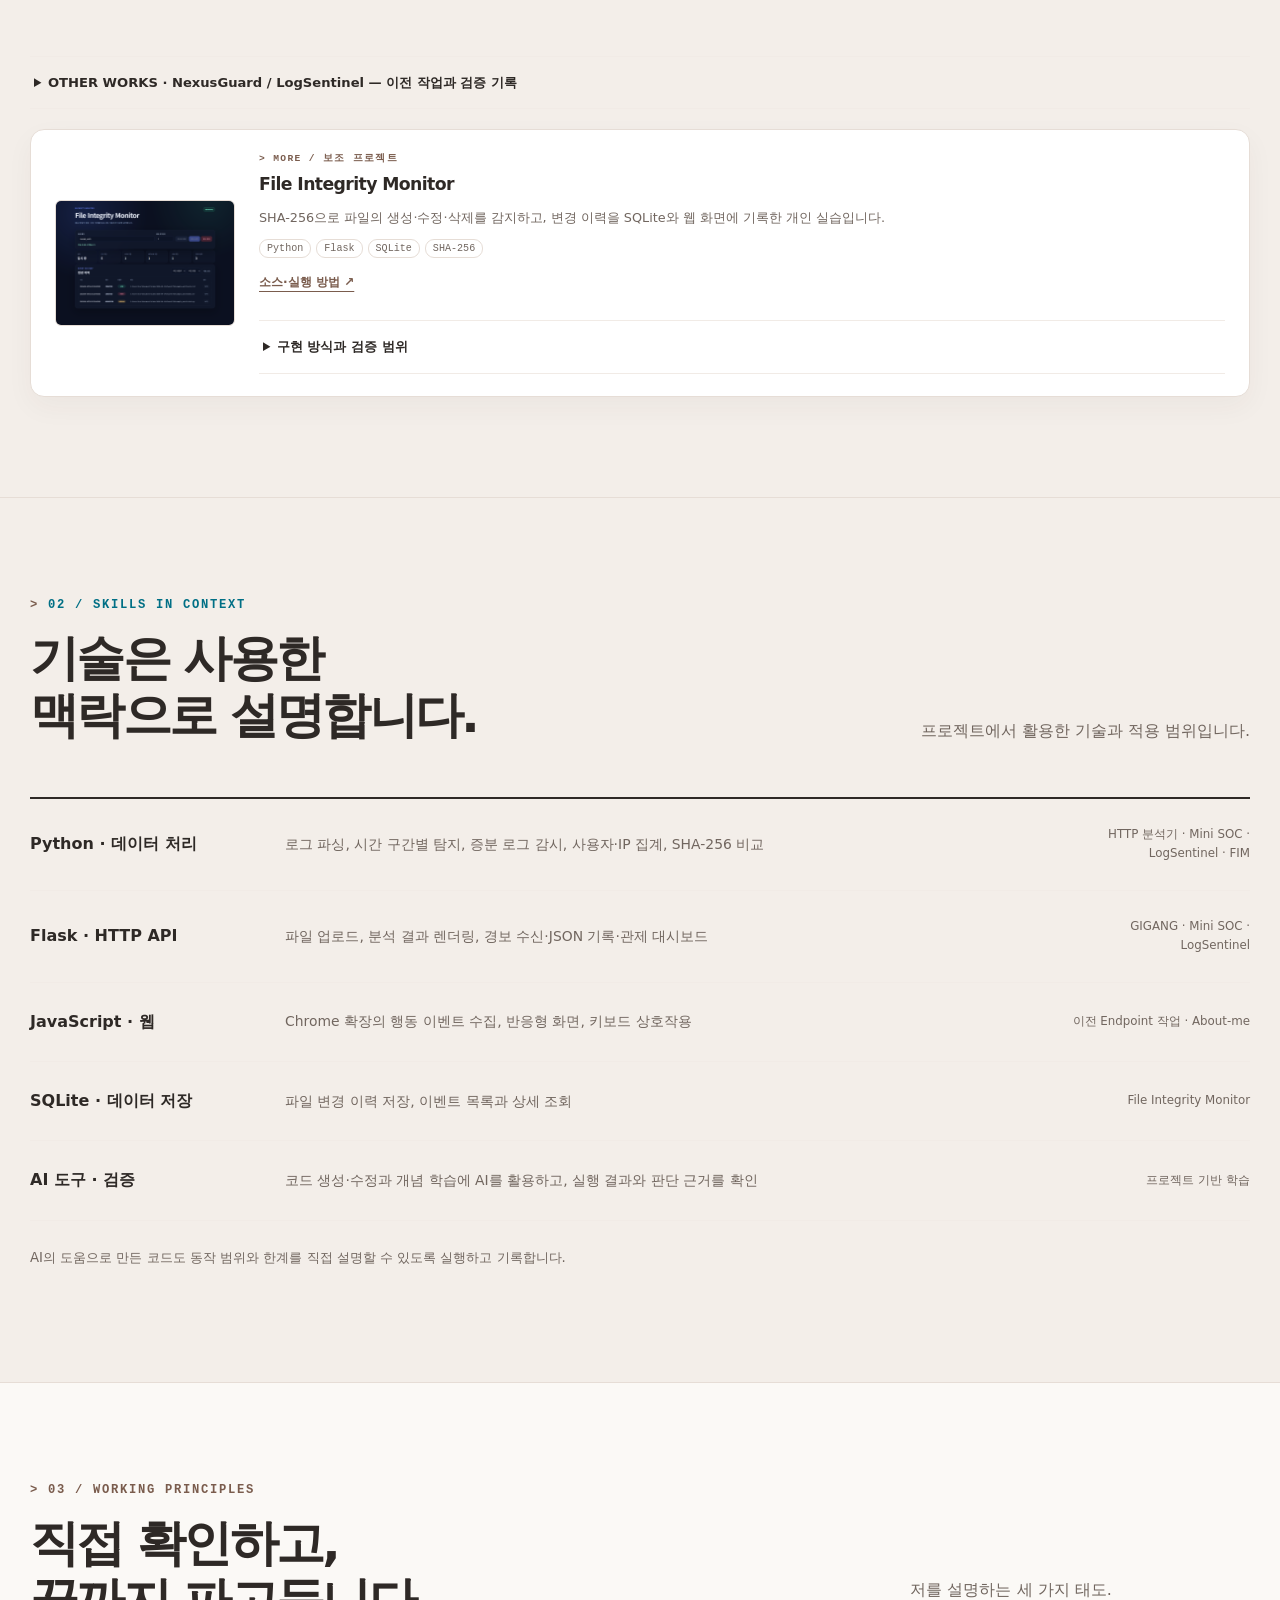
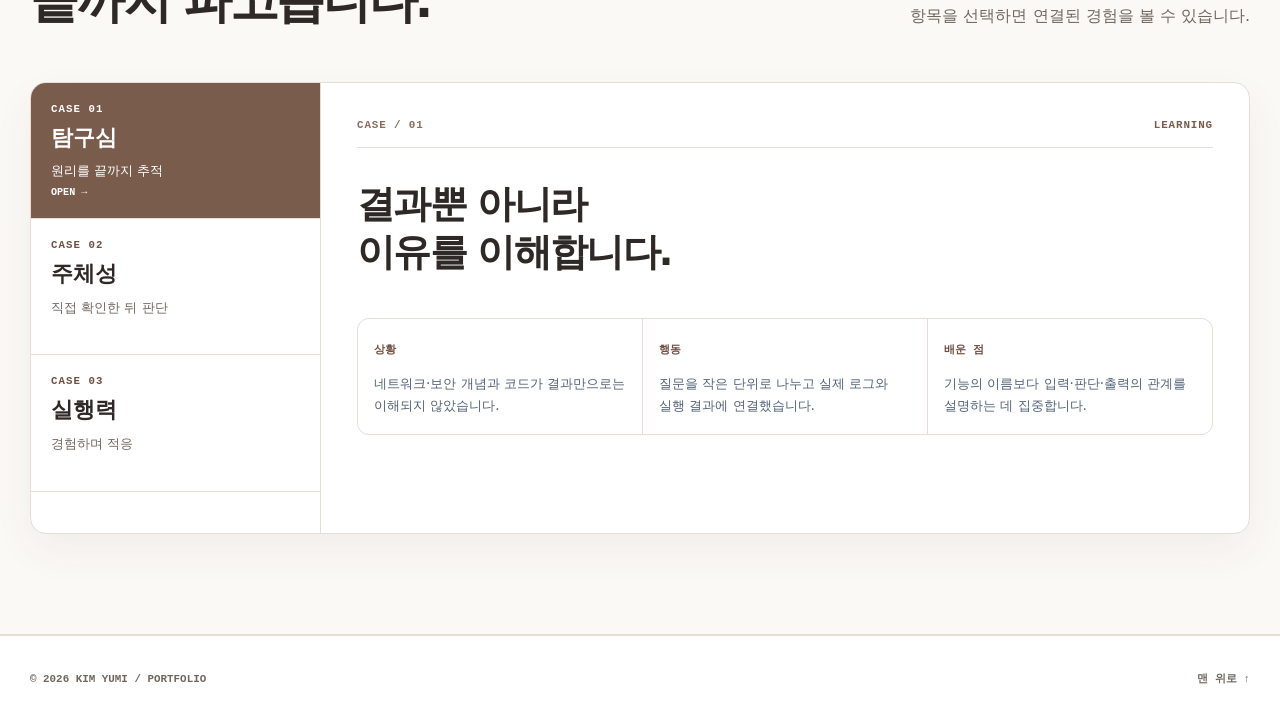
==== commit 2ecf4e42: "Add collapsible security ticket feature and screenshots to Oneurui Jim" ====
--- a/index.html
+++ b/index.html
@@ -8,7 +8,9 @@
 <meta content="김유미 | 포트폴리오" property="og:title">
 <meta content="직접 만들고 확인한 프로젝트와 문제 해결 과정을 기록합니다." property="og:description">
 <title>김유미 | 포트폴리오</title>
-<link href="styles.css?v=20261002-reviewed" rel="stylesheet"><meta content="20260914-final1" name="portfolio-build"><style>.jim-shots{display:grid;grid-template-columns:1.05fr 1fr;align-items:start;gap:14px;padding:14px;background:#edf0e9;border:1px solid #deded4;border-radius:14px}.jim-shots figure{margin:0;min-width:0;background:#fff;border-radius:10px;padding-bottom:10px;overflow:hidden}.jim-shots button{display:block;padding:0;border:0;background:#fff;width:100%;cursor:zoom-in}.jim-shots img{display:block;width:100%;height:auto}.jim-shots figcaption{padding:10px 8px 0;font-size:12px;line-height:1.6;color:#586255}@media(max-width:600px){.jim-shots{grid-template-columns:1fr;padding:10px;gap:16px}.jim-shots figure{width:100%;max-width:520px;margin:0 auto}}</style></head>
+<link href="styles.css?v=20261002-reviewed" rel="stylesheet"><meta content="20260914-final1" name="portfolio-build"><style>.jim-shots{display:grid;grid-template-columns:1.05fr 1fr;align-items:start;gap:14px;padding:14px;background:#edf0e9;border:1px solid #deded4;border-radius:14px}.jim-shots figure{margin:0;min-width:0;background:#fff;border-radius:10px;padding-bottom:10px;overflow:hidden}.jim-shots button{display:block;padding:0;border:0;background:#fff;width:100%;cursor:zoom-in}.jim-shots img{display:block;width:100%;height:auto}.jim-shots figcaption{padding:10px 8px 0;font-size:12px;line-height:1.6;color:#586255}@media(max-width:600px){.jim-shots{grid-template-columns:1fr;padding:10px;gap:16px}.jim-shots figure{width:100%;max-width:520px;margin:0 auto}}</style><style>.vault-story{margin-top:32px;padding:26px 0;border-top:1px solid #d5d9d0}.vault-heading h4{font-size:24px;line-height:1.4;margin:8px 0 12px;letter-spacing:-.04em}.vault-heading>p:not(.review-meta){font-size:14px;line-height:1.8;max-width:650px;color:#596359}.vault-grid{display:grid;grid-template-columns:repeat(3,minmax(0,1fr));gap:14px;align-items:start;margin-top:22px}.vault-grid figure{margin:0;background:#eef1eb;padding:8px;border:1px solid #dce2d7;border-radius:12px}.vault-grid button{border-radius:9px;overflow:hidden}.vault-grid img{display:block;width:100%;height:auto}.vault-grid figcaption{padding:12px 4px 4px;font-size:12px;line-height:1.6}.vault-grid figcaption span{display:block;font-size:11px;color:#637063;margin-top:4px}.vault-note{font-size:12px;color:#637063;line-height:1.8;margin-top:20px}@media(max-width:600px){.vault-grid{grid-template-columns:1fr}.vault-grid figure{max-width:360px;margin:auto}}
+#jim-security{scroll-margin-top:88px}html{scroll-behavior:smooth}@media(prefers-reduced-motion:reduce){html{scroll-behavior:auto}}
+.vault-disclosure{padding:0;border-bottom:1px solid #d5d9d0}.vault-disclosure>summary{display:flex;align-items:center;justify-content:space-between;gap:16px;list-style:none;cursor:pointer;padding:22px 4px;font-size:15px;font-weight:700}.vault-disclosure>summary::-webkit-details-marker{display:none}.vault-toggle::before{content:"＋";font-size:22px;color:#315440}.vault-disclosure[open] .vault-toggle::before{content:"−"}.vault-disclosure[open]>summary{border-bottom:1px solid #dce2d7}.vault-content{padding:24px 0}.vault-disclosure>summary:hover{color:#315440}.vault-disclosure>summary:focus-visible{outline:2px solid #315440;outline-offset:3px}</style></head>
 <body>
 <a class="skip-link" href="#main">본문으로 바로가기</a>
 <header class="site-header">
@@ -92,7 +94,7 @@
 </div>
 </div>
 </article>
-<article class="project" id="oneurui-jim"><div class="project-topline"><span>PROJECT 05 / TEAM · HACKATHON</span><span class="status-pill">2일 해커톤 프로젝트</span></div><div class="project-layout"><div class="project-intro"><p class="review-meta">2인 팀 · 공동 개발 및 상호 검증</p><h3>오늘의짐</h3><p class="project-lead">맡길 때부터 찾을 때까지,<br>짐을 위한 동선을 비교합니다.</p><p>여행이나 외출 중 짐을 어디에 맡겨야 할지 고민할 때, 출발지와 방문지·최종 목적지를 기준으로 보관함을 비교하는 서비스입니다. 가까운 보관함뿐 아니라 짐을 다시 찾으러 가는 이동까지 함께 고려합니다.</p><p>보관함 번호와 비밀번호는 Web Crypto API를 활용해 브라우저 안에서 암호화하여 저장하도록 구현했습니다.</p><ul class="tech-tags"><li>보관함 추천</li><li>대중교통 경로</li><li>도보 경로</li><li>동선 비교</li><li>Web Crypto API</li></ul><p><a class="text-link" href="https://oneurui-jim.vercel.app" target="_blank" rel="noopener">서비스 사용해 보기 ↗</a></p><a class="text-link" href="https://github.com/youmjjang/oneurui-jim" target="_blank" rel="noopener">GitHub에서 코드 보기 ↗</a><div class="role-note"><strong>핵심 흐름</strong>출발 → 보관 → 방문 → 회수 → 최종 목적지<br><strong>비교 기준</strong>전체 이동시간 · 보관 우회시간 · 짐을 들고 이동하는 시간</div></div><div class="project-evidence"><div class="jim-shots"><figure><button class="shot-open" type="button" aria-label="오늘의짐 검색 화면 크게 보기"><img src="assets/jim-search.png" alt="오늘의짐 일정과 보관 조건 입력 화면"></button><figcaption>01 / 서비스 소개 → 일정 입력</figcaption></figure><figure><button class="shot-open" type="button" aria-label="오늘의짐 추천 결과 크게 보기"><img src="assets/jim-results.png" alt="오늘의짐 보관함 추천과 이동시간 비교 결과"></button><figcaption>02 / 내 일정에 맞는 보관함 추천</figcaption></figure></div><details class="project-detail" open><summary>기획 의도와 구현 흐름 보기</summary><div><p><strong>해결하려는 문제:</strong> 가까운 곳에 짐을 맡겨도, 회수하러 돌아가는 길 때문에 전체 이동이 길어질 수 있습니다.</p><p><strong>구현 흐름:</strong> 보관과 회수를 포함한 네 구간의 대중교통·도보 경로를 합산하고, 보관 없이 이동하는 경로와 비교해 우회시간을 보여줍니다.</p><p><strong>사용자 선택:</strong> 전체 이동시간과 짐을 들고 이동하는 시간을 함께 보고 일정에 맞는 보관함을 고를 수 있도록 구성했습니다.</p><p><strong>보관 정보 보호:</strong> 브라우저의 Web Crypto API를 사용해 PBKDF2로 키를 유도하고 AES-GCM 방식으로 보관 정보를 암호화해 로컬 저장소에 보관합니다.</p><p><strong>공동 개발·검증:</strong> 이틀 동안 두 명이 역할을 엄격하게 나누기보다 함께 기능을 구현하고, 서로의 작업을 점검하며 오류를 수정했습니다.</p></div></details></div></div></article><details id="other-works" class="project-detail"><summary>OTHER WORKS · NexusGuard / LogSentinel — 이전 작업과 검증 기록</summary><article class="project" id="nexusguard">
+<article class="project" id="oneurui-jim"><div class="project-topline"><span>PROJECT 05 / TEAM · HACKATHON</span><span class="status-pill">2일 해커톤 프로젝트</span></div><div class="project-layout"><div class="project-intro"><p class="review-meta">2인 팀 · 공동 개발 및 상호 검증</p><h3>오늘의짐</h3><p class="project-lead">맡길 때부터 찾을 때까지,<br>짐을 위한 동선을 비교합니다.</p><p>여행이나 외출 중 짐을 어디에 맡겨야 할지 고민할 때, 출발지와 방문지·최종 목적지를 기준으로 보관함을 비교하는 서비스입니다. 가까운 보관함뿐 아니라 짐을 다시 찾으러 가는 이동까지 함께 고려합니다.</p><p>보관함 번호와 비밀번호는 Web Crypto API를 활용해 브라우저 안에서 암호화하여 저장하도록 구현했습니다.</p><ul class="tech-tags"><li>보관함 추천</li><li>대중교통 경로</li><li>도보 경로</li><li>동선 비교</li><li>Web Crypto API</li></ul><p><a class="text-link" href="https://oneurui-jim.vercel.app" target="_blank" rel="noopener">서비스 사용해 보기 ↗</a></p><a class="text-link" href="https://github.com/youmjjang/oneurui-jim" target="_blank" rel="noopener">GitHub에서 코드 보기 ↗</a><div class="role-note"><strong>핵심 흐름</strong>출발 → 보관 → 방문 → 회수 → 최종 목적지<br><strong>비교 기준</strong>전체 이동시간 · 보관 우회시간 · 짐을 들고 이동하는 시간</div></div><div class="project-evidence"><div class="jim-shots"><figure><button class="shot-open" type="button" aria-label="오늘의짐 검색 화면 크게 보기"><img src="assets/jim-search.png" alt="오늘의짐 일정과 보관 조건 입력 화면"></button><figcaption>01 / 서비스 소개 → 일정 입력</figcaption></figure><figure><button class="shot-open" type="button" aria-label="오늘의짐 추천 결과 크게 보기"><img src="assets/jim-results.png" alt="오늘의짐 보관함 추천과 이동시간 비교 결과"></button><figcaption>02 / 내 일정에 맞는 보관함 추천</figcaption></figure></div><details class="project-detail" open><summary>기획 의도와 구현 흐름 보기</summary><div><p><strong>해결하려는 문제:</strong> 가까운 곳에 짐을 맡겨도, 회수하러 돌아가는 길 때문에 전체 이동이 길어질 수 있습니다.</p><p><strong>구현 흐름:</strong> 보관과 회수를 포함한 네 구간의 대중교통·도보 경로를 합산하고, 보관 없이 이동하는 경로와 비교해 우회시간을 보여줍니다.</p><p><strong>사용자 선택:</strong> 전체 이동시간과 짐을 들고 이동하는 시간을 함께 보고 일정에 맞는 보관함을 고를 수 있도록 구성했습니다.</p><p><strong>보관 정보 보호:</strong> 브라우저의 Web Crypto API를 사용해 PBKDF2로 키를 유도하고 AES-GCM 방식으로 보관 정보를 암호화해 로컬 저장소에 보관합니다.</p><p><strong>공동 개발·검증:</strong> 이틀 동안 두 명이 역할을 엄격하게 나누기보다 함께 기능을 구현하고, 서로의 작업을 점검하며 오류를 수정했습니다.</p></div></details></div></div><details class="vault-story vault-disclosure" id="jim-security"><summary>보안 티켓 기능 보기 <span class="vault-toggle" aria-hidden="true"></span></summary><div class="vault-content"><div class="vault-heading"><p class="review-meta">SECURITY / 기기 내 암호화 보관</p><h4>보관함 비밀번호도,<br>찾을 때까지 관리합니다.</h4><p>보관함 번호와 비밀번호는 본인 PIN으로 암호화해 브라우저에 저장하고, 짐을 찾은 뒤 저장 기록을 삭제하는 흐름을 연결했습니다.</p><ul class="tech-tags"><li>Web Crypto API</li><li>AES-256-GCM</li><li>PBKDF2</li></ul></div><div class="vault-grid"><figure><button class="shot-open" type="button" aria-label="01 / 암호화 티켓 저장 크게 보기"><img src="assets/vault-save.jpg" alt="오늘의짐 01 / 암호화 티켓 저장"></button><figcaption><b>01 / 암호화 티켓 저장</b><span>보관함 정보와 열람용 PIN을 입력</span></figcaption></figure><figure><button class="shot-open" type="button" aria-label="02 / PIN으로 잠금 해제 크게 보기"><img src="assets/vault-lock.jpg" alt="오늘의짐 02 / PIN으로 잠금 해제"></button><figcaption><b>02 / PIN으로 잠금 해제</b><span>저장된 비밀번호를 필요할 때 확인</span></figcaption></figure><figure><button class="shot-open" type="button" aria-label="03 / 회수 후 기록 삭제 크게 보기"><img src="assets/vault-delete.jpg" alt="오늘의짐 03 / 회수 후 기록 삭제"></button><figcaption><b>03 / 회수 후 기록 삭제</b><span>이용을 마치면 기기에 저장된 기록 삭제</span></figcaption></figure></div><p class="vault-note">보안 설계: 사물함 비밀번호를 서버에 저장하지 않고, 브라우저에서 PIN으로 키를 만들어 암호화·복호화합니다.</p></div></details></article><details id="other-works" class="project-detail"><summary>OTHER WORKS · NexusGuard / LogSentinel — 이전 작업과 검증 기록</summary><article class="project" id="nexusguard">
 <div class="project-topline"><span>OTHER WORK / TEAM · 이전 작업</span><span class="status-pill">담당 모듈 구현 · 팀 통합 진행 중</span></div>
 <div class="project-layout">
 <div class="project-intro"><h3>NexusGuard<br><span>통합 보안 관제</span></h3><p class="project-lead">브라우저의 행동을<br>분석 가능한 이벤트로.</p><p>사내 외부 서비스 사용을 여러 보안 이벤트로 연결하는 팀 프로젝트입니다. Windows Agent·Chrome 확장프로그램·로컬 경고창 영역을 담당했습니다.</p><ul class="tech-tags"><li>Python</li><li>JavaScript</li><li>Chrome MV3</li><li>HTTP API</li></ul><a class="text-link" href="https://github.com/youmjjang/nexusguard-endpoint-agent" rel="noopener noreferrer" target="_blank">담당 모듈 소스·실행 방법 ↗</a><div class="role-note"><strong>내 담당</strong>Windows Agent · Chrome 확장 · 로컬 경고창<br><strong style="margin-top:10px">프로젝트 실행 화면</strong>샘플 이벤트 15건 분석<br>우선 검토 2대 · 관찰 2대 · 정상 5대</div><p class="scope-note">이전 작업의 구현·검증 기록입니다. 현재 GIGANG의 역할과 기능을 이 기록으로 대체하지 않습니다.</p></div>
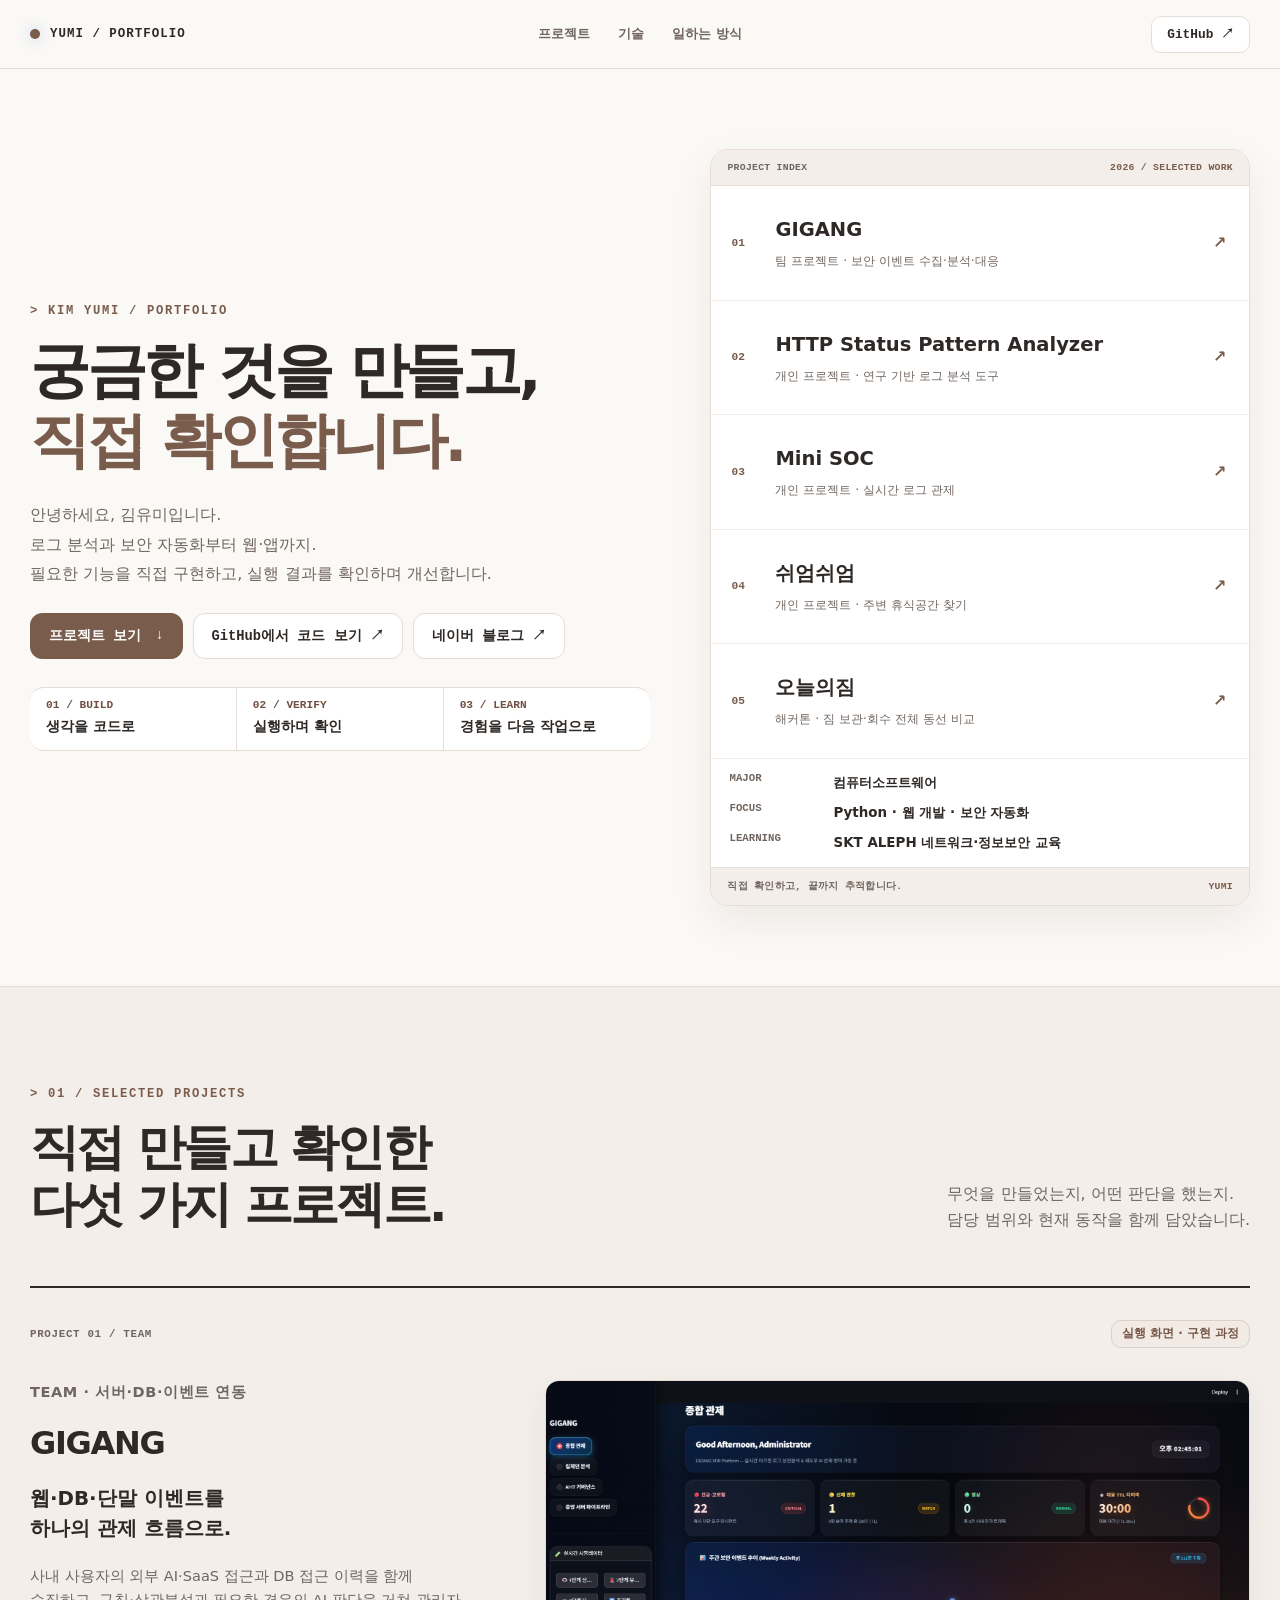
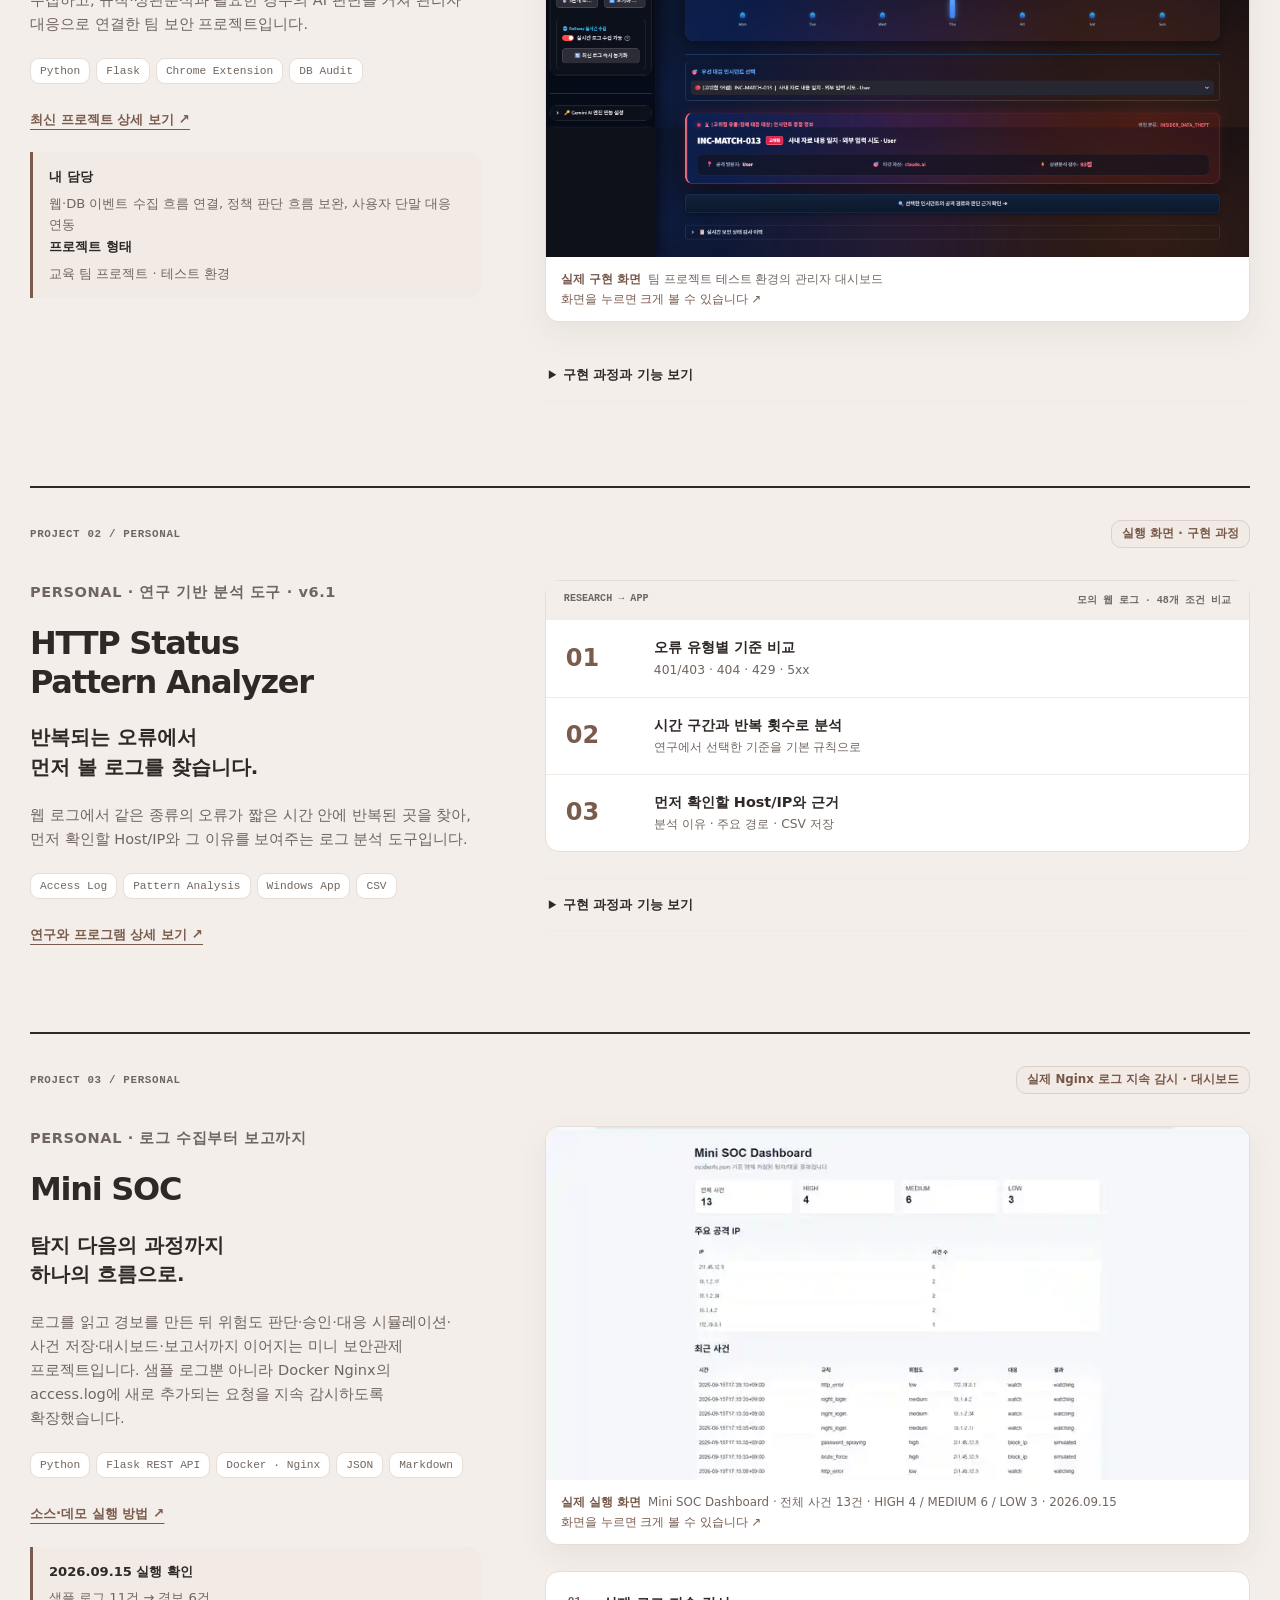
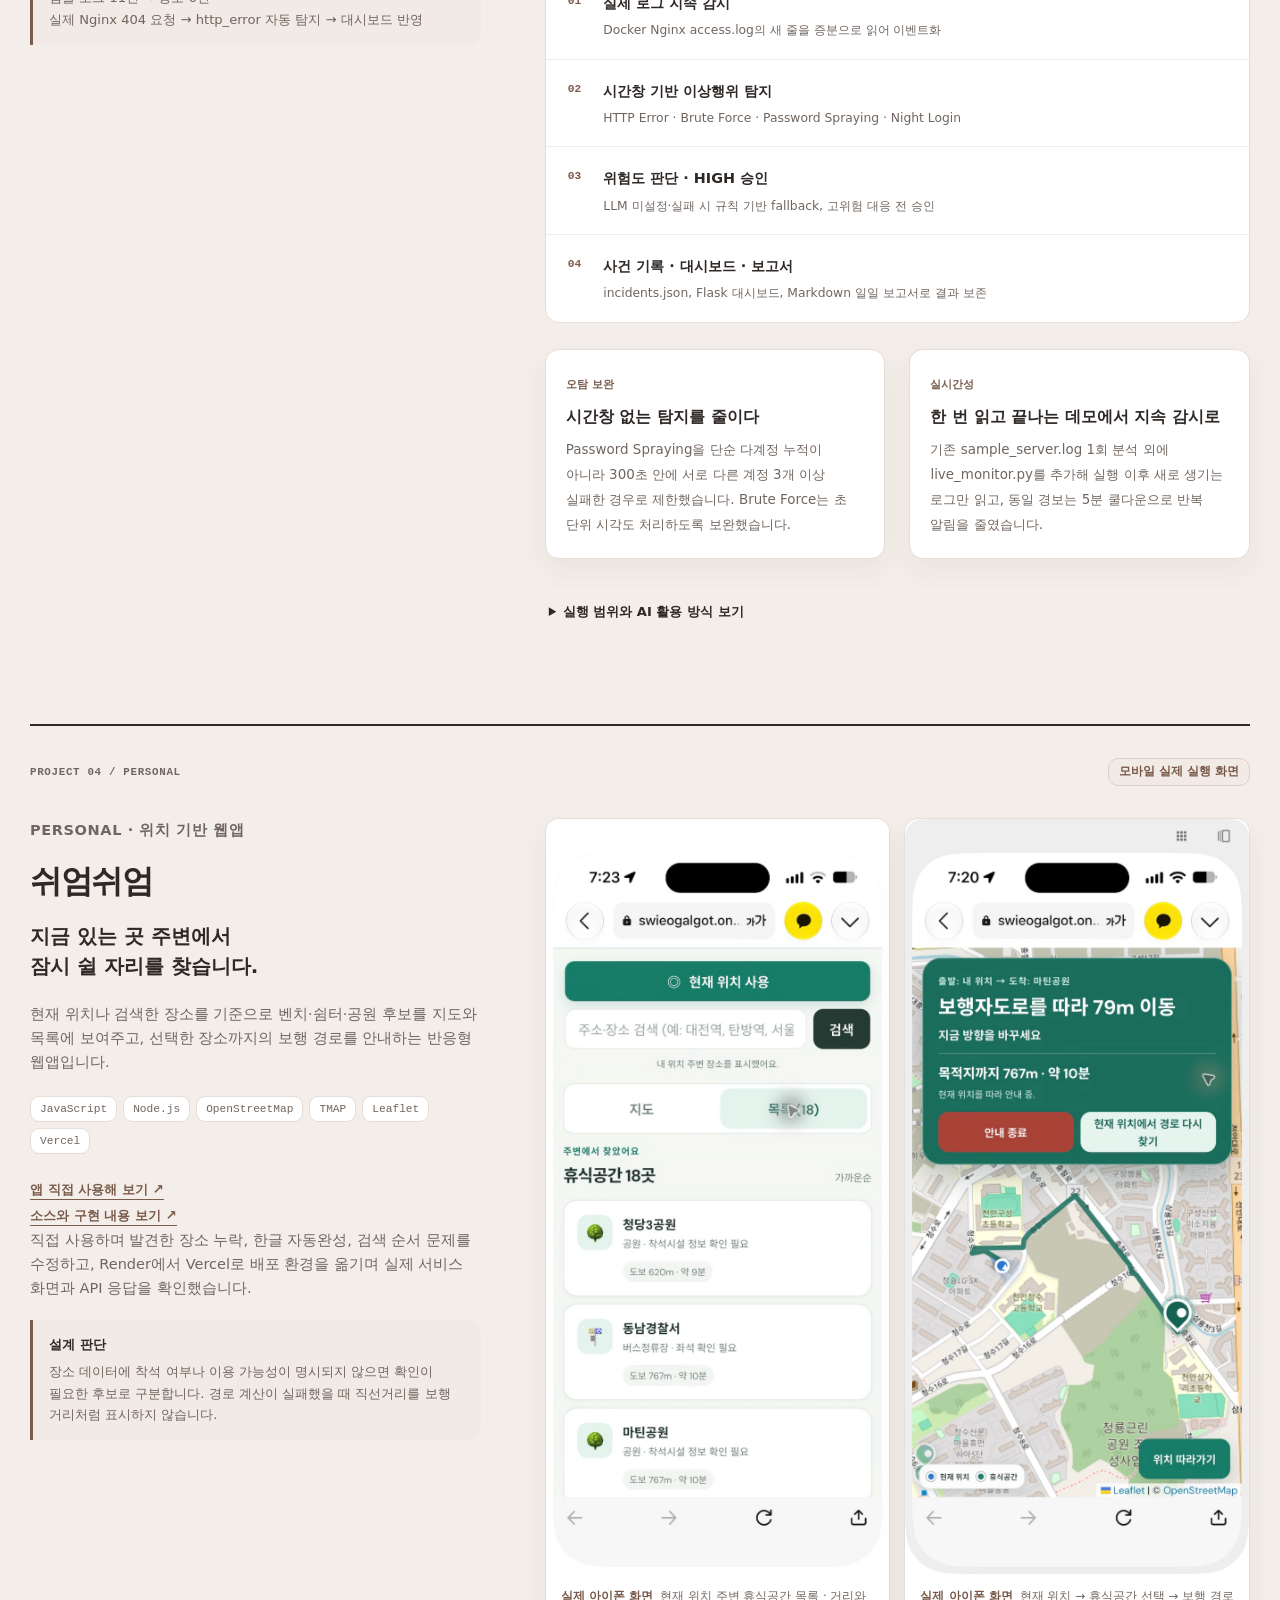
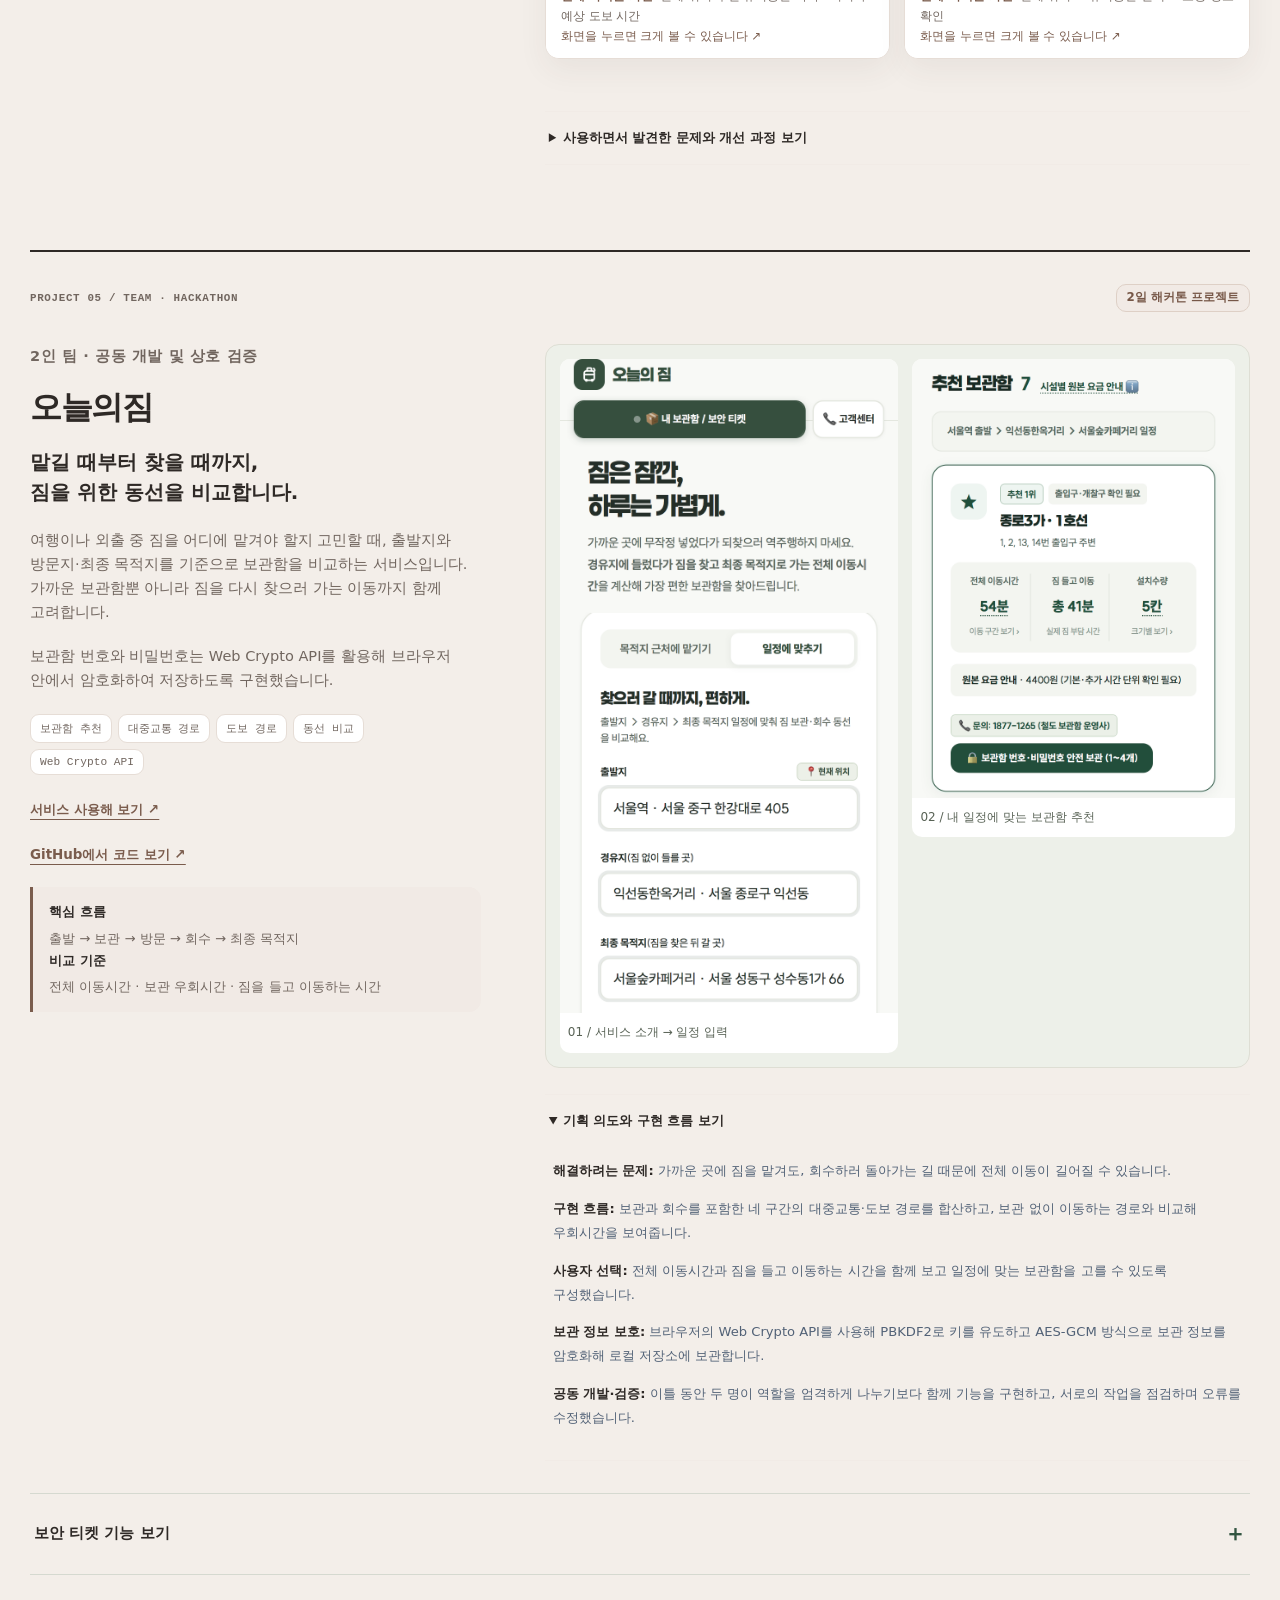
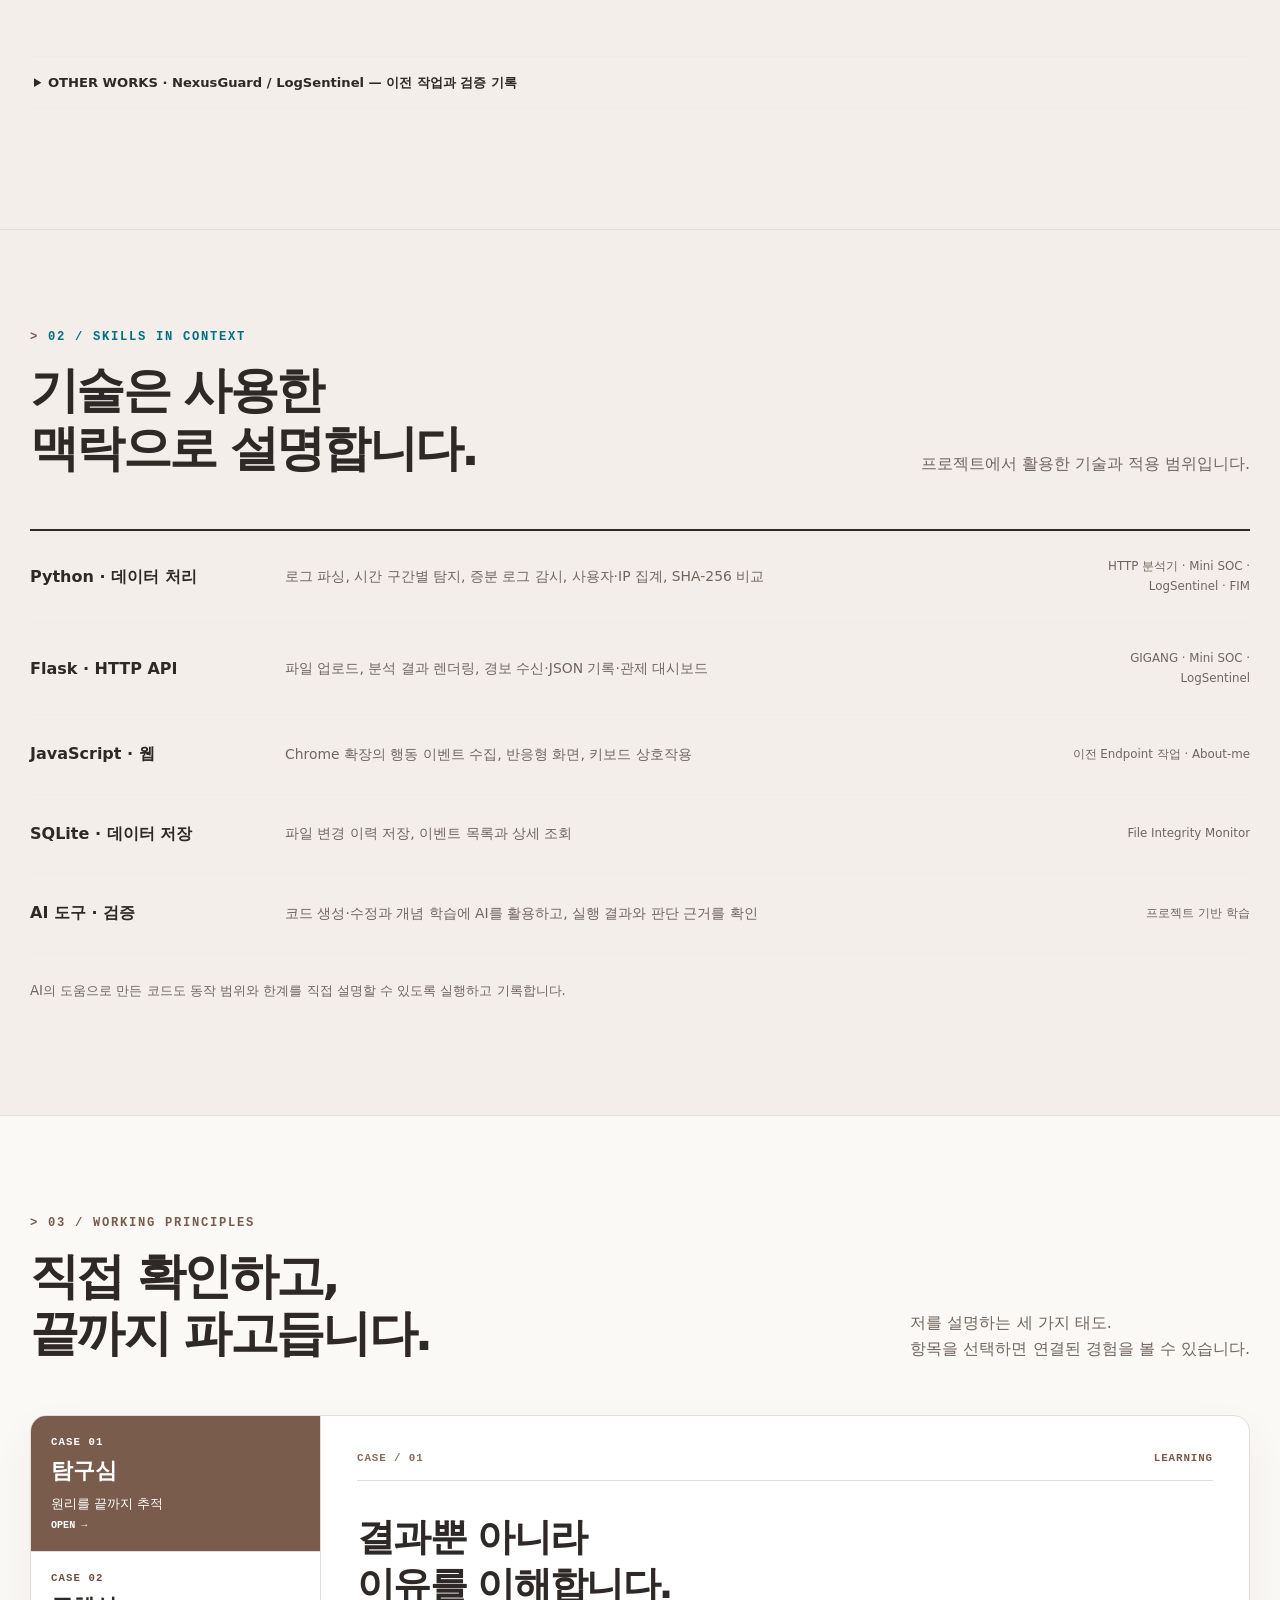
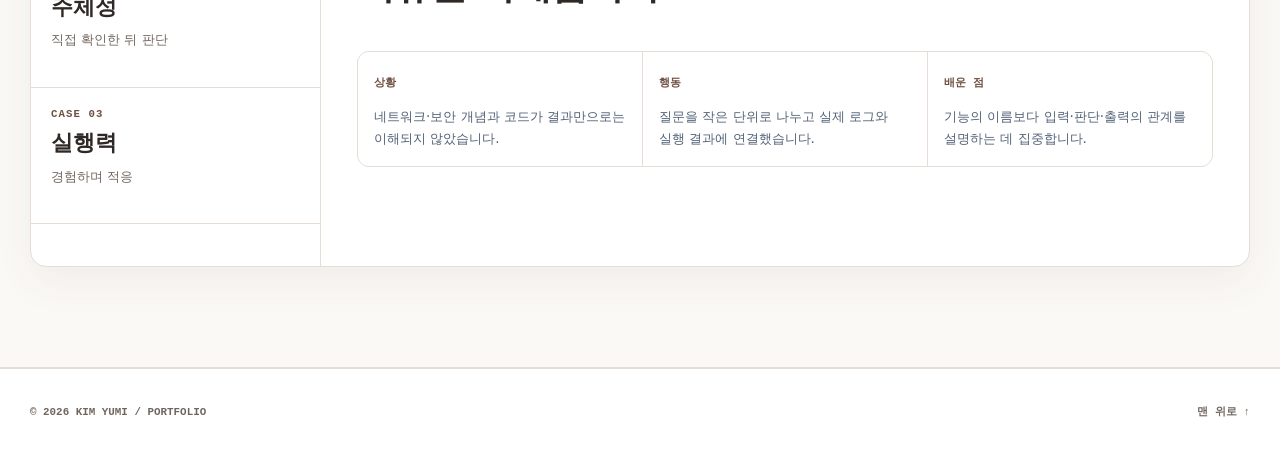
==== commit 6a6e3b54: "Remove File Integrity Monitor supplemental card from portfolio" ====
--- a/index.html
+++ b/index.html
@@ -115,7 +115,7 @@
 </div>
 </div>
 </article></details><div class="support-grid">
-<article class="support-card"><figure class="project-screenshot"><button aria-label="File Integrity Monitor 실제 감시 화면: 파일 생성 2건과 수정 1건 탐지 크게 보기" class="shot-open" type="button"><img alt="File Integrity Monitor 실제 감시 화면: 파일 생성 2건과 수정 1건 탐지" loading="lazy" src="assets/file-integrity-20260914.png"></button><figcaption><b class="capture-tag">실제 실행 화면</b>샘플 파일 생성 2건·수정 1건 감지 · 2026.09.14<span>화면을 누르면 크게 볼 수 있습니다 ↗</span></figcaption></figure><div class="support-copy"><p class="command">MORE / 보조 프로젝트</p><h3>File Integrity Monitor</h3><p>SHA-256으로 파일의 생성·수정·삭제를 감지하고, 변경 이력을 SQLite와 웹 화면에 기록한 개인 실습입니다.</p><ul class="tech-tags"><li>Python</li><li>Flask</li><li>SQLite</li><li>SHA-256</li></ul><a class="text-link" href="https://github.com/youmjjang/File-Integrity-Monitor-Web" rel="noopener noreferrer" target="_blank">소스·실행 방법 ↗</a><details class="project-detail"><summary>구현 방식과 검증 범위</summary><div><p>파일별 SHA-256 값을 비교해 생성·수정·삭제를 구분하고, 변경 이력을 SQLite에 저장해 Flask 화면에서 조회합니다.</p><p><strong>화면 근거:</strong> 현재 캡처는 샘플 파일 생성 2건·수정 1건을 보여줍니다. 삭제 감지는 기능 설명에 포함되지만 이 캡처만으로 삭제 테스트 결과까지 입증하지는 않습니다.</p></div></details></div></article>
+
 </div>
 </div>
 </section>
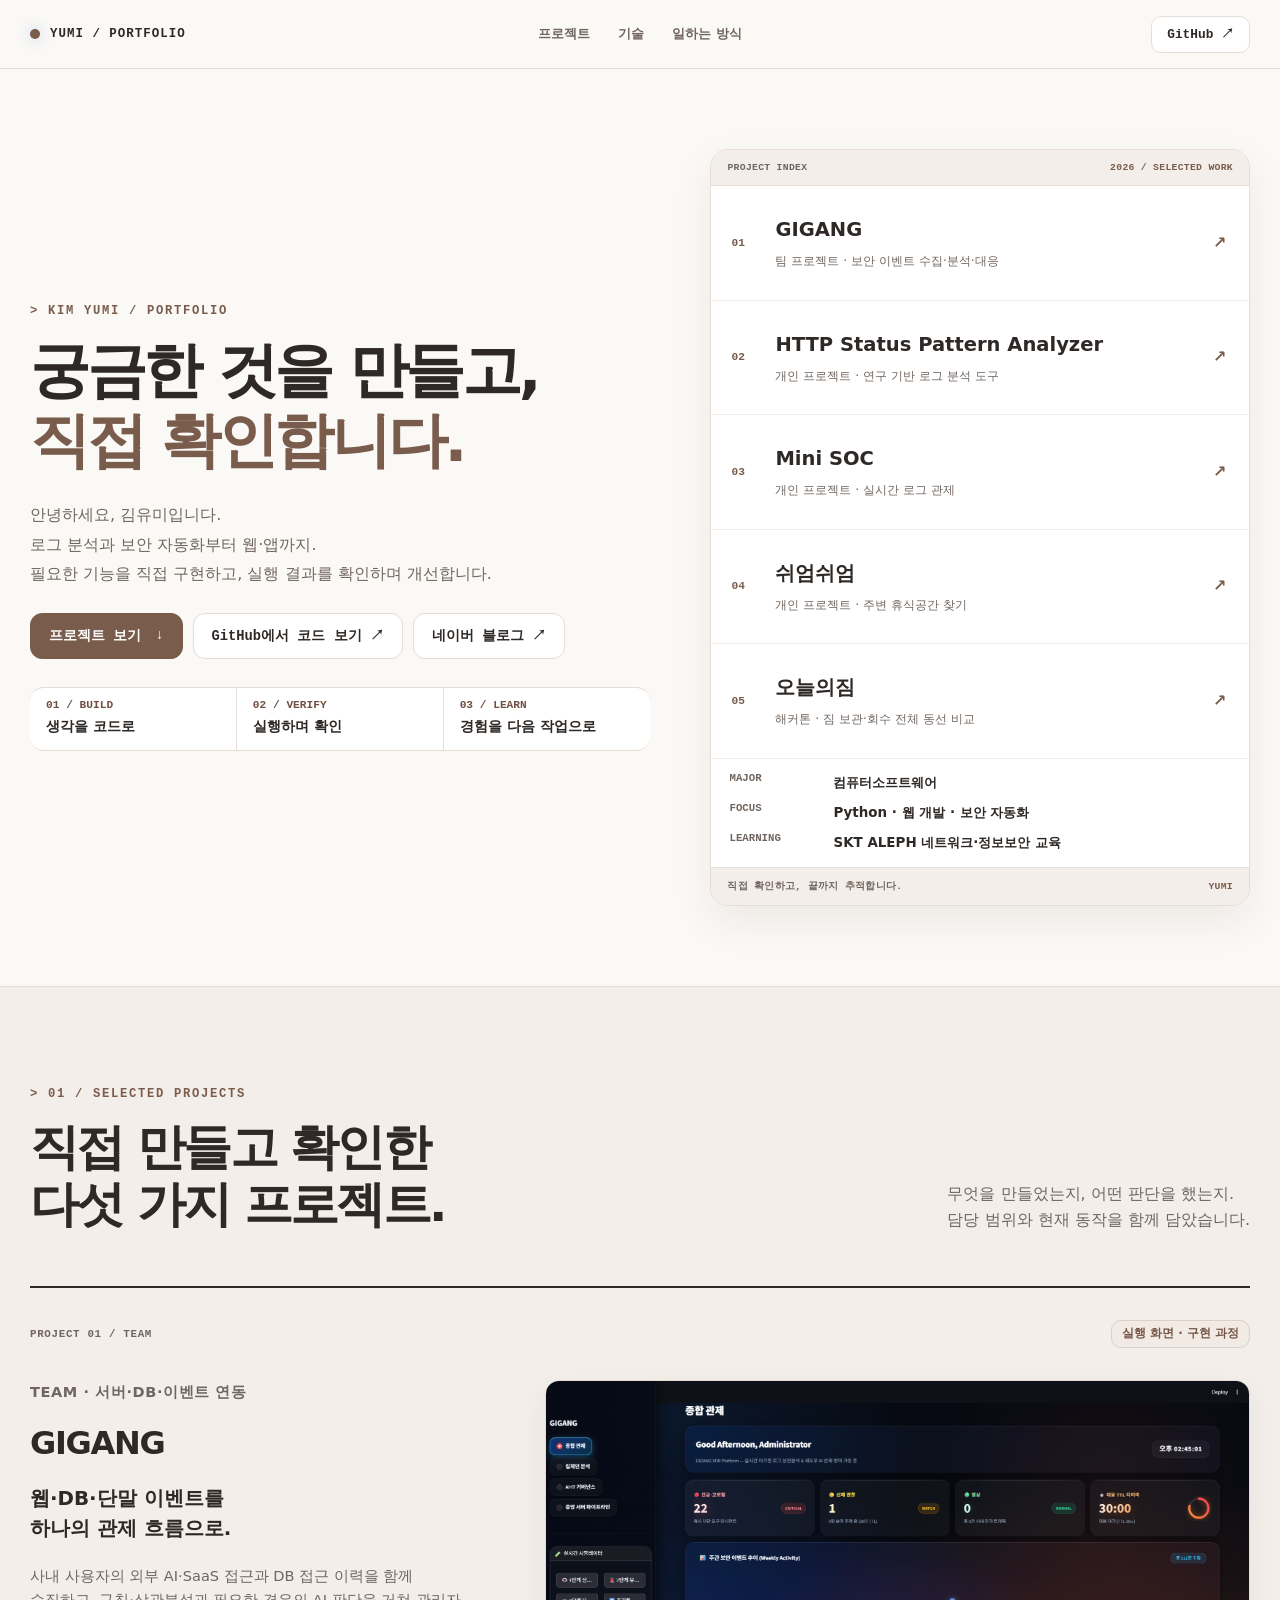
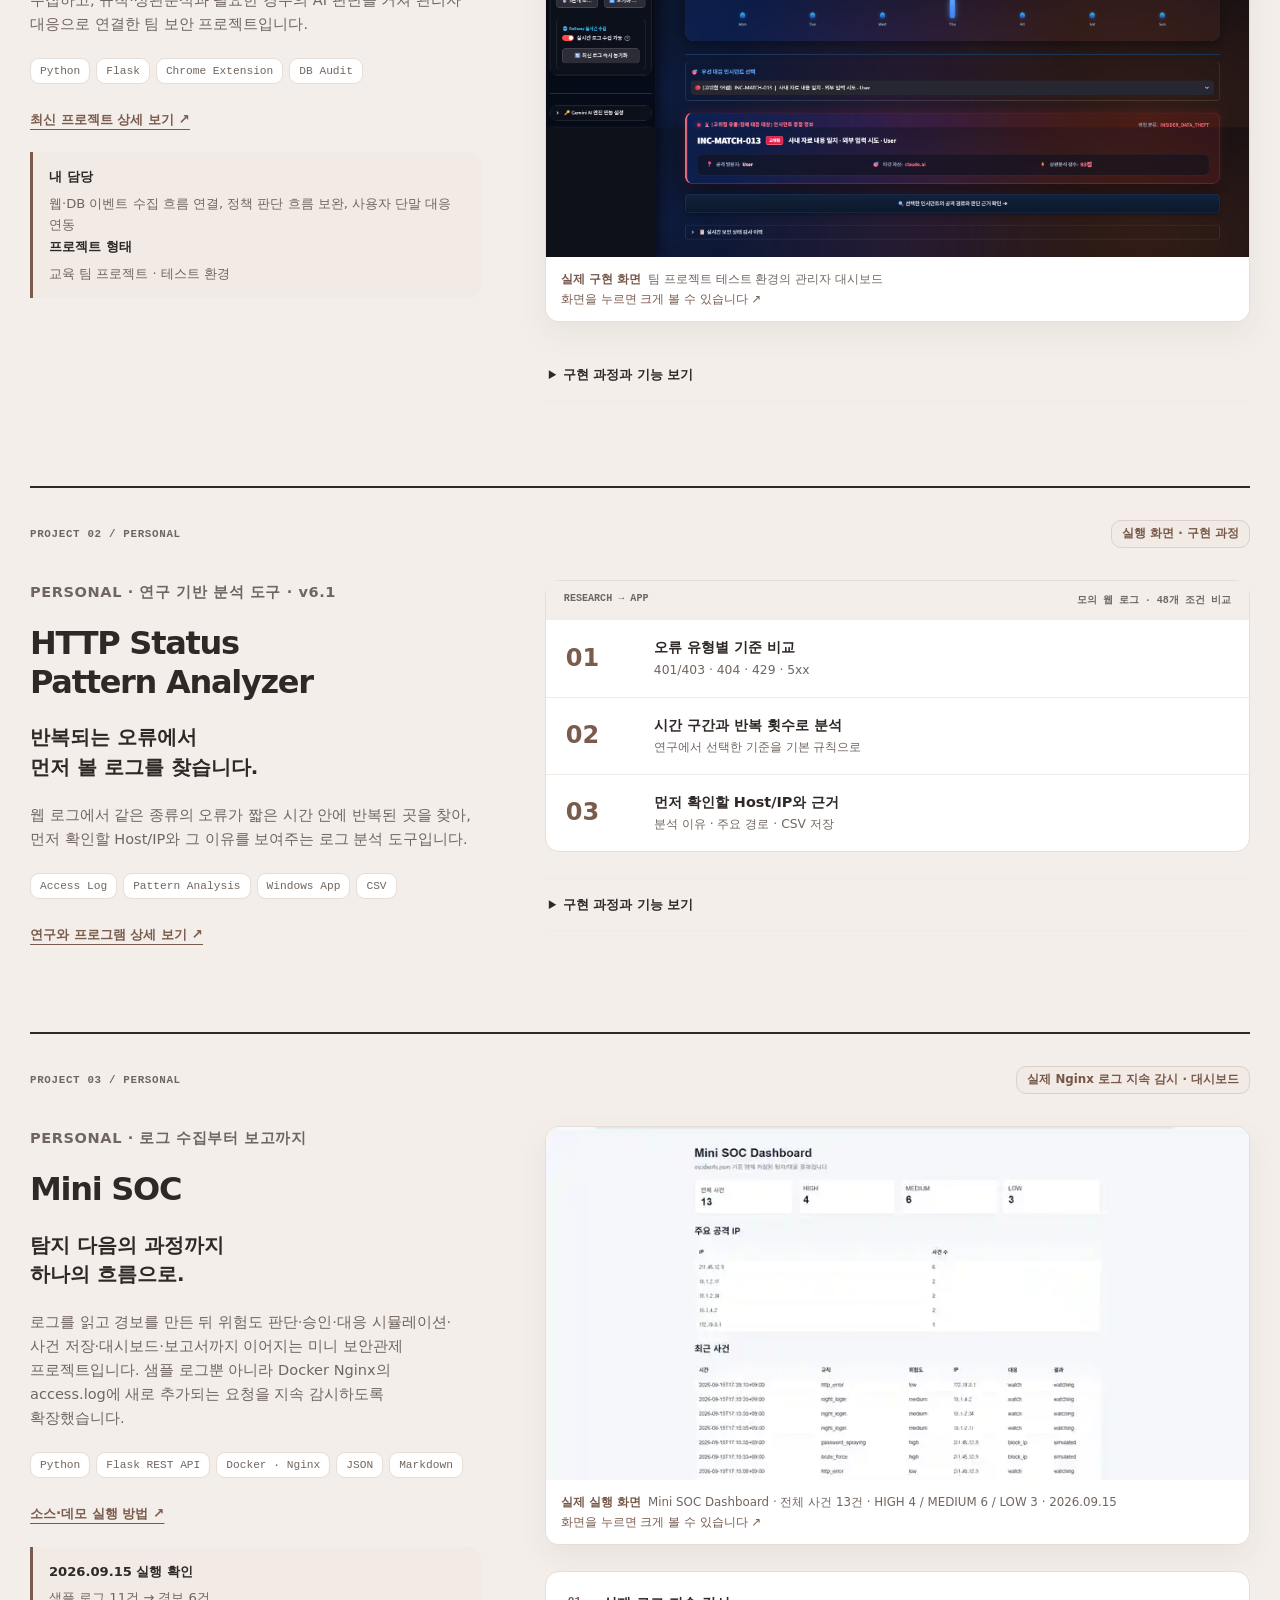
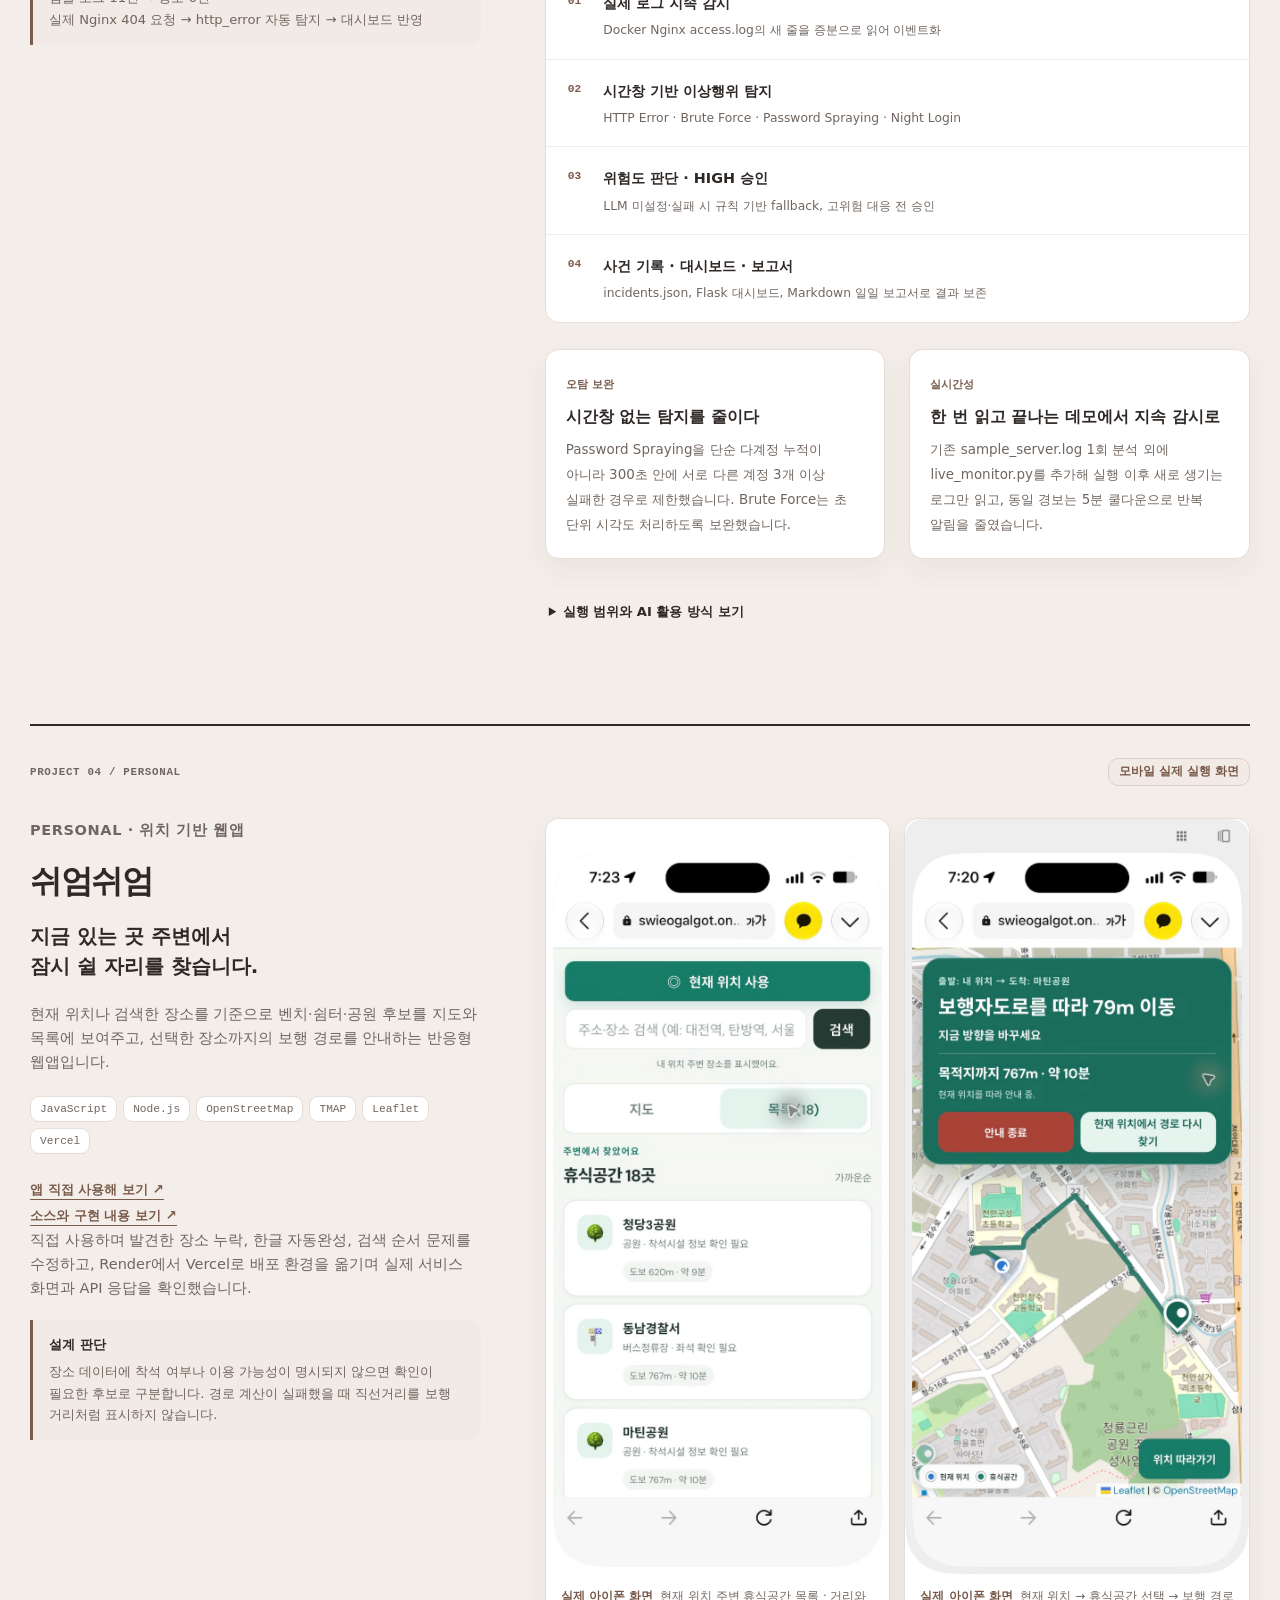
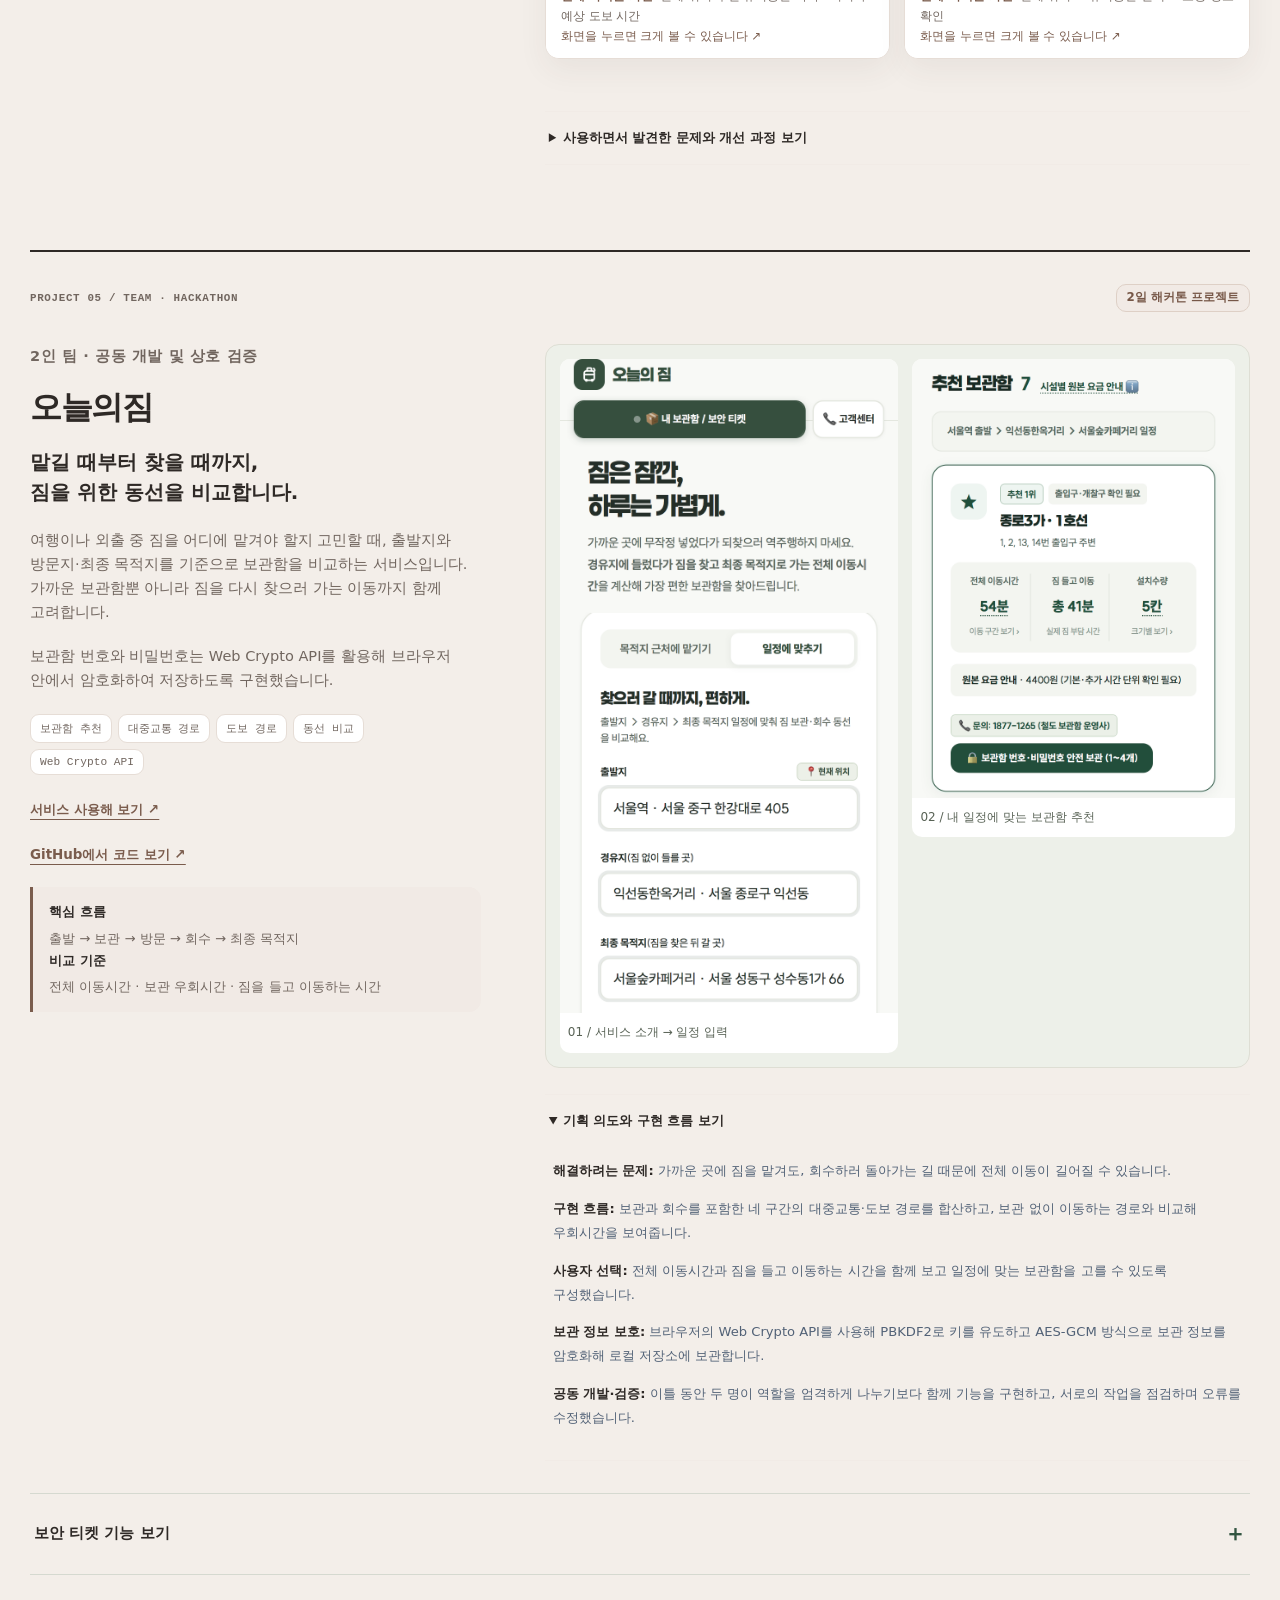
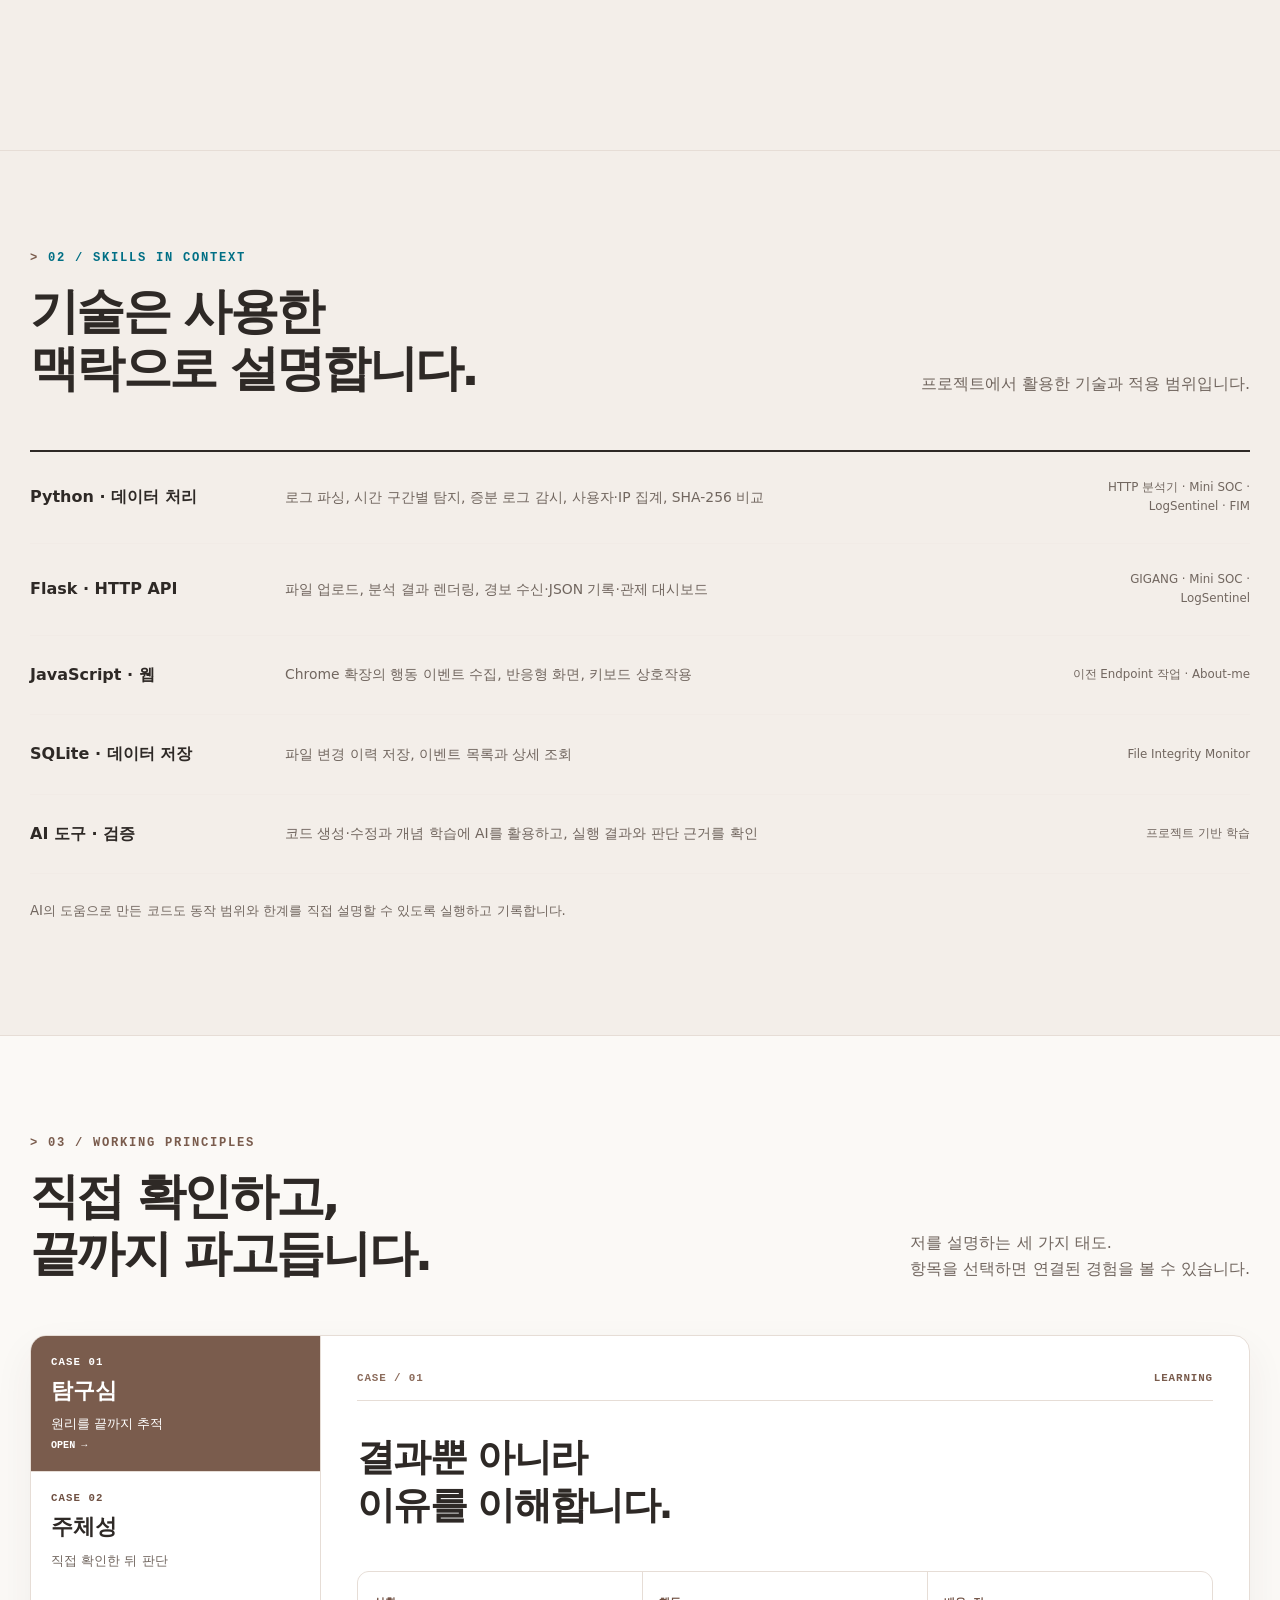
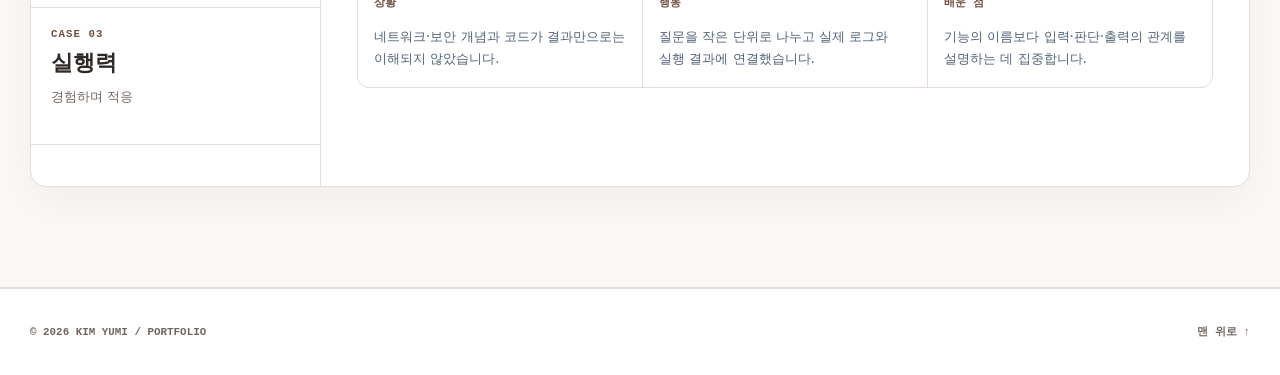
==== commit bc803b4b: "Remove entire Other Works section including NexusGuard and LogSentinel" ====
--- a/index.html
+++ b/index.html
@@ -94,27 +94,7 @@
 </div>
 </div>
 </article>
-<article class="project" id="oneurui-jim"><div class="project-topline"><span>PROJECT 05 / TEAM · HACKATHON</span><span class="status-pill">2일 해커톤 프로젝트</span></div><div class="project-layout"><div class="project-intro"><p class="review-meta">2인 팀 · 공동 개발 및 상호 검증</p><h3>오늘의짐</h3><p class="project-lead">맡길 때부터 찾을 때까지,<br>짐을 위한 동선을 비교합니다.</p><p>여행이나 외출 중 짐을 어디에 맡겨야 할지 고민할 때, 출발지와 방문지·최종 목적지를 기준으로 보관함을 비교하는 서비스입니다. 가까운 보관함뿐 아니라 짐을 다시 찾으러 가는 이동까지 함께 고려합니다.</p><p>보관함 번호와 비밀번호는 Web Crypto API를 활용해 브라우저 안에서 암호화하여 저장하도록 구현했습니다.</p><ul class="tech-tags"><li>보관함 추천</li><li>대중교통 경로</li><li>도보 경로</li><li>동선 비교</li><li>Web Crypto API</li></ul><p><a class="text-link" href="https://oneurui-jim.vercel.app" target="_blank" rel="noopener">서비스 사용해 보기 ↗</a></p><a class="text-link" href="https://github.com/youmjjang/oneurui-jim" target="_blank" rel="noopener">GitHub에서 코드 보기 ↗</a><div class="role-note"><strong>핵심 흐름</strong>출발 → 보관 → 방문 → 회수 → 최종 목적지<br><strong>비교 기준</strong>전체 이동시간 · 보관 우회시간 · 짐을 들고 이동하는 시간</div></div><div class="project-evidence"><div class="jim-shots"><figure><button class="shot-open" type="button" aria-label="오늘의짐 검색 화면 크게 보기"><img src="assets/jim-search.png" alt="오늘의짐 일정과 보관 조건 입력 화면"></button><figcaption>01 / 서비스 소개 → 일정 입력</figcaption></figure><figure><button class="shot-open" type="button" aria-label="오늘의짐 추천 결과 크게 보기"><img src="assets/jim-results.png" alt="오늘의짐 보관함 추천과 이동시간 비교 결과"></button><figcaption>02 / 내 일정에 맞는 보관함 추천</figcaption></figure></div><details class="project-detail" open><summary>기획 의도와 구현 흐름 보기</summary><div><p><strong>해결하려는 문제:</strong> 가까운 곳에 짐을 맡겨도, 회수하러 돌아가는 길 때문에 전체 이동이 길어질 수 있습니다.</p><p><strong>구현 흐름:</strong> 보관과 회수를 포함한 네 구간의 대중교통·도보 경로를 합산하고, 보관 없이 이동하는 경로와 비교해 우회시간을 보여줍니다.</p><p><strong>사용자 선택:</strong> 전체 이동시간과 짐을 들고 이동하는 시간을 함께 보고 일정에 맞는 보관함을 고를 수 있도록 구성했습니다.</p><p><strong>보관 정보 보호:</strong> 브라우저의 Web Crypto API를 사용해 PBKDF2로 키를 유도하고 AES-GCM 방식으로 보관 정보를 암호화해 로컬 저장소에 보관합니다.</p><p><strong>공동 개발·검증:</strong> 이틀 동안 두 명이 역할을 엄격하게 나누기보다 함께 기능을 구현하고, 서로의 작업을 점검하며 오류를 수정했습니다.</p></div></details></div></div><details class="vault-story vault-disclosure" id="jim-security"><summary>보안 티켓 기능 보기 <span class="vault-toggle" aria-hidden="true"></span></summary><div class="vault-content"><div class="vault-heading"><p class="review-meta">SECURITY / 기기 내 암호화 보관</p><h4>보관함 비밀번호도,<br>찾을 때까지 관리합니다.</h4><p>보관함 번호와 비밀번호는 본인 PIN으로 암호화해 브라우저에 저장하고, 짐을 찾은 뒤 저장 기록을 삭제하는 흐름을 연결했습니다.</p><ul class="tech-tags"><li>Web Crypto API</li><li>AES-256-GCM</li><li>PBKDF2</li></ul></div><div class="vault-grid"><figure><button class="shot-open" type="button" aria-label="01 / 암호화 티켓 저장 크게 보기"><img src="assets/vault-save.jpg" alt="오늘의짐 01 / 암호화 티켓 저장"></button><figcaption><b>01 / 암호화 티켓 저장</b><span>보관함 정보와 열람용 PIN을 입력</span></figcaption></figure><figure><button class="shot-open" type="button" aria-label="02 / PIN으로 잠금 해제 크게 보기"><img src="assets/vault-lock.jpg" alt="오늘의짐 02 / PIN으로 잠금 해제"></button><figcaption><b>02 / PIN으로 잠금 해제</b><span>저장된 비밀번호를 필요할 때 확인</span></figcaption></figure><figure><button class="shot-open" type="button" aria-label="03 / 회수 후 기록 삭제 크게 보기"><img src="assets/vault-delete.jpg" alt="오늘의짐 03 / 회수 후 기록 삭제"></button><figcaption><b>03 / 회수 후 기록 삭제</b><span>이용을 마치면 기기에 저장된 기록 삭제</span></figcaption></figure></div><p class="vault-note">보안 설계: 사물함 비밀번호를 서버에 저장하지 않고, 브라우저에서 PIN으로 키를 만들어 암호화·복호화합니다.</p></div></details></article><details id="other-works" class="project-detail"><summary>OTHER WORKS · NexusGuard / LogSentinel — 이전 작업과 검증 기록</summary><article class="project" id="nexusguard">
-<div class="project-topline"><span>OTHER WORK / TEAM · 이전 작업</span><span class="status-pill">담당 모듈 구현 · 팀 통합 진행 중</span></div>
-<div class="project-layout">
-<div class="project-intro"><h3>NexusGuard<br><span>통합 보안 관제</span></h3><p class="project-lead">브라우저의 행동을<br>분석 가능한 이벤트로.</p><p>사내 외부 서비스 사용을 여러 보안 이벤트로 연결하는 팀 프로젝트입니다. Windows Agent·Chrome 확장프로그램·로컬 경고창 영역을 담당했습니다.</p><ul class="tech-tags"><li>Python</li><li>JavaScript</li><li>Chrome MV3</li><li>HTTP API</li></ul><a class="text-link" href="https://github.com/youmjjang/nexusguard-endpoint-agent" rel="noopener noreferrer" target="_blank">담당 모듈 소스·실행 방법 ↗</a><div class="role-note"><strong>내 담당</strong>Windows Agent · Chrome 확장 · 로컬 경고창<br><strong style="margin-top:10px">프로젝트 실행 화면</strong>샘플 이벤트 15건 분석<br>우선 검토 2대 · 관찰 2대 · 정상 5대</div><p class="scope-note">이전 작업의 구현·검증 기록입니다. 현재 GIGANG의 역할과 기능을 이 기록으로 대체하지 않습니다.</p></div>
-<div class="project-evidence"><figure class="project-screenshot"><button aria-label="NexusGuard 테스트 실행: 우선 검토 2대, 관찰 2대, 정상 5대 및 85점 사례 크게 보기" class="shot-open" type="button"><img alt="NexusGuard 테스트 실행: 우선 검토 2대, 관찰 2대, 정상 5대 및 85점 사례" loading="lazy" src="assets/nexusguard-dashboard-demo.png"></button><figcaption><b class="capture-tag">대시보드 테스트 실행</b>샘플 이벤트 15건 · 우선 검토 2대 / 관찰 2대 / 정상 5대<br>내 담당: Windows Agent · Chrome 확장 · 로컬 경고<span>화면을 누르면 크게 볼 수 있습니다 ↗</span></figcaption></figure>
-<div aria-label="Chrome 확장에서 로컬 Agent를 거쳐 중앙 API로 전송" class="flow-diagram"><div><small>CAPTURE</small><strong>Chrome 확장</strong><p>웹 방문 · 파일 선택<br>붙여넣기 길이</p></div><span aria-hidden="true">→</span><div><small>ENRICH</small><strong>Windows Agent</strong><p>사용자 · PC · 시각<br>전송 실패 재시도</p></div><span aria-hidden="true">→</span><div><small>DELIVER</small><strong>중앙 API</strong><p>구조화 이벤트 전달<br>팀 분석 모듈과 연결</p></div></div>
-<div class="decision-grid"><section><span>설계 판단</span><h4>본문 대신 필요한 메타데이터</h4><p>파일 본문과 붙여넣은 원문은 전송하지 않고 파일명·크기·텍스트 길이로 이벤트를 구성했습니다.</p></section><section><span>실패 처리</span><h4>끊긴 연결을 다시 시도</h4><p>최대 200건의 임시 큐와 5초 간격 재전송을 두고, 같은 사이트의 경고는 30초 간격으로 제한했습니다.</p></section></div>
-<details class="project-detail"><summary>담당 범위와 구현 메모 보기</summary><div><p><strong>담당:</strong> 이벤트 수집, PC 식별 정보 추가, 중앙 API 전송, 로컬 경고. 팀 대시보드·중앙 서버·상관분석 엔진은 별도 담당 영역입니다.</p><p><strong>정확한 의미:</strong> 파일 선택은 업로드 시도를 나타내며 업로드 완료나 정보 유출을 확정하지 않습니다. 실제 차단은 하지 않고, 붙여넣기는 전송만 합니다. 재전송 큐는 Agent 종료 시 사라집니다.</p><p><strong>화면 기록:</strong> 원본 Streamlit 대시보드에 합성 테스트 이벤트 15건을 로컬 API로 공급하고, 기존 위험도 규칙과 분석 엔진으로 처리했습니다. 테스트 단말 9대 중 우선 검토 2대·관찰 2대·정상 5대로 집계되었고, 선택한 사례는 85점입니다. 실제 운영 활동이나 사고 건수를 뜻하지 않습니다. 테스트 실행임을 알리는 문구를 추가했으며, 점수 계산과 대시보드 구성은 원본을 사용했습니다. 팀 대시보드는 프로젝트 전체를 보여주는 화면이며, 제 담당은 Agent·Chrome 확장·로컬 경고 영역입니다.</p></div></details>
-</div>
-</div>
-</article><article class="project" id="logsentinel">
-<div class="project-topline"><span>OTHER WORK / PERSONAL</span><span class="status-pill">분석 엔진 · 웹 대시보드</span></div>
-<div class="project-layout">
-<div class="project-intro"><h3>LogSentinel</h3><p class="project-lead">많은 로그 속에서<br>확인할 이유를 찾다.</p><p>서버 인증 로그를 업로드하면 로그인 이상 패턴을 탐지하고, 공격 강도와 영향도를 종합해 웹 화면과 보고서로 제공하는 프로젝트입니다.</p><ul class="tech-tags"><li>Python</li><li>Flask</li><li>Jinja2</li><li>CSV · JSON</li><li>unittest</li></ul><a class="text-link" href="https://github.com/youmjjang/security_log_ai_agent" rel="noopener noreferrer" target="_blank">소스·탐지 기준 보기 ↗</a><div class="role-note"><strong>이번 실행 확인</strong>유효 로그 8건 · 로그인 실패 7건<br>탐지 이벤트 3건 · 위험도 HIGH 55점</div></div>
-<div class="project-evidence">
-<figure class="project-screenshot"><button aria-label="LogSentinel 실제 분석 화면: HIGH 55점, 유효 로그 8건, 실패 7건, 탐지 3건 크게 보기" class="shot-open" type="button"><img alt="LogSentinel 실제 분석 화면: HIGH 55점, 유효 로그 8건, 실패 7건, 탐지 3건" loading="lazy" src="assets/logsentinel-20260914.png"></button><figcaption><b class="capture-tag">실제 실행 화면</b>저장소 샘플 CSV 업로드 · 위험도 55/100 · 2026.09.14<span>화면을 누르면 크게 볼 수 있습니다 ↗</span></figcaption></figure><div class="analysis-board"><div class="board-head"><span>DETECTION LOGIC</span><span>규칙 기반 분석</span></div><div class="rule-row"><b>60초</b><div><strong>반복 로그인 실패</strong><span>동일 사용자에게 실패 5회 이상</span></div></div><div class="rule-row"><b>5분</b><div><strong>다중 계정 공격</strong><span>동일 IP에서 3개 이상 계정 로그인 실패</span></div></div><div class="rule-row"><b>10분</b><div><strong>실패 이후의 성공</strong><span>동일 사용자에게 3회 이상 실패 후 성공</span></div></div><div class="risk-formula"><span>공격 강도 <b>0–50</b></span><strong>+</strong><span>영향도 <b>0–50</b></span><strong>=</strong><span>종합 위험도 <b>0–100</b></span></div></div>
-<div class="decision-grid"><section><span>문제 해결</span><h4>점수에도 설명이 필요하다</h4><p>긴 로그에서 위험도가 빠르게 높아지는 문제를 살피고, 공격의 집중도와 후속 침해 징후를 구분하는 구조로 정리했습니다.</p></section><section><span>역할 분리</span><h4>탐지는 규칙, 요약은 AI 보조</h4><p>탐지와 위험도는 명시적 조건으로 계산합니다. 선택적으로 연결하는 LLM은 구조화된 결과의 자연어 요약을 맡습니다.</p></section></div>
-<details class="project-detail"><summary>오류 해결과 검증 기록 보기</summary><div><p><strong>데이터 구조 변경:</strong> 개별 score를 제거한 뒤 요약 모듈에 남은 참조로 KeyError가 발생했습니다. 호출 경로를 확인하고 종합 위험도 참조로 통일했습니다.</p><p><strong>화면과 분석 분리:</strong> 긴 로그의 그래프가 늘어지는 문제는 원본 탐지 입력을 유지하고 시각화용 데이터만 필터링해 정리했습니다.</p><p><strong>2026.09.14 재실행:</strong> 저장소의 sample_attack_logs.csv를 웹 화면에 업로드해 유효 로그 8건·로그인 실패 7건·탐지 이벤트 3건, 종합 위험도 55/100을 확인했습니다. 해당 샘플의 결과이며 탐지 정확도 지표는 아닙니다.</p></div></details>
-</div>
-</div>
-</article></details><div class="support-grid">
+<article class="project" id="oneurui-jim"><div class="project-topline"><span>PROJECT 05 / TEAM · HACKATHON</span><span class="status-pill">2일 해커톤 프로젝트</span></div><div class="project-layout"><div class="project-intro"><p class="review-meta">2인 팀 · 공동 개발 및 상호 검증</p><h3>오늘의짐</h3><p class="project-lead">맡길 때부터 찾을 때까지,<br>짐을 위한 동선을 비교합니다.</p><p>여행이나 외출 중 짐을 어디에 맡겨야 할지 고민할 때, 출발지와 방문지·최종 목적지를 기준으로 보관함을 비교하는 서비스입니다. 가까운 보관함뿐 아니라 짐을 다시 찾으러 가는 이동까지 함께 고려합니다.</p><p>보관함 번호와 비밀번호는 Web Crypto API를 활용해 브라우저 안에서 암호화하여 저장하도록 구현했습니다.</p><ul class="tech-tags"><li>보관함 추천</li><li>대중교통 경로</li><li>도보 경로</li><li>동선 비교</li><li>Web Crypto API</li></ul><p><a class="text-link" href="https://oneurui-jim.vercel.app" target="_blank" rel="noopener">서비스 사용해 보기 ↗</a></p><a class="text-link" href="https://github.com/youmjjang/oneurui-jim" target="_blank" rel="noopener">GitHub에서 코드 보기 ↗</a><div class="role-note"><strong>핵심 흐름</strong>출발 → 보관 → 방문 → 회수 → 최종 목적지<br><strong>비교 기준</strong>전체 이동시간 · 보관 우회시간 · 짐을 들고 이동하는 시간</div></div><div class="project-evidence"><div class="jim-shots"><figure><button class="shot-open" type="button" aria-label="오늘의짐 검색 화면 크게 보기"><img src="assets/jim-search.png" alt="오늘의짐 일정과 보관 조건 입력 화면"></button><figcaption>01 / 서비스 소개 → 일정 입력</figcaption></figure><figure><button class="shot-open" type="button" aria-label="오늘의짐 추천 결과 크게 보기"><img src="assets/jim-results.png" alt="오늘의짐 보관함 추천과 이동시간 비교 결과"></button><figcaption>02 / 내 일정에 맞는 보관함 추천</figcaption></figure></div><details class="project-detail" open><summary>기획 의도와 구현 흐름 보기</summary><div><p><strong>해결하려는 문제:</strong> 가까운 곳에 짐을 맡겨도, 회수하러 돌아가는 길 때문에 전체 이동이 길어질 수 있습니다.</p><p><strong>구현 흐름:</strong> 보관과 회수를 포함한 네 구간의 대중교통·도보 경로를 합산하고, 보관 없이 이동하는 경로와 비교해 우회시간을 보여줍니다.</p><p><strong>사용자 선택:</strong> 전체 이동시간과 짐을 들고 이동하는 시간을 함께 보고 일정에 맞는 보관함을 고를 수 있도록 구성했습니다.</p><p><strong>보관 정보 보호:</strong> 브라우저의 Web Crypto API를 사용해 PBKDF2로 키를 유도하고 AES-GCM 방식으로 보관 정보를 암호화해 로컬 저장소에 보관합니다.</p><p><strong>공동 개발·검증:</strong> 이틀 동안 두 명이 역할을 엄격하게 나누기보다 함께 기능을 구현하고, 서로의 작업을 점검하며 오류를 수정했습니다.</p></div></details></div></div><details class="vault-story vault-disclosure" id="jim-security"><summary>보안 티켓 기능 보기 <span class="vault-toggle" aria-hidden="true"></span></summary><div class="vault-content"><div class="vault-heading"><p class="review-meta">SECURITY / 기기 내 암호화 보관</p><h4>보관함 비밀번호도,<br>찾을 때까지 관리합니다.</h4><p>보관함 번호와 비밀번호는 본인 PIN으로 암호화해 브라우저에 저장하고, 짐을 찾은 뒤 저장 기록을 삭제하는 흐름을 연결했습니다.</p><ul class="tech-tags"><li>Web Crypto API</li><li>AES-256-GCM</li><li>PBKDF2</li></ul></div><div class="vault-grid"><figure><button class="shot-open" type="button" aria-label="01 / 암호화 티켓 저장 크게 보기"><img src="assets/vault-save.jpg" alt="오늘의짐 01 / 암호화 티켓 저장"></button><figcaption><b>01 / 암호화 티켓 저장</b><span>보관함 정보와 열람용 PIN을 입력</span></figcaption></figure><figure><button class="shot-open" type="button" aria-label="02 / PIN으로 잠금 해제 크게 보기"><img src="assets/vault-lock.jpg" alt="오늘의짐 02 / PIN으로 잠금 해제"></button><figcaption><b>02 / PIN으로 잠금 해제</b><span>저장된 비밀번호를 필요할 때 확인</span></figcaption></figure><figure><button class="shot-open" type="button" aria-label="03 / 회수 후 기록 삭제 크게 보기"><img src="assets/vault-delete.jpg" alt="오늘의짐 03 / 회수 후 기록 삭제"></button><figcaption><b>03 / 회수 후 기록 삭제</b><span>이용을 마치면 기기에 저장된 기록 삭제</span></figcaption></figure></div><p class="vault-note">보안 설계: 사물함 비밀번호를 서버에 저장하지 않고, 브라우저에서 PIN으로 키를 만들어 암호화·복호화합니다.</p></div></details></article><div class="support-grid">
 
 </div>
 </div>
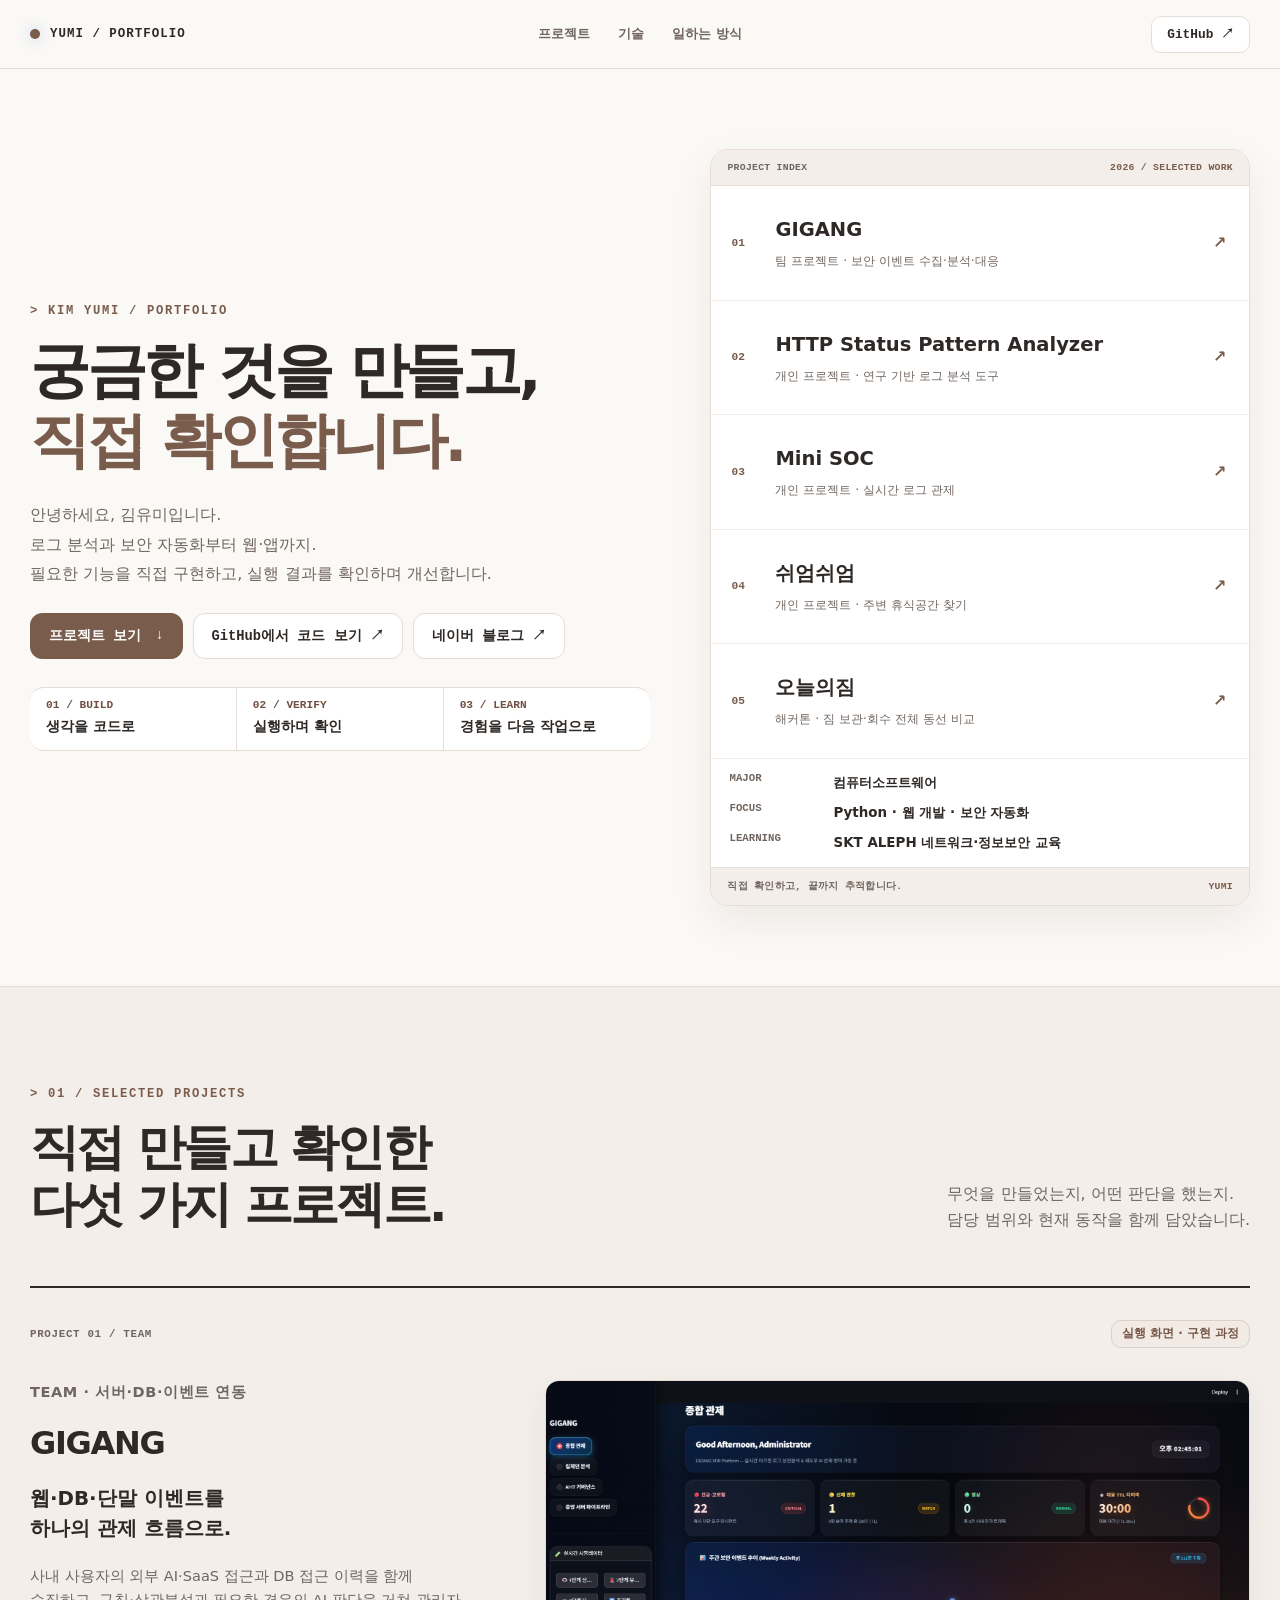
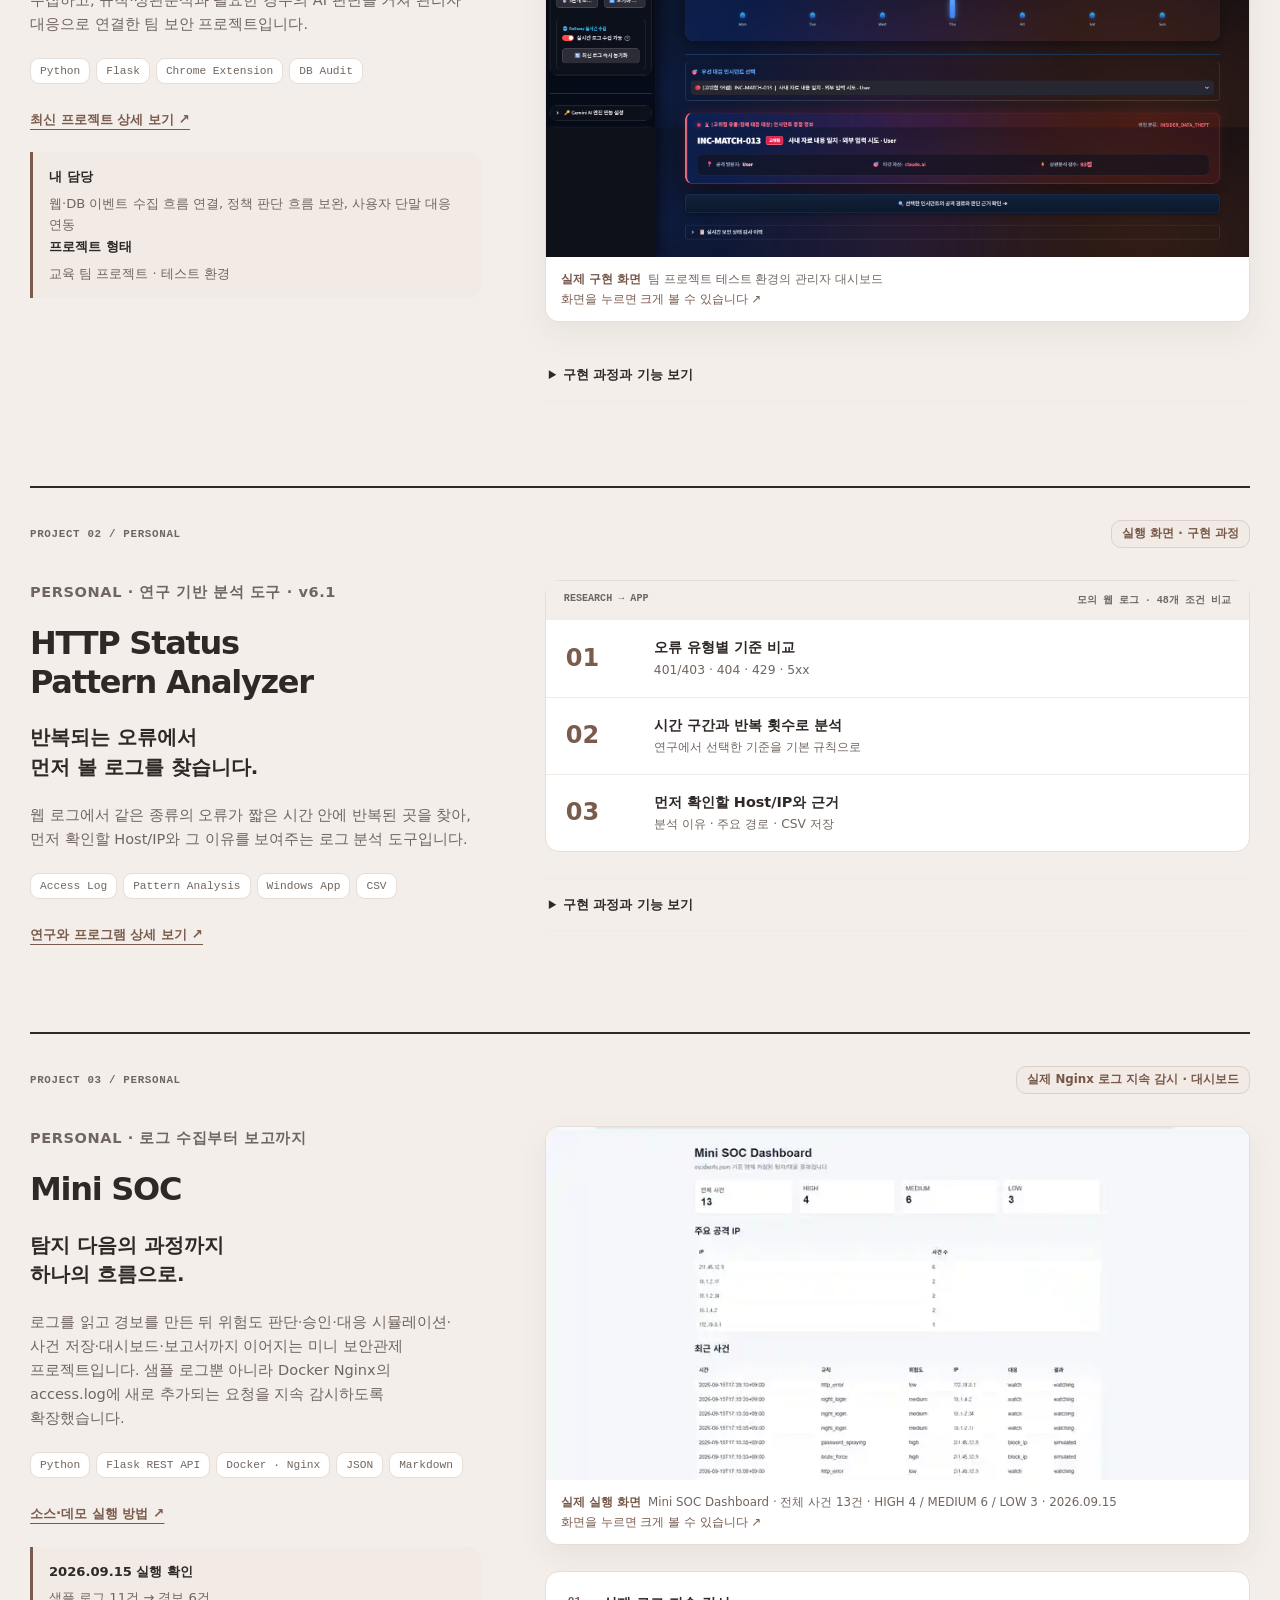
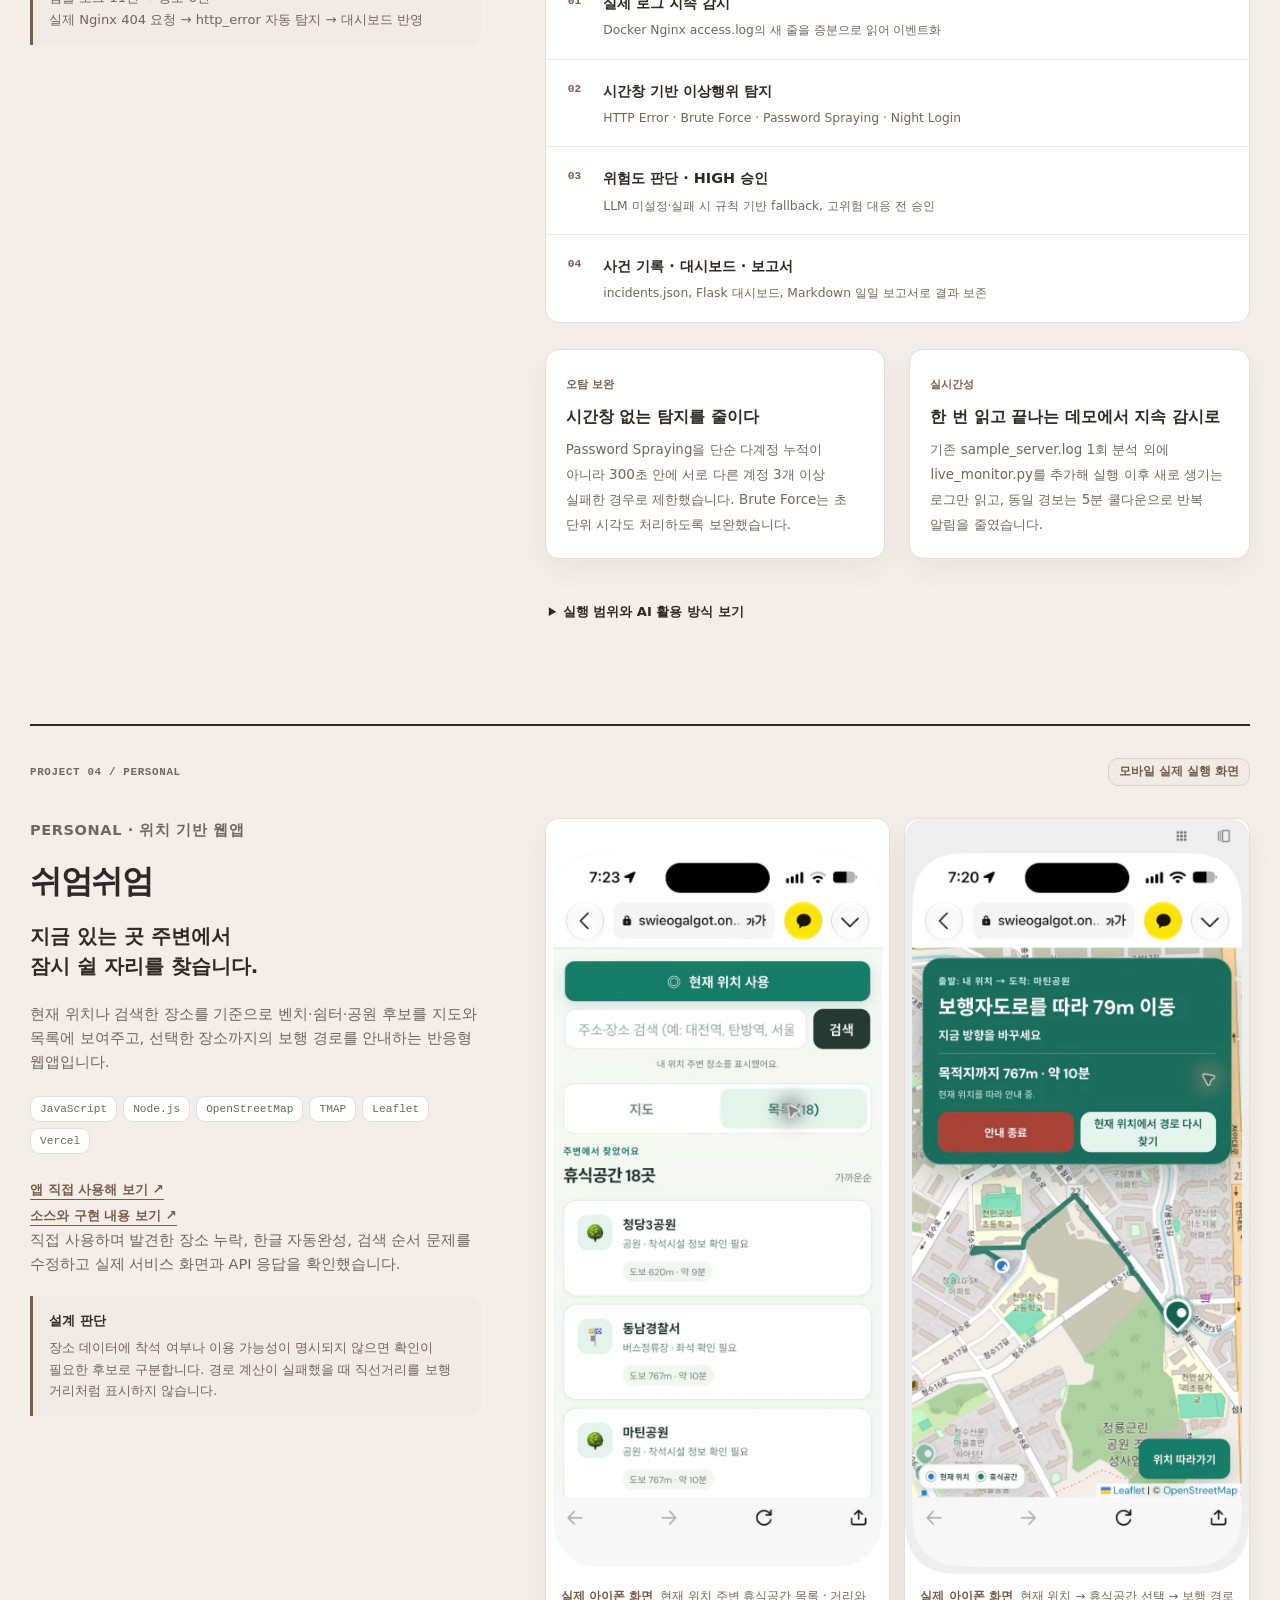
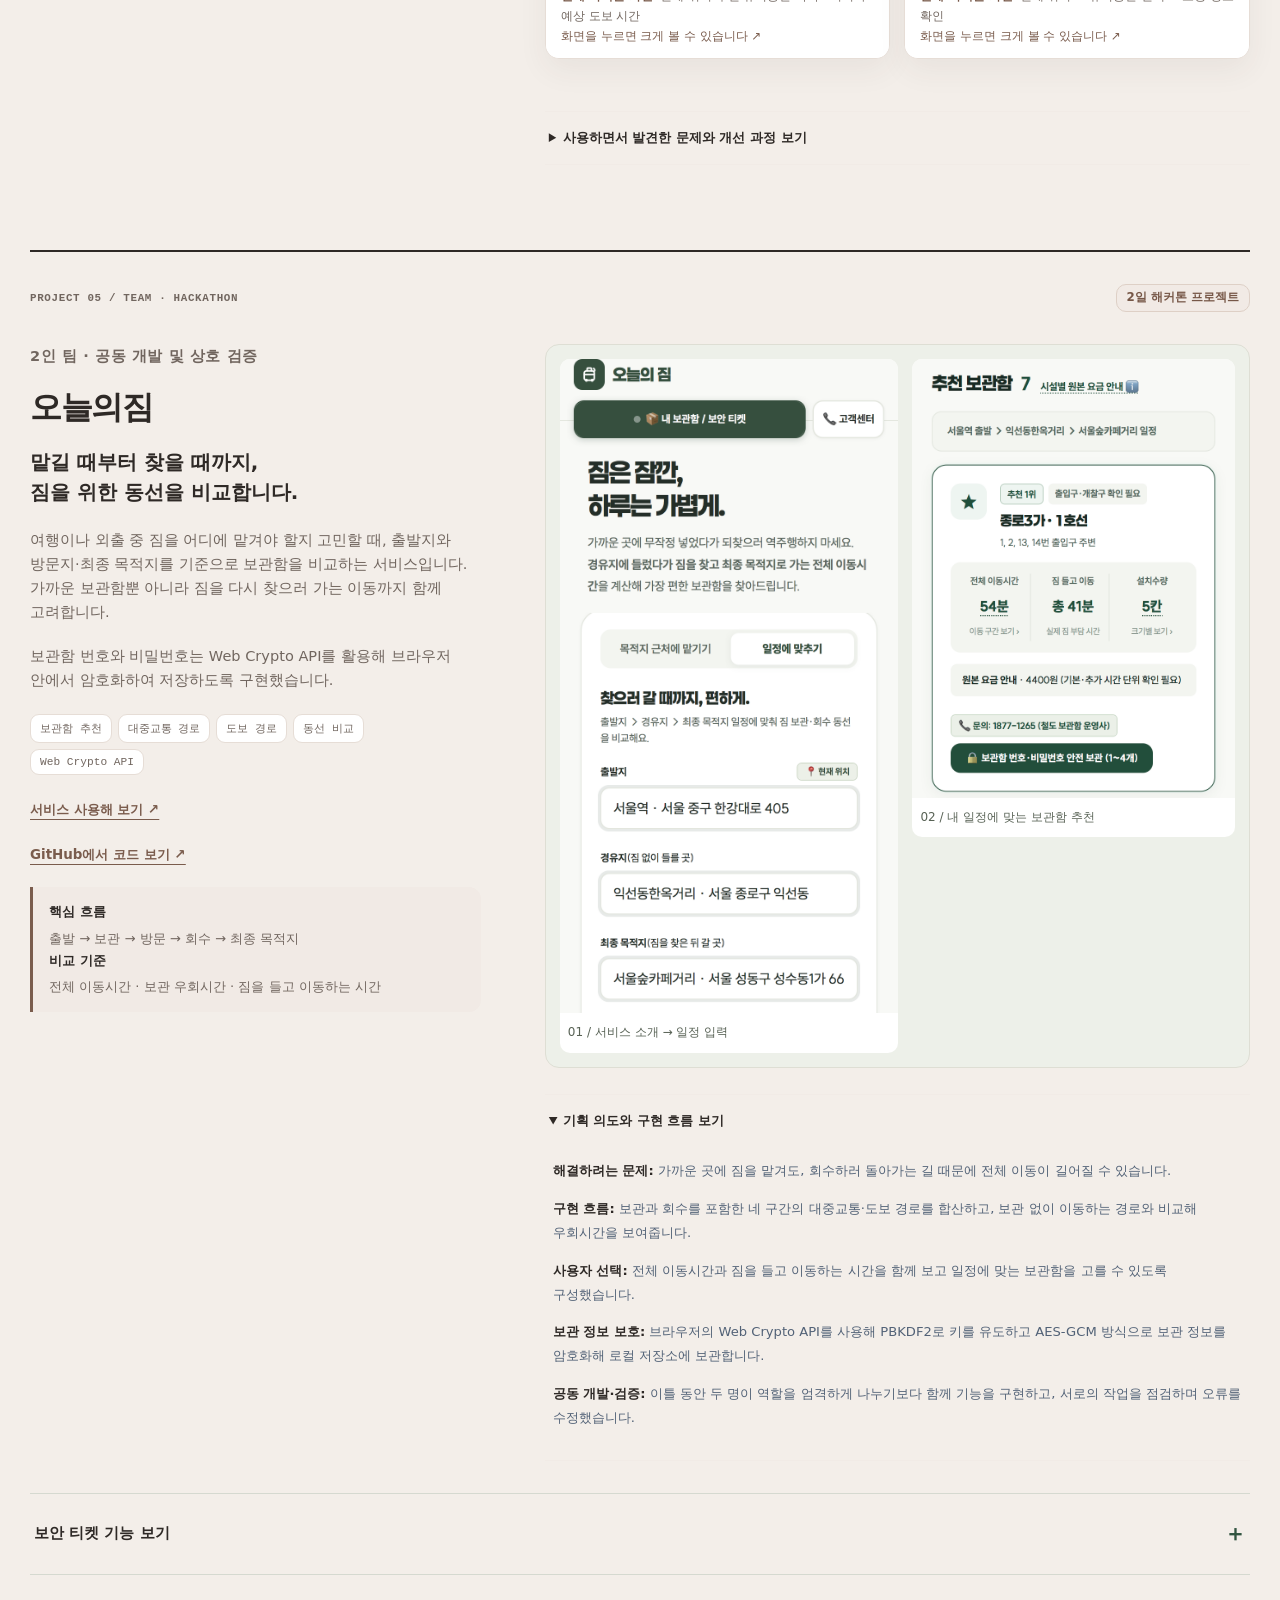
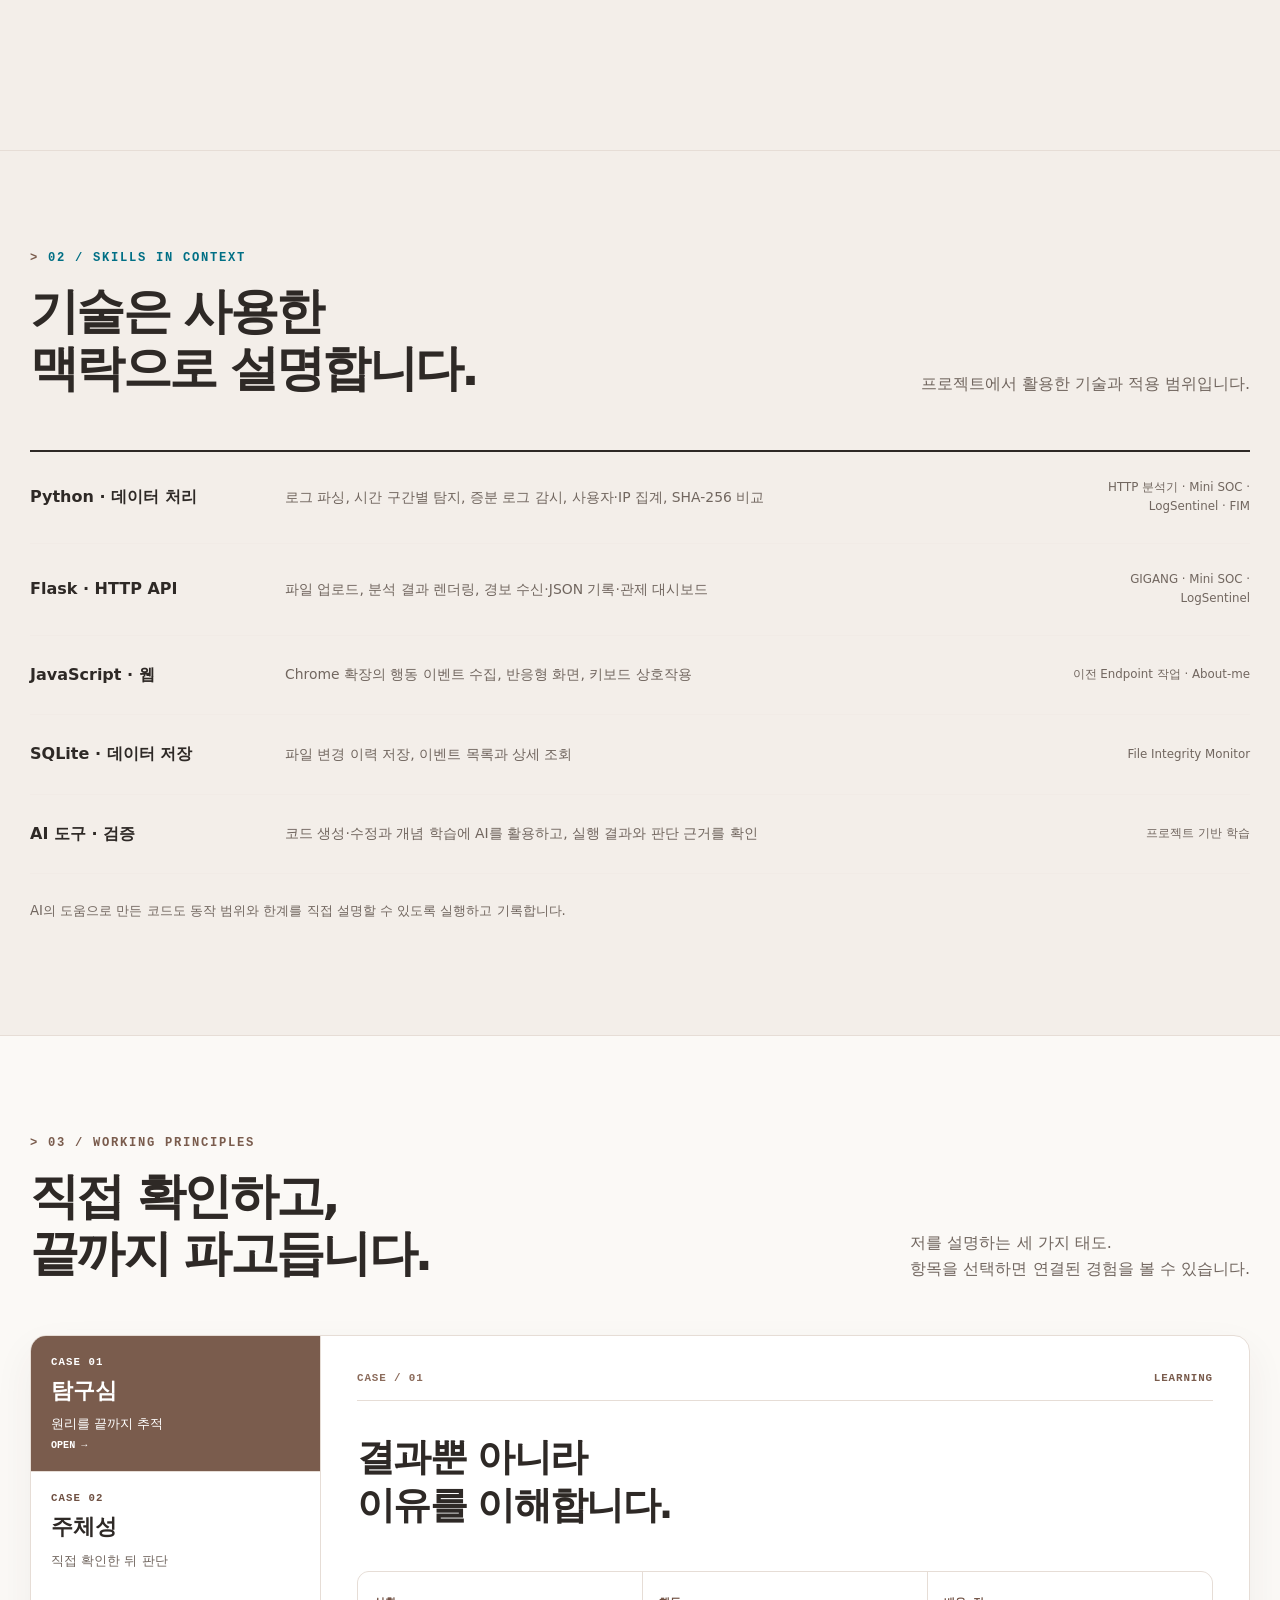
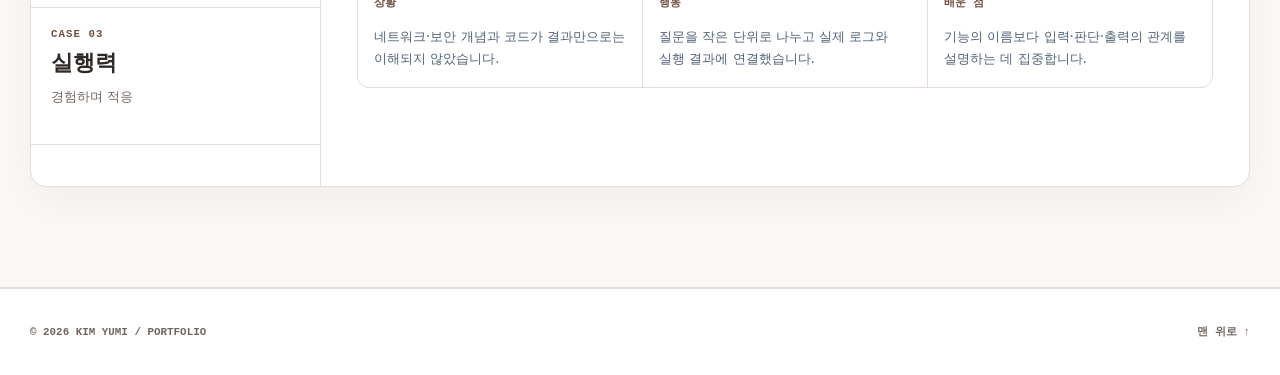
==== commit 0a9fe9bd: "Remove unnecessary deployment migration detail from portfolio" ====
--- a/index.html
+++ b/index.html
@@ -68,7 +68,7 @@
 <ul class="tech-tags"><li>JavaScript</li><li>Node.js</li><li>OpenStreetMap</li><li>TMAP</li><li>Leaflet</li><li>Vercel</li></ul>
 <a class="text-link" href="https://swieogalgot.vercel.app/" target="_blank" rel="noopener noreferrer">앱 직접 사용해 보기 ↗</a><br>
 <a class="text-link" href="https://github.com/youmjjang/swieogalgot" target="_blank" rel="noopener noreferrer">소스와 구현 내용 보기 ↗</a>
-<p>직접 사용하며 발견한 장소 누락, 한글 자동완성, 검색 순서 문제를 수정하고, Render에서 Vercel로 배포 환경을 옮기며 실제 서비스 화면과 API 응답을 확인했습니다.</p>
+<p>직접 사용하며 발견한 장소 누락, 한글 자동완성, 검색 순서 문제를 수정하고 실제 서비스 화면과 API 응답을 확인했습니다.</p>
 <div class="role-note"><strong>설계 판단</strong>장소 데이터에 착석 여부나 이용 가능성이 명시되지 않으면 확인이 필요한 후보로 구분합니다. 경로 계산이 실패했을 때 직선거리를 보행 거리처럼 표시하지 않습니다.</div>
 </div>
 <div class="project-evidence">
@@ -94,7 +94,7 @@
 </div>
 </div>
 </article>
-<article class="project" id="oneurui-jim"><div class="project-topline"><span>PROJECT 05 / TEAM · HACKATHON</span><span class="status-pill">2일 해커톤 프로젝트</span></div><div class="project-layout"><div class="project-intro"><p class="review-meta">2인 팀 · 공동 개발 및 상호 검증</p><h3>오늘의짐</h3><p class="project-lead">맡길 때부터 찾을 때까지,<br>짐을 위한 동선을 비교합니다.</p><p>여행이나 외출 중 짐을 어디에 맡겨야 할지 고민할 때, 출발지와 방문지·최종 목적지를 기준으로 보관함을 비교하는 서비스입니다. 가까운 보관함뿐 아니라 짐을 다시 찾으러 가는 이동까지 함께 고려합니다.</p><p>보관함 번호와 비밀번호는 Web Crypto API를 활용해 브라우저 안에서 암호화하여 저장하도록 구현했습니다.</p><ul class="tech-tags"><li>보관함 추천</li><li>대중교통 경로</li><li>도보 경로</li><li>동선 비교</li><li>Web Crypto API</li></ul><p><a class="text-link" href="https://oneurui-jim.vercel.app" target="_blank" rel="noopener">서비스 사용해 보기 ↗</a></p><a class="text-link" href="https://github.com/youmjjang/oneurui-jim" target="_blank" rel="noopener">GitHub에서 코드 보기 ↗</a><div class="role-note"><strong>핵심 흐름</strong>출발 → 보관 → 방문 → 회수 → 최종 목적지<br><strong>비교 기준</strong>전체 이동시간 · 보관 우회시간 · 짐을 들고 이동하는 시간</div></div><div class="project-evidence"><div class="jim-shots"><figure><button class="shot-open" type="button" aria-label="오늘의짐 검색 화면 크게 보기"><img src="assets/jim-search.png" alt="오늘의짐 일정과 보관 조건 입력 화면"></button><figcaption>01 / 서비스 소개 → 일정 입력</figcaption></figure><figure><button class="shot-open" type="button" aria-label="오늘의짐 추천 결과 크게 보기"><img src="assets/jim-results.png" alt="오늘의짐 보관함 추천과 이동시간 비교 결과"></button><figcaption>02 / 내 일정에 맞는 보관함 추천</figcaption></figure></div><details class="project-detail" open><summary>기획 의도와 구현 흐름 보기</summary><div><p><strong>해결하려는 문제:</strong> 가까운 곳에 짐을 맡겨도, 회수하러 돌아가는 길 때문에 전체 이동이 길어질 수 있습니다.</p><p><strong>구현 흐름:</strong> 보관과 회수를 포함한 네 구간의 대중교통·도보 경로를 합산하고, 보관 없이 이동하는 경로와 비교해 우회시간을 보여줍니다.</p><p><strong>사용자 선택:</strong> 전체 이동시간과 짐을 들고 이동하는 시간을 함께 보고 일정에 맞는 보관함을 고를 수 있도록 구성했습니다.</p><p><strong>보관 정보 보호:</strong> 브라우저의 Web Crypto API를 사용해 PBKDF2로 키를 유도하고 AES-GCM 방식으로 보관 정보를 암호화해 로컬 저장소에 보관합니다.</p><p><strong>공동 개발·검증:</strong> 이틀 동안 두 명이 역할을 엄격하게 나누기보다 함께 기능을 구현하고, 서로의 작업을 점검하며 오류를 수정했습니다.</p></div></details></div></div><details class="vault-story vault-disclosure" id="jim-security"><summary>보안 티켓 기능 보기 <span class="vault-toggle" aria-hidden="true"></span></summary><div class="vault-content"><div class="vault-heading"><p class="review-meta">SECURITY / 기기 내 암호화 보관</p><h4>보관함 비밀번호도,<br>찾을 때까지 관리합니다.</h4><p>보관함 번호와 비밀번호는 본인 PIN으로 암호화해 브라우저에 저장하고, 짐을 찾은 뒤 저장 기록을 삭제하는 흐름을 연결했습니다.</p><ul class="tech-tags"><li>Web Crypto API</li><li>AES-256-GCM</li><li>PBKDF2</li></ul></div><div class="vault-grid"><figure><button class="shot-open" type="button" aria-label="01 / 암호화 티켓 저장 크게 보기"><img src="assets/vault-save.jpg" alt="오늘의짐 01 / 암호화 티켓 저장"></button><figcaption><b>01 / 암호화 티켓 저장</b><span>보관함 정보와 열람용 PIN을 입력</span></figcaption></figure><figure><button class="shot-open" type="button" aria-label="02 / PIN으로 잠금 해제 크게 보기"><img src="assets/vault-lock.jpg" alt="오늘의짐 02 / PIN으로 잠금 해제"></button><figcaption><b>02 / PIN으로 잠금 해제</b><span>저장된 비밀번호를 필요할 때 확인</span></figcaption></figure><figure><button class="shot-open" type="button" aria-label="03 / 회수 후 기록 삭제 크게 보기"><img src="assets/vault-delete.jpg" alt="오늘의짐 03 / 회수 후 기록 삭제"></button><figcaption><b>03 / 회수 후 기록 삭제</b><span>이용을 마치면 기기에 저장된 기록 삭제</span></figcaption></figure></div><p class="vault-note">보안 설계: 사물함 비밀번호를 서버에 저장하지 않고, 브라우저에서 PIN으로 키를 만들어 암호화·복호화합니다.</p></div></details></article><div class="support-grid">
+<article class="project" id="oneurui-jim"><div class="project-topline"><span>PROJECT 05 / TEAM · HACKATHON</span><span class="status-pill">2일 해커톤 프로젝트</span></div><div class="project-layout"><div class="project-intro"><p class="review-meta">2인 팀 · 공동 개발 및 상호 검증</p><h3>오늘의짐</h3><p class="project-lead">맡길 때부터 찾을 때까지,<br>짐을 위한 동선을 비교합니다.</p><p>여행이나 외출 중 짐을 어디에 맡겨야 할지 고민할 때, 출발지와 방문지·최종 목적지를 기준으로 보관함을 비교하는 서비스입니다. 가까운 보관함뿐 아니라 짐을 다시 찾으러 가는 이동까지 함께 고려합니다.</p><p>보관함 번호와 비밀번호는 Web Crypto API를 활용해 브라우저 안에서 암호화하여 저장하도록 구현했습니다.</p><ul class="tech-tags"><li>보관함 추천</li><li>대중교통 경로</li><li>도보 경로</li><li>동선 비교</li><li>Web Crypto API</li></ul><p><a class="text-link" href="https://oneurui-jim.vercel.app" target="_blank" rel="noopener">서비스 사용해 보기 ↗</a></p><a class="text-link" href="https://github.com/youmjjang/oneurui-jim" target="_blank" rel="noopener">GitHub에서 코드 보기 ↗</a><div class="role-note"><strong>핵심 흐름</strong>출발 → 보관 → 방문 → 회수 → 최종 목적지<br><strong>비교 기준</strong>전체 이동시간 · 보관 우회시간 · 짐을 들고 이동하는 시간</div></div><div class="project-evidence"><div class="jim-shots"><figure><button class="shot-open" type="button" aria-label="오늘의짐 검색 화면 크게 보기"><img src="assets/jim-search.png" alt="오늘의짐 일정과 보관 조건 입력 화면"></button><figcaption>01 / 서비스 소개 → 일정 입력</figcaption></figure><figure><button class="shot-open" type="button" aria-label="오늘의짐 추천 결과 크게 보기"><img src="assets/jim-results.png" alt="오늘의짐 보관함 추천과 이동시간 비교 결과"></button><figcaption>02 / 내 일정에 맞는 보관함 추천</figcaption></figure></div><details class="project-detail" open><summary>기획 의도와 구현 흐름 보기</summary><div><p><strong>해결하려는 문제:</strong> 가까운 곳에 짐을 맡겨도, 회수하러 돌아가는 길 때문에 전체 이동이 길어질 수 있습니다.</p><p><strong>구현 흐름:</strong> 보관과 회수를 포함한 네 구간의 대중교통·도보 경로를 합산하고, 보관 없이 이동하는 경로와 비교해 우회시간을 보여줍니다.</p><p><strong>사용자 선택:</strong> 전체 이동시간과 짐을 들고 이동하는 시간을 함께 보고 일정에 맞는 보관함을 고를 수 있도록 구성했습니다.</p><p><strong>보관 정보 보호:</strong> 브라우저의 Web Crypto API를 사용해 PBKDF2로 키를 유도하고 AES-GCM 방식으로 보관 정보를 암호화해 로컬 저장소에 보관합니다.</p><p><strong>공동 개발·검증:</strong> 이틀 동안 두 명이 역할을 엄격하게 나누기보다 함께 기능을 구현하고, 서로의 작업을 점검하며 오류를 수정했습니다.</p></div></details></div></div><details class="vault-story vault-disclosure" id="jim-security"><summary>보안 티켓 기능 보기 <span class="vault-toggle" aria-hidden="true"></span></summary><div class="vault-content"><div class="vault-heading"><p class="review-meta">SECURITY / 기기 내 암호화 보관</p><h4>보관함 비밀번호도,<br>찾을 때까지 관리합니다.</h4><p>보관함 번호와 비밀번호는 본인 PIN으로 암호화해 브라우저에 저장하고, 짐을 찾은 뒤 저장 기록을 삭제하는 흐름을 연결했습니다.</p><ul class="tech-tags"><li>Web Crypto API</li><li>AES-256-GCM</li><li>PBKDF2</li></ul></div><div class="vault-grid"><figure><button class="shot-open" type="button" aria-label="01 / 암호화 티켓 저장 크게 보기"><img src="assets/vault-save.jpg" alt="오늘의짐 01 / 암호화 티켓 저장"></button><figcaption><b>01 / 암호화 티켓 저장</b><span>보관함 정보와 열람용 PIN을 입력</span></figcaption></figure><figure><button class="shot-open" type="button" aria-label="02 / PIN으로 잠금 해제 크게 보기"><img src="assets/vault-lock.jpg" alt="오늘의짐 02 / PIN으로 잠금 해제"></button><figcaption><b>02 / PIN으로 잠금 해제</b><span>저장된 비밀번호를 필요할 때 확인</span></figcaption></figure><figure><button class="shot-open" type="button" aria-label="03 / 회수 후 기록 삭제 크게 보기"><img src="assets/vault-delete-corrected.svg" alt="오늘의짐 03 / 회수 후 기록 삭제"></button><figcaption><b>03 / 회수 후 기록 삭제</b><span>이용을 마치면 기기에 저장된 기록 삭제</span></figcaption></figure></div><p class="vault-note">보안 설계: 사물함 비밀번호를 서버에 저장하지 않고, 브라우저에서 PIN으로 키를 만들어 암호화·복호화합니다.</p></div></details></article><div class="support-grid">
 
 </div>
 </div>
